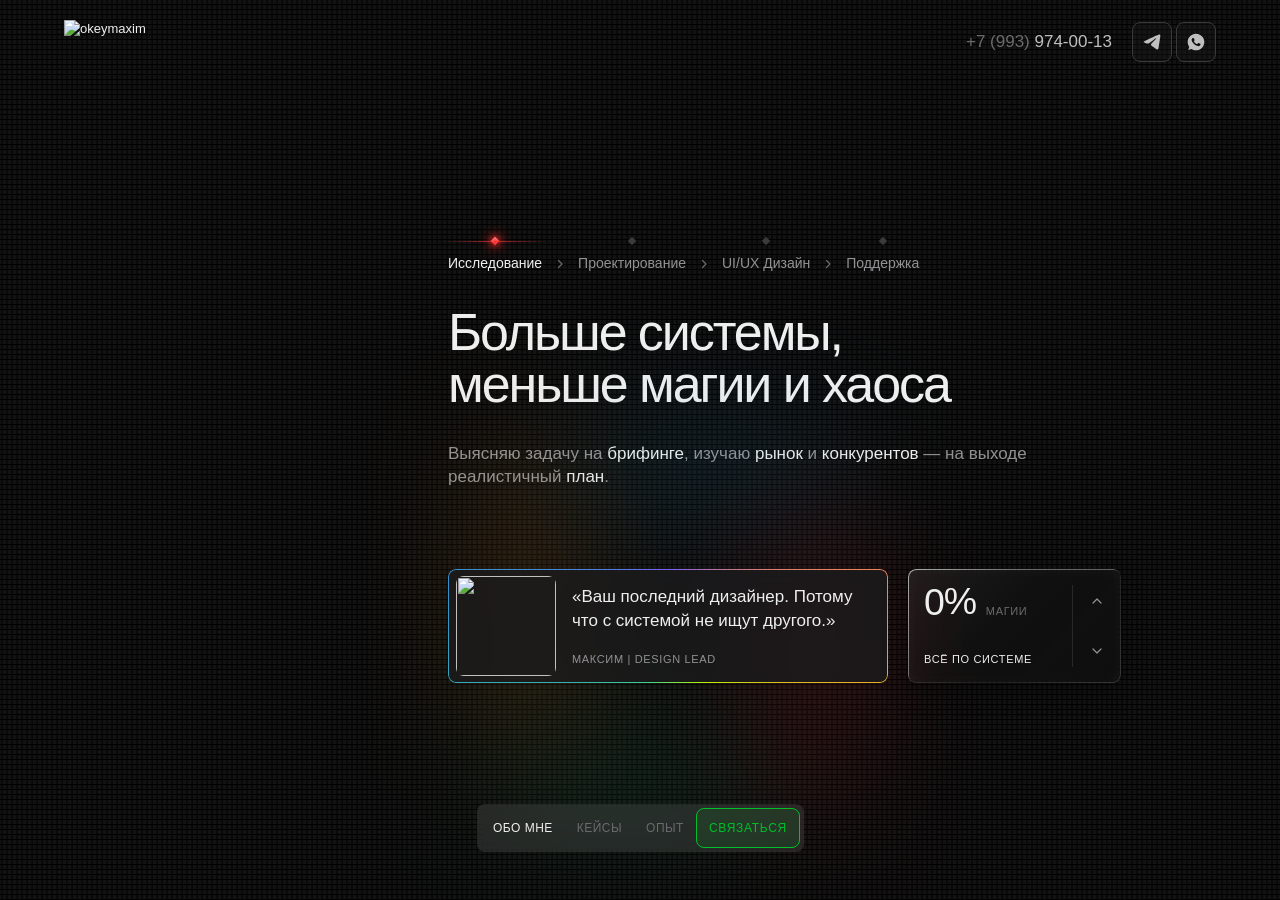
==== architecture/index.html @ 0e63d678 "1" ====
<!doctype html>
<html lang="ru">
<head>
  <meta charset="utf-8">
  <meta name="viewport" content="width=device-width, initial-scale=1">
  <meta http-equiv="Content-Security-Policy" content="default-src 'none'; script-src 'self' file:; style-src 'self' file: 'unsafe-inline'; img-src 'self' file: data:; media-src 'self' file:; base-uri 'none'; form-action 'none'">
  <title>Проектирование — Максим Березин, продуктовый дизайнер</title>
  <meta name="description" content="Структура по JTBD и поисковому спросу, порядок секций по AIDA, устройство блоков по Priority Guides и OOUX и рабочий прототип — готовое ТЗ на дизайн и разработку.">
  <link rel="icon" href="../media/media_fd54ce44decc4ceb9a39a4bb1dd9657f_okeymaxim_favicon_u5ic7iupod.png">
  <link rel="stylesheet" href="../site.css">
</head>
<body data-site-page="architecture" data-site-base="../">
  <main id="lpw"></main>
  <noscript>Для интерактивных разделов сайта нужен JavaScript.</noscript>
  <script src="../site-data.js" defer></script>
  <script src="../site.js" defer></script>
</body>
</html>
---- site.css ----
.okc-btn,.okc-tab{all:unset;box-sizing:border-box;white-space:nowrap;cursor:pointer;-webkit-tap-highlight-color:transparent;flex-shrink:0;justify-content:center;align-items:center;transition:background-color .2s,border-color .2s,box-shadow .2s,color .2s;display:inline-flex;position:relative}.okc-btn:focus-visible,.okc-tab:focus-visible{outline:1px solid var(--colors-text-neutral-secondary);outline-offset:2px}.okc-i{width:var(--controls-icon-size);height:var(--controls-icon-size);flex-shrink:0;place-items:center;display:inline-grid}.okc-i svg{width:100%;height:100%;display:block}.okc-l{line-height:1}.okc-btn{height:var(--controls-height);padding:0 var(--controls-padding);gap:var(--controls-space);border-radius:var(--controls-corner-radius);color:var(--colors-text-neutral-primary);border:1px solid #0000;overflow:hidden}.okc-b-contur{background:var(--colors-brand-light);border-color:var(--colors-brand-neutral);color:var(--colors-brand-neutral)}.okc-b-contur:hover,.okc-b-contur.is-hover{box-shadow:inset 0 0 0 1px var(--colors-brand-neutral),0 4px 16px color-mix(in srgb,var(--colors-brand-neutral) 50%,transparent)}.okc-b-secondary{background:var(--colors-opacity-dark-medium);border-color:var(--colors-bg-neutral-quaternary)}.okc-b-secondary:hover,.okc-b-secondary.is-hover{background:var(--colors-opacity-dark-hight);border-color:var(--colors-bg-inverse-quaternary)}.okc-b-link{padding:0 var(--size-universal-0);color:var(--colors-text-neutral-secondary);border:0}.okc-b-link:hover,.okc-b-link.is-hover{color:var(--colors-text-neutral-primary)}.okc-b-telegram{background:var(--colors-other-telegram);border-color:var(--colors-other-telegram)}.okc-b-telegram:hover,.okc-b-telegram.is-hover{border-color:var(--colors-opacity-light-hight);box-shadow:0 4px 16px color-mix(in srgb,var(--colors-other-telegram) 50%,transparent)}.okc-b-link2{height:auto;padding:0 var(--size-universal-0);color:var(--colors-text-other-link);border:0;overflow:visible}.okc-b-link2 .okc-l{text-underline-offset:2px;text-decoration:underline;text-decoration-thickness:1px}.okc-b-white{background:var(--colors-opacity-light-low);-webkit-backdrop-filter:blur(4px);backdrop-filter:blur(4px);border:0}.okc-b-white:hover,.okc-b-white.is-hover{background:var(--colors-opacity-light-ultra);color:var(--colors-text-inverse-primary)}.okc-split{gap:var(--size-universal-8);padding:0 var(--size-universal-8) 0 var(--size-universal-16)}.okc-sep{background:var(--colors-opacity-light-low);flex-shrink:0;align-self:stretch;width:1px}.okc-s-contur{background:var(--colors-brand-light);border-color:var(--colors-brand-neutral);color:var(--colors-brand-neutral);-webkit-backdrop-filter:blur(4px);backdrop-filter:blur(4px)}.okc-s-contur .okc-sep{background:var(--colors-brand-light)}.okc-s-contur:hover,.okc-s-contur.is-hover{box-shadow:inset 0 0 0 1px var(--colors-brand-neutral),0 4px 16px color-mix(in srgb,var(--colors-brand-neutral) 50%,transparent)}.okc-s-secondary{background:var(--colors-bg-neutral-secondary);border-color:var(--colors-bg-neutral-quaternary);-webkit-backdrop-filter:blur(4px);backdrop-filter:blur(4px)}.okc-s-secondary:hover,.okc-s-secondary.is-hover{border-color:var(--colors-bg-inverse-quaternary);box-shadow:inset 0 0 0 1px var(--colors-bg-inverse-quaternary)}.okc-s-figma{gap:var(--controls-space);padding:0 var(--size-universal-16);background:var(--colors-opacity-light-low);border-color:var(--colors-opacity-light-low);-webkit-backdrop-filter:blur(4px);backdrop-filter:blur(4px)}.okc-s-figma:hover,.okc-s-figma.is-hover{box-shadow:inset 0 0 0 1px var(--colors-opacity-light-low)}.okc-s-figma .okc-i-logo svg{width:auto;height:70%;margin:auto}.okc-tab{height:var(--controls-height);padding:0 var(--controls-padding);border-radius:var(--size-radius-sm);color:var(--colors-text-neutral-quaternary)}.okc-tab:hover,.okc-tab.is-hover,.okc-tab.on{color:var(--colors-text-neutral-primary)}.okc-nav{align-items:center;gap:var(--size-universal-0);padding:var(--size-universal-4);border-radius:var(--size-radius-md);background:var(--colors-opacity-light-low);-webkit-backdrop-filter:blur(5px);backdrop-filter:blur(5px);display:inline-flex}@supports (corner-shape:squircle){.lp,.dsc{--cs-k:2}.lp *,.lp :before,.lp :after,.dsc *,.dsc :before,.dsc :after{corner-shape:squircle}.lp :is(.lp-case-tab,.lp-case-tabs,.lp-chip,.okc-chip,.lp-mbar-btn,.lp-mbar-gl,.lp-case-ava,.lp-crad-ico,.lp-case-bars i,.lp-badge,.lp-asp-glow,.lp-case-glow,.lp-case-light,.lp-radar-glow,.lp-glow),.lp :is(.lp-case-tab,.lp-case-tabs,.lp-chip):before{corner-shape:round}}.okc-field{border-bottom:1px solid var(--colors-opacity-light-low);cursor:text;flex-direction:column;width:100%;transition:border-color .2s;display:flex}.okc-field-l{color:var(--colors-text-neutral-secondary);transition:color .2s}.okc-field-i{all:unset;box-sizing:border-box;width:100%;min-height:var(--controls-height);padding:var(--size-universal-12) 0;color:var(--colors-text-neutral-primary);text-transform:uppercase;caret-color:var(--colors-text-neutral-primary)}.okc-field-i::placeholder{color:var(--colors-text-neutral-quaternary);opacity:1}.okc-field:hover,.okc-field.is-hover,.okc-field:focus-within,.okc-field.is-active{border-color:var(--colors-opacity-light-medium)}.okc-field:focus-within .okc-field-l,.okc-field.is-active .okc-field-l,.okc-field.is-filled .okc-field-l{color:var(--colors-text-neutral-quaternary)}.okc-field:has(.okc-field-i:not(:placeholder-shown)) .okc-field-l{color:var(--colors-text-neutral-quaternary)}.okc-field.is-filled{border-color:var(--colors-opacity-light-low)}.okc-field.is-err{border-color:var(--colors-semantic-red-primary)}.okc-chip{all:unset;box-sizing:border-box;justify-content:center;align-items:center;gap:var(--controls-space);height:var(--controls-height);padding:var(--size-universal-8) var(--size-universal-12);border-radius:var(--size-radius-circle);background:var(--colors-opacity-light-medium);-webkit-backdrop-filter:blur(4px);backdrop-filter:blur(4px);color:var(--colors-text-neutral-primary);white-space:nowrap;cursor:pointer;transition:background-color .2s,color .2s,box-shadow .2s;display:inline-flex}.okc-chip:hover,.okc-chip.is-hover{background:var(--colors-opacity-light-low);box-shadow:inset 1px 1px #ffffff57,inset -1px -1px #ffffff0f}.okc-chip.on{background:var(--colors-bg-inverse-primary);color:var(--colors-text-inverse-primary);box-shadow:none}.okc-chip:focus-visible{outline:1px solid var(--colors-text-neutral-secondary);outline-offset:2px}.okc-chip.okc-chip-text,.okc-chip.okc-chip-text:hover,.okc-chip.okc-chip-text.is-hover,.okc-chip.okc-chip-text.on{box-shadow:none;padding:var(--size-universal-8) 0;background:0 0}.okc-chip.okc-chip-text{color:var(--colors-text-neutral-tetiary);transition:color .25s}.okc-chip.okc-chip-text:hover,.okc-chip.okc-chip-text.is-hover{color:var(--colors-text-neutral-secondary)}.okc-chip.okc-chip-text.on{color:var(--colors-text-neutral-primary)}.okc-chip.okc-chip-lime{position:relative}.okc-chip.okc-chip-lime:after{content:"";background:var(--colors-semantic-lime-primary);height:2px;box-shadow:0 0 8px color-mix(in srgb,var(--colors-semantic-lime-primary) 70%,transparent);border-radius:1px;transition:transform .35s cubic-bezier(.16,1,.3,1);position:absolute;bottom:0;left:0;right:0;transform:scaleX(0)}.okc-chip.okc-chip-lime.on{color:var(--colors-semantic-lime-primary)}.okc-chip.okc-chip-lime.on:after{transform:scaleX(1)}.okc-check{align-items:center;gap:var(--size-universal-8);color:var(--colors-text-neutral-secondary);cursor:pointer;transition:color .2s;display:inline-flex}.okc-check-i{opacity:0;pointer-events:none;width:1px;height:1px;position:absolute}.okc-check-b{border:1px solid var(--colors-opacity-light-medium);border-radius:var(--size-radius-sm);flex:none;width:20px;height:20px;transition:background .2s,border-color .2s;position:relative}.okc-check-b:after{content:"";border:solid var(--colors-text-inverse-primary);border-width:0 2px 2px 0;width:5px;height:10px;transition:transform .25s cubic-bezier(.34,1.56,.64,1);position:absolute;top:2px;left:6px;transform:rotate(45deg)scale(0)}.okc-check:hover,.okc-check.is-hover{color:var(--colors-text-neutral-primary)}.okc-check:hover .okc-check-b,.okc-check.is-hover .okc-check-b{border-color:var(--colors-opacity-light-hight)}.okc-check.on{color:var(--colors-text-neutral-primary)}.okc-check:has(.okc-check-i:checked){color:var(--colors-text-neutral-primary)}.okc-check.on .okc-check-b,.okc-check-i:checked+.okc-check-b{background:var(--colors-bg-inverse-primary);border-color:var(--colors-bg-inverse-primary)}.okc-check.on .okc-check-b:after,.okc-check-i:checked+.okc-check-b:after{transform:rotate(45deg)scale(1)}.okc-check.is-err .okc-check-b{border-color:var(--colors-semantic-red-primary)}.okc-check-i:focus-visible+.okc-check-b{outline:1px solid var(--colors-text-neutral-secondary);outline-offset:2px}.okc-pill{all:unset;box-sizing:border-box;height:var(--controls-height);padding:0 var(--controls-padding);border:1px solid var(--colors-opacity-light-low);border-radius:var(--size-radius-circle);color:var(--colors-text-neutral-secondary);white-space:nowrap;cursor:pointer;justify-content:center;align-items:center;gap:0;transition:background .2s,border-color .2s,color .2s,gap .2s;display:inline-flex}.okc-pill-c{width:0;height:12px;transition:width .2s;position:relative;overflow:hidden}.okc-pill-c:after{content:"";border:1.5px solid;border-width:0 1.5px 1.5px 0;width:4px;height:8px;position:absolute;top:0;left:4px;transform:rotate(45deg)}.okc-pill:hover,.okc-pill.is-hover{background:var(--colors-opacity-light-low);color:var(--colors-text-neutral-primary)}.okc-pill.on{border-color:var(--colors-opacity-light-hight);color:var(--colors-text-neutral-primary);gap:var(--size-universal-4)}.okc-pill.on .okc-pill-c{width:12px}.okc-pill:focus-visible{outline:1px solid var(--colors-text-neutral-secondary);outline-offset:2px}body:has(#markup.active) main{max-width:none;padding:0}#lpw{background:#e9eaee;grid-template-rows:48px minmax(0,1fr);height:100vh;font:13px/1.4 -apple-system,SF Pro Text,Helvetica Neue,sans-serif;display:grid}#lpw *{box-sizing:border-box}#lpw .lpv-top{align-items:center;gap:var(--size-universal-12);color:#1d1f24;background:#fff;border-bottom:1px solid #e2e4e9;padding:0 14px;display:flex}#lpw .lpv-top b{font-size:14px;font-weight:600}#lpw .lpv-crumb{color:#7b818c}#lpw .sp{flex:1}#lpw .lpv-seg{border:1px solid #e2e4e9;border-radius:6px;display:inline-flex;overflow:hidden}#lpw .lpv-seg button{color:#4a4f59;cursor:pointer;background:#fff;border:0;border-right:1px solid #eceef2;height:28px;padding:0 10px;font:500 12px inherit}#lpw .lpv-seg button:last-child{border-right:0}#lpw .lpv-seg button.on{color:#fff;background:#121214}#lpw .lpv-w{font:500 11.5px var(--mono);color:#7b818c;width:56px}#lpw .lpv-btn{color:#1d1f24;cursor:pointer;background:#fff;border:1px solid #e2e4e9;border-radius:6px;align-items:center;height:28px;padding:0 10px;font:500 12px inherit;display:inline-flex}#lpw .lpv-ovc{color:#7b818c;align-items:center;gap:6px;font-size:12px;display:flex}#lpw .lpv-ovc input{accent-color:#121214;width:80px}#lpw .lpv-stage{scrollbar-gutter:stable;padding:24px;overflow:auto}#lpw .lpv-frame{margin:0 auto;transition:width .25s;position:relative;box-shadow:0 0 0 1px #00000014,0 10px 30px #0000001f;container:lp/inline-size}#lpw .lpv-ov{pointer-events:none;mix-blend-mode:normal;z-index:20;background-position:top;background-repeat:no-repeat;background-size:100%;height:100%;position:absolute;inset:0 0 auto}.lp{background:var(--colors-bg-neutral-primary) url([data-uri]) repeat top center;color:var(--colors-text-neutral-primary);-webkit-font-smoothing:antialiased;min-height:900px;overflow:clip}.lp *{box-sizing:border-box;margin:0}:where(.lp) button{font:inherit;color:inherit;cursor:pointer;background:0 0;border:0;padding:0}:where(.lp) a{color:inherit;text-decoration:none}.lp .lp-in{width:100%;max-width:1280px;margin:0 auto}.lp .lp-hl{color:var(--colors-text-neutral-primary)}.lp .lp-empty{background:var(--colors-bg-neutral-tetiary);place-items:center;display:grid}.lp .lp-ph{font:500 10px var(--mono);letter-spacing:.06em;text-transform:uppercase;color:var(--colors-text-neutral-quaternary)}.lp img,.lp video{object-fit:cover;width:100%;height:100%;display:block}.lp :is(.lp-case-ava,.lp-cta-ava) .lp-ph{display:none}.lp .lp-ctl{justify-content:center;align-items:center;gap:var(--controls-space);height:var(--controls-height);width:var(--controls-height);border-radius:var(--controls-corner-radius);transition:background .2s,border-color .2s;display:inline-flex}.lp .lp-ctl svg{width:var(--controls-icon-size);height:var(--controls-icon-size)}.lp .lp-header{padding:0 var(--size-block-width-padding-md)}.lp .lp-header-in{padding:var(--size-universal-20) 0;justify-content:space-between;align-items:center;display:flex}.lp .lp-logo{width:133px;height:44px;display:block;position:relative}.lp .lp-logo img{object-fit:contain;object-position:left center}.lp .lp-logo-txt{font:400 var(--typographics-size-label)/1.2 "Jersey 25","Arial Black",sans-serif;color:var(--colors-text-neutral-primary);-webkit-text-stroke:.5px #0009;letter-spacing:.01em;position:absolute;top:15px;left:0}.lp .lp-badge{align-items:flex-end;gap:var(--size-universal-2);font:400 var(--typographics-size-body-sm)/1.2 "Jersey 25","Arial Black",sans-serif;color:var(--colors-text-neutral-primary);white-space:nowrap;display:inline-flex}.lp .lp-badge svg{width:16px;height:16px}.lp .lp-badge b{color:var(--colors-semantic-lime-primary);font-weight:400}.lp .lp-logo .lp-badge{transform-origin:0 100%;position:absolute;top:-12px;right:-31px;transform:rotate(-15deg)}.lp .lp-badge-m{display:none}.lp .lp-actions{align-items:center;gap:var(--size-universal-20);display:flex}.lp .lp-phone{color:var(--colors-text-neutral-secondary);white-space:nowrap}.lp .lp-phone .q{color:var(--colors-text-neutral-quaternary)}.lp .lp-msgs{gap:var(--size-universal-4);display:flex}.lp .lp-msg{background:var(--colors-opacity-dark-medium);border:1px solid var(--colors-bg-neutral-quaternary);color:var(--colors-text-neutral-secondary);padding:0}.lp .lp-msg svg{flex-shrink:0;width:20px;height:20px}.lp .lp-msg:hover{border-color:var(--colors-text-neutral-quaternary);background:var(--colors-bg-neutral-secondary);color:var(--colors-text-neutral-primary)}.lp .lp-hero{min-height:max(640px,calc(var(--lp-vh,100svh) - var(--lp-hdr,84px)));padding:0 var(--size-block-width-general-margin) var(--size-block-width-padding-md);flex-direction:column;display:flex}.lp .lp-hero-in{align-items:center;gap:var(--size-block-width-spacing-md);flex:1;min-height:0;display:flex}.lp .lp-hero-box{flex:none;align-self:stretch;width:320px}.lp .lp-hero-content{gap:var(--size-block-width-spacing-lg);flex-direction:column;flex:1;min-width:0;max-width:680px;display:flex}.lp .lp-hero-top{gap:var(--size-block-width-spacing-sm);flex-direction:column;display:flex}.lp .lp-stages{align-items:flex-end;gap:var(--size-universal-12);flex-wrap:wrap;display:flex}.lp .lp-arrow{width:12px;height:12px;margin-bottom:calc((var(--typographics-size-body-sm) * 1.4 - var(--size-universal-12)) / 2);color:var(--colors-text-neutral-quaternary);display:inline-flex}.lp .lp-arrow svg{width:12px;height:12px}.lp .lp-stage{align-items:center;gap:var(--size-universal-8);color:var(--colors-text-neutral-tetiary);flex-direction:column;transition:color .3s;display:inline-flex}.lp .lp-stage:hover{color:var(--colors-text-neutral-secondary)}.lp .lp-stage.on{color:var(--colors-text-neutral-primary)}.lp .lp-stage-t{white-space:nowrap}.lp .lp-mark{background:0 0;border:0;justify-content:center;align-items:center;width:100%;height:9px;padding:0;display:flex;position:relative}.lp .lp-mark i{border:0;border-radius:0;margin:0;padding:0;font-style:normal;display:block}.lp .lp-mark .lp-ml,.lp .lp-mark .lp-mr{opacity:0;width:calc(50% + 6px);height:1px;transition:opacity .35s;position:absolute;top:50%}.lp .lp-mark .lp-ml{background:linear-gradient(270deg,#ff2d2db3,#ff2d2d00);right:50%}.lp .lp-mark .lp-mr{background:linear-gradient(90deg,#ff2d2db3,#ff2d2d00);left:50%}.lp .lp-mark .lp-md{background:var(--colors-bg-neutral-quaternary);flex:none;width:6px;height:6px;transition:background .35s,box-shadow .35s;position:relative;transform:rotate(45deg)}.lp .lp-stage.on .lp-mark .lp-ml,.lp .lp-stage.on .lp-mark .lp-mr{opacity:1}.lp .lp-stage.on .lp-mark .lp-md{background:linear-gradient(135deg,var(--colors-opacity-light-medium),transparent 70%),var(--colors-brand-contrast-neutral);box-shadow:inset 0 0 0 1px var(--colors-opacity-light-low),0 0 6px 1px #ff2d2dcc,0 0 14px 4px #ff2d2d59}.lp .lp-h1{color:var(--colors-text-neutral-primary);overflow-wrap:break-word;text-wrap:balance;max-width:100%}.lp .lp-sub{color:var(--colors-text-neutral-tetiary);max-width:100%;min-height:2.8em}.lp .lp-h1.in,.lp .lp-sub.in{animation:.5s both lpIn}.lp .lp-sub.in{animation-delay:60ms}@keyframes lpIn{0%{opacity:0;filter:blur(4px);transform:translateY(8px)}to{opacity:1;filter:none;transform:none}}.lp .lp-hero-row{align-items:flex-start;gap:var(--size-universal-20);height:114px;min-height:98.25px;display:flex}.lp .lp-qwrap{isolation:isolate;flex:1;max-width:440px;height:100%;position:relative}.lp .lp-glow{z-index:-1;aspect-ratio:1;object-fit:contain;pointer-events:none;opacity:.55;filter:blur(8px);width:150%;max-width:none;height:auto;position:absolute;top:50%;left:50%;transform:translate(-50%,-50%)}.lp .lp-quote{align-items:center;gap:var(--size-universal-16);height:100%;padding:var(--size-universal-8) var(--size-universal-16) var(--size-universal-8) var(--size-universal-8);border-radius:var(--size-radius-md);background:var(--colors-opacity-dark-hight);-webkit-backdrop-filter:blur(4px);backdrop-filter:blur(4px);display:flex;position:relative}.lp .lp-quote:before{content:"";border-radius:inherit;pointer-events:none;background:conic-gradient(from calc(200deg + var(--lp-spin-a)) at 50% 50%,#3fd28a,#3392ce 22%,#7a5cff 45%,#ff8a3d 68%,#b7f200 85%,#3fd28a);animation:lp-spin var(--spin,10s) linear infinite;-webkit-mask-composite:xor;padding:1px;position:absolute;inset:0;-webkit-mask:linear-gradient(#000 0 0) content-box,linear-gradient(#000 0 0);-webkit-mask-composite:xor,source-over;mask:linear-gradient(#000 0 0) content-box exclude,linear-gradient(#000 0 0)}.lp .lp-photo{border-radius:var(--size-radius-md);flex:none;width:100px;height:100px;position:relative;overflow:hidden}.lp .lp-quote figcaption{min-width:0;height:100%;padding:var(--size-universal-8) 0;flex-direction:column;flex:1;justify-content:space-between;display:flex}.lp .lp-auth{color:var(--colors-text-neutral-tetiary)}.lp .lp-auth br.m{display:none}.lp .lp-zero{gap:var(--size-universal-8);height:100%;padding:var(--size-universal-16) var(--size-universal-8) var(--size-universal-16) var(--size-universal-16);border-radius:var(--size-radius-md);flex:none;display:flex;overflow:hidden}.lp .lp-glass{isolation:isolate;-webkit-backdrop-filter:blur(4px)saturate(154%)brightness(1.06);backdrop-filter:blur(4px)saturate(154%)brightness(1.06);background:linear-gradient(135deg,#ffffff17 0%,#ffffff08 45%,#ffffff03 100%),#19191966;position:relative;box-shadow:inset 1px 1px #ffffff57,inset -1px -1px #ffffff0f,inset 0 0 18px #ffffff0a,0 8px 24px #00000040}.lp .lp-glass:before{content:"";z-index:-1;border-radius:inherit;pointer-events:none;-webkit-mask-composite:xor;opacity:.55;background:linear-gradient(135deg,#fffc,#ffffff1a 35%,#fff0 60%,#fff3);padding:1px;position:absolute;inset:0;-webkit-mask:linear-gradient(#000 0 0) content-box,linear-gradient(#000 0 0);-webkit-mask-composite:xor,source-over;mask:linear-gradient(#000 0 0) content-box exclude,linear-gradient(#000 0 0)}.lp .lp-zero-t{flex-direction:column;justify-content:space-between;width:140px;display:flex}.lp .lp-zero-top{white-space:nowrap;align-items:flex-end;gap:10px;display:flex}.lp .lp-zero-n{font:300 37.5px/33.75px var(--typographics-family),-apple-system,sans-serif;letter-spacing:-1.2px;color:var(--colors-text-neutral-primary)}.lp .lp-zero .q{color:var(--colors-text-neutral-quaternary)}.lp .lp-div{background:var(--colors-opacity-light-low);align-self:stretch;width:1px}.lp .lp-zero-btns{flex-direction:column;justify-content:space-between;display:flex}.lp .lp-ib{width:32px;height:32px;color:var(--colors-text-neutral-tetiary);padding:0}.lp .lp-ib svg{width:16px;height:16px}.lp .lp-ib:hover{background:var(--colors-opacity-light-low);color:var(--colors-text-neutral-primary)}.lp .lp-logo .lp-logo-m{display:none}.lp .lp-logo.has-img .lp-logo-d{position:static}.lp .lp-navdock{z-index:40;pointer-events:none;justify-content:center;align-items:flex-end;height:0;display:flex;position:sticky;bottom:48px}.lp .lp-navdock .okc-nav{pointer-events:auto;will-change:transform;transition:opacity .3s,transform .4s cubic-bezier(.16,1,.3,1);transform:translateZ(0)}.lp.is-foot .lp-navdock .okc-nav{opacity:0;pointer-events:none;transform:translateY(24px)}@container lp (width<=1279px){.lp .lp-hero-box{display:none}}@container lp (width<=767px){.lp .lp-header{z-index:10;height:100px;padding:0 var(--size-block-width-general-margin);background:linear-gradient(to bottom,var(--colors-bg-neutral-primary),#12121400);position:sticky;top:0}.lp .lp-header-in{padding:var(--size-universal-24) 0 var(--size-universal-32)}.lp .lp-actions{display:none}.lp .lp-logo{width:auto;height:auto;padding:var(--size-universal-4) var(--size-universal-20);border-radius:var(--size-radius-circle);background:var(--colors-opacity-light-low);-webkit-backdrop-filter:blur(4px);backdrop-filter:blur(4px)}.lp .lp-logo img{width:auto;height:29px}.lp .lp-logo-txt{font-size:24px;position:static}.lp .lp-logo .lp-badge{display:none}.lp .lp-badge-m{display:inline-flex}.lp .lp-hero{min-height:0;padding:var(--size-block-width-padding-md) var(--size-block-width-general-margin)}.lp .lp-hero-in{gap:var(--size-block-width-spacing-md)}.lp .lp-hero-content{gap:var(--size-block-width-spacing-lg)}.lp .lp-hero-top{display:none}.lp .lp-hero-row{gap:var(--size-universal-20);height:auto}.lp .lp-quote{padding:var(--size-universal-16);align-items:flex-start;max-width:none;height:auto}.lp .lp-qwrap{max-width:none;height:auto}.lp .lp-photo{width:112px;height:112px}.lp .lp-quote figcaption{justify-content:flex-start;gap:var(--size-universal-8);height:auto;padding:0}.lp .lp-auth br.m{display:inline}.lp .lp-zero{display:none}.lp .lp-logo.has-m{-webkit-backdrop-filter:none;backdrop-filter:none;background:0 0;border-radius:0;padding:0}.lp .lp-logo.has-m .lp-logo-d{display:none}.lp .lp-logo.has-m .lp-logo-m{width:auto;height:37px;display:block}.lp .lp-navdock{display:none}}.lp .lp-career{padding:var(--size-block-width-padding-md) var(--size-block-width-general-margin)}.lp .lp-career-in{gap:var(--size-block-width-spacing-sm);grid-template-columns:minmax(0,2fr) minmax(0,5fr);display:grid}.lp .lp-cmap-in{top:var(--size-universal-24);align-items:center;gap:var(--size-universal-16);flex-direction:column;display:flex;position:sticky}.lp .lp-map{width:100%;height:auto;display:block;overflow:visible}.lp .lp-map-dots{fill:none;stroke:var(--colors-bg-neutral-quaternary);stroke-width:1.87px;stroke-linecap:round}.lp .lp-ring{fill:none;stroke:var(--colors-brand-neutral);stroke-width:.8px}.lp .lp-ring-g{fill:var(--colors-brand-neutral);opacity:.45}.lp .lp-cmap p{text-align:center;max-width:240px;color:var(--colors-bg-neutral-quaternary)}.lp .lp-cbody{gap:var(--size-block-width-spacing-md);flex-direction:column;min-width:0;display:flex}.lp .lp-ch{color:var(--colors-text-neutral-primary)}.lp .lp-ch-q{color:var(--colors-text-neutral-quaternary)}.lp .lp-aspects{gap:var(--size-block-width-spacing-sm);grid-template-columns:repeat(4,minmax(0,1fr));display:grid}.lp .lp-asp{border-radius:var(--size-radius-md);flex-direction:column;display:flex;position:relative}.lp .lp-asp-glow{background:var(--glow);filter:blur(60px);opacity:.35;pointer-events:none;border-radius:50%;width:160px;height:160px;position:absolute;top:0;left:50%;transform:translate(-50%)}.lp .lp-asp-img{aspect-ratio:285.33/159;padding:var(--size-universal-4);border-radius:var(--size-radius-lg);display:flex;overflow:hidden}.lp .lp-asp-media{border-radius:var(--size-radius-lg);flex:1;place-items:center;display:grid;overflow:hidden}.lp .lp-asp-n{top:var(--size-universal-4);background:var(--colors-opacity-light-low);border-radius:0 0 var(--size-radius-md) var(--size-radius-md);width:24px;height:24px;color:var(--colors-text-neutral-primary);place-items:center;display:grid;position:absolute;left:50%;transform:translate(-50%)}.lp .lp-chip{height:24px;padding:0 var(--size-universal-12);background:var(--colors-brand-contrast-neutral);color:var(--colors-text-neutral-primary);white-space:nowrap;border-radius:32px;align-items:center;display:inline-flex;position:absolute;top:50%;left:50%;transform:translate(-50%,-50%)}.lp .lp-asp-t{gap:var(--size-universal-8);padding:var(--size-universal-16) 0;flex-direction:column;display:flex;position:relative}.lp .lp-asp-t h3{color:var(--colors-text-neutral-primary)}.lp .lp-asp-t p{color:var(--colors-text-neutral-tetiary)}.lp .lp-skills{align-items:center;gap:var(--size-block-width-spacing-md);padding:var(--size-block-width-spacing-sm) 0;display:flex;position:relative}.lp .lp-skills:before,.lp .lp-skills:after{content:"";background:linear-gradient(to left,var(--colors-bg-neutral-tetiary),transparent);pointer-events:none;height:1px;position:absolute;left:0;right:0}.lp .lp-skills:before{top:0}.lp .lp-skills:after{bottom:0}.lp .lp-radar{aspect-ratio:328/222;--sel-a:0deg;flex-shrink:0;width:328px;transition:--sel-a .6s cubic-bezier(.3,.7,.2,1);position:relative}.lp .lp-radar>*{width:100%;height:100%;position:absolute;inset:0}.lp .lp-radar-glow{inset:auto;left:var(--cx);top:var(--cy);opacity:.2;filter:blur(40px);background:conic-gradient(#8b5cf6,#ff4d3d,#ff9f1c,#22e39a,#22c55e,#22d3ee,#3b82f6,#8b5cf6);border-radius:50%;width:200px;height:200px;transform:translate(-50%,-50%)}.lp .lp-radar-grid polygon,.lp .lp-radar-grid line{fill:none;stroke:var(--colors-opacity-light-low);stroke-width:1px}.lp .lp-radar-fill{background:conic-gradient(from 0deg at var(--cx) var(--cy),#9b5cff,#ff4d3d 22%,#ff9f1c 34%,#2ee6a6 50%,#22c55e 58%,#22d3ee 70%,#3b82f6 82%,#9b5cff);pointer-events:none}.lp .lp-radar-area{opacity:.24;transition:opacity .45s}.lp .lp-radar-line{transition:opacity .45s}@property --sel-a{syntax:"<angle>";inherits:true;initial-value:0deg}.lp .lp-radar-sel{pointer-events:none;opacity:0;background:conic-gradient(from calc(var(--sel-a) - 180deg) at var(--cx) var(--cy),var(--colors-text-neutral-quaternary) 0deg,var(--colors-text-neutral-quaternary) 105deg,var(--colors-semantic-lime-primary) 165deg,var(--colors-semantic-lime-primary) 195deg,var(--colors-text-neutral-quaternary) 255deg,var(--colors-text-neutral-quaternary) 360deg);transition:opacity .45s}.lp .lp-radar.has-on .lp-radar-area,.lp .lp-radar.has-on .lp-radar-line{opacity:0}.lp .lp-radar.has-on .lp-radar-sarea{opacity:.3}.lp .lp-radar.has-on .lp-radar-sline{opacity:1}.lp .lp-radar-lbl{overflow:visible}.lp .lp-radar-lbl text{fill:var(--colors-text-neutral-primary);cursor:pointer;transition:fill .3s}.lp .lp-radar.has-on .lp-radar-lbl text{fill:var(--colors-text-neutral-quaternary)}.lp .lp-radar.has-on .lp-radar-lbl text.on{fill:var(--colors-semantic-lime-primary);filter:url(#lp-lbl-glow)}.lp .lp-skills-t.lp-swap{animation:.35s lp-swap}@keyframes lp-swap{0%{opacity:0;transform:translateY(6px)}to{opacity:1;transform:none}}.lp .lp-skills-t{gap:var(--size-universal-16);flex-direction:column;flex:1;min-width:0;display:flex}.lp .lp-skills-t h3{color:var(--colors-text-neutral-primary)}.lp .lp-skills-t p{color:var(--colors-text-neutral-tetiary)}.lp .lp-skills-b{gap:var(--size-universal-16);flex-direction:column;display:flex}.lp .lp-skills-b .lp-ib{background:var(--colors-opacity-dark-medium);border:1px solid var(--colors-bg-neutral-quaternary);color:var(--colors-text-neutral-primary)}.lp .lp-skills-b .lp-ib:hover{background:var(--colors-opacity-dark-hight);border-color:var(--colors-bg-inverse-quaternary)}.lp .lp-inds{gap:var(--size-block-width-spacing-sm);flex-direction:column;display:flex}.lp .lp-inds h3{color:var(--colors-text-neutral-primary)}.lp .lp-bento{gap:var(--size-universal-8);height:520px;padding:var(--size-universal-8);border-radius:var(--size-radius-lg);grid-template-rows:repeat(9,minmax(0,1fr));grid-template-columns:repeat(9,minmax(0,1fr));display:grid}.lp .lp-bento.lp-glass{-webkit-backdrop-filter:blur(8px);backdrop-filter:blur(8px);background:0 0;box-shadow:inset 1px 1px #ffffff57,inset -1px -1px #ffffff0f}.lp .lp-tile{justify-content:center;align-items:center;gap:var(--size-universal-4);border:1px solid var(--colors-bg-neutral-tetiary);border-radius:var(--size-radius-lg);color:var(--c);white-space:nowrap;flex-direction:column;transition:border-color .25s;display:flex;position:relative;overflow:hidden;container-type:size}.lp .lp-tile:before{content:"";opacity:.5;background:radial-gradient(circle,var(--c) .9px,transparent 1.4px) 0 0/6px 6px;width:min(204px,90cqmin);height:min(204px,90cqmin);transition:opacity .25s,transform .4s;position:absolute;top:50%;left:50%;transform:translate(-50%,-50%);-webkit-mask:radial-gradient(closest-side,#000 0%,#0006 45%,#0000 100%);mask:radial-gradient(closest-side,#000 0%,#0006 45%,#0000 100%)}.lp .lp-tile:hover{border-color:var(--colors-bg-neutral-quaternary)}.lp .lp-tile:hover:before{opacity:.8;transform:translate(-50%,-50%)scale(1.08)}.lp .lp-tile>span{position:relative}.lp .lp-tile-y{color:var(--colors-text-neutral-tetiary)}.lp .lp-stmt{color:var(--colors-text-neutral-secondary);position:relative}.lp .lp-stmt-a{color:var(--colors-brand-contrast-neutral)}.lp .lp-stmt-q{width:48px;height:48px;color:var(--colors-bg-neutral-quaternary);position:absolute;top:-11px;right:calc(100% + 37px)}.lp .lp-stmt-q svg{fill:currentColor;width:100%;height:100%}@container lp (width<=1279px){.lp .lp-career-in{grid-template-columns:minmax(0,1fr)}.lp .lp-cmap{display:none}.lp .lp-aspects{grid-template-columns:repeat(2,minmax(0,1fr))}.lp .lp-stmt{padding-left:64px}.lp .lp-stmt-q{left:0;right:auto}}@container lp (width<=767px){.lp .lp-career{padding:var(--size-universal-20) var(--size-block-width-general-margin)}.lp .lp-cbody{gap:var(--size-block-width-spacing-sm)}.lp .lp-aspects{gap:var(--size-universal-24);grid-template-columns:minmax(0,1fr)}.lp .lp-asp{gap:var(--size-universal-20);flex-direction:row;align-items:flex-start}.lp .lp-asp-glow{filter:blur(45px);width:120px;height:120px;top:-26px;left:0;transform:none}.lp .lp-asp-img{aspect-ratio:auto;flex-shrink:0;width:100px;height:56px}.lp .lp-asp-t{gap:var(--size-universal-4);padding:var(--size-universal-4) 0;flex:1}.lp .lp-skills{align-items:stretch;gap:var(--size-block-width-spacing-lg);padding:var(--size-block-width-spacing-lg) 0;flex-direction:column-reverse}.lp .lp-radar{width:100%}.lp .lp-skills-b,.lp .lp-inds,.lp .lp-stmt{display:none}}.lp .lp-cases{padding:var(--size-block-width-padding-md) var(--size-block-width-general-margin)}.lp .lp-cases>.lp-in{gap:var(--size-block-width-spacing-md);flex-direction:column;display:flex}.lp .lp-cases-h{gap:var(--size-block-width-spacing-md);display:grid}.lp .lp-cases-h h2{color:var(--colors-text-neutral-primary)}.lp .lp-cases-list{gap:var(--size-block-width-spacing-sm);flex-direction:column;display:flex}.lp .lp-cases-list+.lp-cases-more{margin-top:calc(var(--size-block-width-spacing-sm) - var(--size-block-width-spacing-md))}.lp .lp-cases-more{width:100%;height:52px;padding:0 var(--size-universal-24);background:var(--colors-opacity-dark-medium);border-color:var(--colors-bg-neutral-quaternary)}.lp .lp-cases-more:hover{background:var(--colors-opacity-dark-hight);border-color:var(--colors-bg-inverse-quaternary)}.lp .lp-in-anim{animation:.5s both lp-case-in}@keyframes lp-case-in{0%{opacity:0;transform:translateY(16px)}to{opacity:1;transform:none}}.lp .lp-case{gap:var(--size-block-width-spacing-sm);grid-template-columns:minmax(0,.4fr) minmax(0,1fr);grid-template-areas:"card media";display:grid}.lp .lp-case[hidden]{display:none}.lp .lp-case-card{justify-content:space-between;gap:var(--size-universal-24);padding:var(--size-universal-24);border-radius:var(--size-radius-lg);background:linear-gradient(to bottom,var(--colors-bg-neutral-secondary),var(--colors-bg-neutral-primary));flex-direction:column;grid-area:card;display:flex;position:relative;overflow:hidden}.lp .lp-case-glow{background:var(--glow);filter:blur(80px);opacity:.4;pointer-events:none;border-radius:50%;width:240px;height:240px;position:absolute;bottom:-120px;left:50%;transform:translate(-50%)}.lp .lp-case-body{gap:var(--size-universal-20);flex-direction:column;min-height:0;display:flex;position:relative}.lp .lp-case-h{justify-content:space-between;align-items:center;gap:var(--size-universal-12);display:flex}.lp .lp-case-h h3{color:var(--colors-text-neutral-primary)}.lp .lp-case-link .okc-l{font-size:12px}.lp .lp-case-sep{background:var(--colors-opacity-light-low);height:1px;display:block}.lp .lp-case-txt{gap:var(--size-universal-12);flex-direction:column;display:flex}.lp .lp-case-txt>p{color:var(--colors-text-neutral-primary)}.lp .lp-case-works{gap:var(--size-universal-4);flex-direction:column;padding:0;list-style:none;display:flex}.lp .lp-case-works li{padding-left:var(--size-universal-16);color:var(--colors-text-neutral-primary);position:relative}.lp .lp-case-works li:before{content:"";background:var(--colors-bg-neutral-quaternary);width:5px;height:5px;transition:background .3s,box-shadow .3s;position:absolute;top:.62em;left:2px;transform:rotate(45deg)}.lp .lp-case:hover .lp-case-works li:before{background:var(--colors-semantic-lime-primary);box-shadow:0 0 6px color-mix(in srgb,var(--colors-semantic-lime-primary) 60%,transparent)}.lp .lp-case-foot{gap:var(--size-block-width-spacing-sm);padding-top:var(--size-universal-12);flex-direction:column;display:flex;position:relative}.lp .lp-case-act{gap:var(--size-universal-12);display:flex}.lp .lp-case-act:not(:has(.lp-case-fig)){display:none}.lp .lp-case-fig{flex:1;justify-content:center;height:40px}.lp .lp-case-fig .okc-l{text-align:left;flex:1}.lp .lp-case-fig .lp-ext{width:20px;height:20px}.lp .lp-case-more{gap:var(--controls-space);background:var(--colors-opacity-light-low);-webkit-backdrop-filter:blur(4px);backdrop-filter:blur(4px);flex:1;height:40px;display:none}.lp .lp-case-more .okc-i svg{width:16px;height:16px}.lp .lp-crad{aspect-ratio:308/170;width:100%;position:relative}.lp .lp-crad svg{width:100%;height:100%;display:block;overflow:visible}.lp .lp-crad-grid polygon,.lp .lp-crad-grid line{fill:none;stroke:var(--colors-opacity-light-low)}.lp .lp-crad-me{stroke:var(--glow);stroke-width:1.5px;stroke-linejoin:round}.lp .lp-crad-fc{stop-color:var(--glow)}.lp .lp-crad-tc{stop-color:var(--colors-text-neutral-tetiary)}.lp .lp-crad-sc{stop-color:var(--colors-bg-neutral-quaternary)}.lp .lp-crad-me-blur{fill:color-mix(in srgb,var(--glow) 55%,transparent);stroke:var(--glow);stroke-width:3px}.lp .lp-crad-dot{fill:var(--colors-text-neutral-primary)}.lp .lp-crad-proj{fill:none;stroke:var(--colors-text-neutral-tetiary);stroke-width:1px;stroke-dasharray:3 3}.lp .lp-crad-ico{left:50%;top:var(--cy,54.1%);border-radius:50%;place-items:center;width:28px;height:28px;display:grid;position:absolute;overflow:hidden;transform:translate(-50%,-50%)}.lp .lp-crad-ico:empty{background:var(--colors-text-neutral-primary);width:4px;height:4px;box-shadow:0 0 6px var(--colors-text-neutral-primary)}.lp .lp-crad-ico img{object-fit:contain}.lp .lp-case-media{aspect-ratio:896/672;border-radius:var(--size-radius-lg);grid-area:media;display:flex;position:relative;overflow:hidden}.lp .lp-case-img{border-radius:var(--size-radius-md);cursor:pointer;flex:1;display:flex;overflow:hidden}.lp .lp-case-shot{flex:1;place-items:center;display:grid}.lp .lp-case-shot.in-r{animation:.5s cubic-bezier(.2,.8,.2,1) lp-shot-r}.lp .lp-case-shot.in-l{animation:.5s cubic-bezier(.2,.8,.2,1) lp-shot-l}@keyframes lp-shot-r{0%{opacity:0;transform:translate(18%)}to{opacity:1;transform:none}}@keyframes lp-shot-l{0%{opacity:0;transform:translate(-18%)}to{opacity:1;transform:none}}.lp .lp-case-tabs{top:var(--size-universal-20);left:var(--size-universal-20);gap:var(--size-universal-4);padding:var(--size-universal-4);background:var(--colors-opacity-dark-hight);scrollbar-width:none;opacity:0;z-index:2;border-radius:24px;max-width:calc(100% - 40px);transition:opacity .25s,transform .25s;display:flex;position:absolute;overflow-x:auto;transform:translateY(-8px)}.lp .lp-case-tabs::-webkit-scrollbar{display:none}.lp .lp-case-tab{height:32px;padding:0 var(--size-universal-12);white-space:nowrap;cursor:pointer;background:var(--colors-opacity-light-medium);-webkit-backdrop-filter:blur(4px);backdrop-filter:blur(4px);color:var(--colors-text-neutral-primary);border-radius:999px;flex-shrink:0;transition:background .2s,color .2s}.lp .lp-case-tab:hover{background:color-mix(in srgb,var(--colors-text-neutral-primary) 22%,transparent)}.lp .lp-case-tab.on{background:var(--colors-bg-inverse-primary);color:var(--colors-text-inverse-primary)}.lp .lp-case-light{background:var(--glow);filter:blur(80px);opacity:0;pointer-events:none;border-radius:50%;width:440px;height:400px;transition:opacity .5s,transform .6s cubic-bezier(.2,.8,.2,1);position:absolute;bottom:-200px;right:-180px;transform:translateY(60px)}.lp .lp-case-msg{right:var(--size-universal-20);bottom:var(--size-universal-20);opacity:0;z-index:2;align-items:flex-end;gap:10px;max-width:min(270px,45%);transition:opacity .4s,transform .6s cubic-bezier(.2,.8,.2,1);display:flex;position:absolute;transform:translateY(calc(100% + 40px))}.lp .lp-case-msg.is-empty{display:none}.lp .lp-case-note{padding:var(--size-universal-8) var(--size-universal-12);border:1px solid var(--colors-opacity-light-low);border-radius:var(--size-radius-md) var(--size-radius-md) 0 var(--size-radius-md);background:var(--colors-opacity-dark-ultra);-webkit-backdrop-filter:blur(8px);backdrop-filter:blur(8px);color:var(--colors-text-neutral-primary);box-shadow:0 8px 24px #00000059}.lp .lp-case-ava{border-radius:999px;flex-shrink:0;width:20px;height:20px;display:grid;overflow:hidden}.lp .lp-case-media:hover .lp-case-tabs,.lp .lp-case-media:focus-within .lp-case-tabs{opacity:1;transform:none}.lp .lp-case-media:hover .lp-case-light{opacity:.4;transform:none}.lp .lp-case-media.is-sent .lp-case-msg{opacity:1;transition:opacity .3s,transform .45s cubic-bezier(.2,1.3,.4,1);transform:none}.lp .lp-case-bars{display:none}@container lp (width<=1279px){.lp .lp-case{gap:var(--size-universal-2);padding:var(--size-universal-4);border:1px solid var(--colors-opacity-light-low);border-radius:var(--size-radius-lg);background:var(--colors-bg-neutral-primary);grid-template-columns:minmax(0,1fr);grid-template-areas:"media""bars""card"}.lp .lp-case-media{border-radius:var(--size-radius-md)}.lp .lp-case-tabs,.lp .lp-case-light,.lp .lp-case-msg,.lp .lp-case-dots{display:none}.lp .lp-case-bars{gap:var(--size-universal-4);padding:var(--size-universal-4);grid-area:bars;display:flex}.lp .lp-case-bars i{border-radius:var(--size-radius-lg);background:var(--colors-opacity-light-low);cursor:pointer;flex:1;height:6px;transition:background .2s}.lp .lp-case-bars i.on{background:var(--colors-opacity-light-ultra)}.lp .lp-case-card{border-radius:var(--size-radius-md);padding:var(--size-universal-12);gap:var(--size-universal-12)}.lp .lp-case-body{gap:var(--size-universal-8)}.lp .lp-case-sep,.lp .lp-case-works{display:none}.lp .lp-case-foot{gap:var(--size-block-width-spacing-sm)}.lp .lp-crad{display:none}.lp .lp-case.is-open .lp-crad{display:block}.lp .lp-case.is-open .lp-case-works{display:flex}.lp .lp-case-more{display:inline-flex}.lp .lp-case-act:not(:has(.lp-case-fig)){display:flex}.lp .lp-case-fig .okc-sep,.lp .lp-case-fig .lp-ext{display:none}.lp .lp-case-fig .okc-l{flex:none}}@container lp (width<=767px){.lp .lp-cases{padding:var(--size-universal-20) var(--size-block-width-general-margin)}.lp .lp-cases>.lp-in{gap:var(--size-block-width-spacing-sm)}.lp .lp-crad{max-width:328px;margin:0 auto}}@property --lp-spin-a{syntax:"<angle>";inherits:false;initial-value:0deg}@keyframes lp-spin{to{--lp-spin-a:360deg}}@media (prefers-reduced-motion:reduce){.lp .lp-quote:before{animation:none}}.lp .lp-case-dots{right:var(--size-universal-20);bottom:var(--size-universal-20);opacity:0;transform-origin:100% 100%;z-index:3;pointer-events:none;align-items:flex-end;gap:10px;transition:opacity .25s,transform .3s cubic-bezier(.2,1.3,.4,1);display:flex;position:absolute;transform:translateY(12px)scale(.92)}.lp .lp-case-bub{gap:var(--size-universal-4);height:36px;padding:0 var(--size-universal-12);border:1px solid var(--colors-opacity-light-low);border-radius:var(--size-radius-md) var(--size-radius-md) 0 var(--size-radius-md);background:var(--colors-opacity-dark-ultra);-webkit-backdrop-filter:blur(8px);backdrop-filter:blur(8px);align-items:center;display:inline-flex;box-shadow:0 8px 24px #00000059}.lp .lp-case-bub i{background:var(--colors-text-neutral-secondary);border-radius:50%;width:5px;height:5px;animation:1s ease-in-out infinite lp-dot}.lp .lp-case-bub i:nth-child(2){animation-delay:.15s}.lp .lp-case-bub i:nth-child(3){animation-delay:.3s}@keyframes lp-dot{0%,60%,to{opacity:.35;transform:none}30%{opacity:1;transform:translateY(-3px)}}.lp .lp-case-media.is-typing .lp-case-dots{opacity:1;transform:none}.lp .lp-exp{padding:var(--size-block-width-padding-md) var(--size-universal-16);border-bottom:1px solid var(--colors-bg-neutral-tetiary)}.lp .lp-exp-in{gap:var(--size-block-width-spacing-md);padding:var(--size-block-width-padding-md) var(--size-block-width-general-margin);border-radius:var(--size-radius-md);background:var(--colors-bg-neutral-primary);flex-direction:column;display:flex;overflow:hidden}.lp .lp-exp-h{gap:var(--size-block-width-spacing-sm);flex-direction:column;display:flex}.lp .lp-exp-h h2{color:var(--colors-text-neutral-primary)}.lp .lp-exp-pr{gap:var(--size-universal-16);grid-template-columns:repeat(6,minmax(0,1fr));display:grid}.lp .lp-exp-p{gap:var(--size-universal-16);height:140px;padding:var(--size-universal-20);border:1px solid var(--colors-bg-neutral-tetiary);border-radius:var(--size-radius-md);flex-direction:column;transition:border-color .25s;display:flex;position:relative;overflow:hidden}.lp .lp-exp-p:hover{border-color:var(--colors-bg-neutral-quaternary)}.lp .lp-exp-light{background:radial-gradient(circle,var(--colors-brand-contrast-neutral) 0%,transparent 70%);opacity:.18;pointer-events:none;border-radius:50%;width:120px;height:120px;transition:opacity .3s;position:absolute;top:-28px;left:-28px}.lp .lp-exp-p:hover .lp-exp-light{opacity:.3}.lp .lp-exp-ico{width:24px;height:24px;color:var(--colors-brand-contrast-neutral);flex-shrink:0;position:relative}.lp .lp-exp-ico svg,.lp .lp-exp-ico img{object-fit:contain;width:100%;height:100%;display:block}.lp .lp-exp-p p{color:var(--colors-text-neutral-secondary);position:relative}.lp .lp-exp-list{gap:var(--size-universal-16);flex-direction:column;display:flex}.lp .lp-job{gap:var(--size-block-width-spacing-sm);border-radius:var(--size-radius-md);cursor:pointer;contain:layout paint;isolation:isolate;align-items:stretch;display:flex}.lp .lp-job.no-det{cursor:default}.lp .lp-job-cover{border:1px solid var(--colors-bg-neutral-secondary);border-radius:var(--size-radius-md);flex-shrink:0;align-self:flex-start;width:280px;height:160px;display:flex;position:relative;overflow:hidden}.lp .lp-job-logo-h{opacity:0;transition:opacity .3s;position:absolute;inset:0}.lp .lp-job-logo-h.lp-empty{display:none}.lp .lp-job:hover .lp-job-logo-h,.lp .lp-job.is-open .lp-job-logo-h{opacity:1}.lp .lp-job-logo{flex:1;place-items:center;display:grid}.lp .lp-job-card{min-width:0;padding:var(--size-universal-16) var(--size-universal-20) var(--size-universal-8);border:1px solid var(--colors-bg-neutral-tetiary);border-radius:var(--size-radius-md);flex-direction:column;flex:1;gap:0;transition:border-color .25s,padding-bottom .35s;display:flex}.lp .lp-job-top{justify-content:space-between;gap:var(--size-universal-16);padding-bottom:var(--size-universal-12);margin-bottom:auto;display:flex}.lp .lp-job-meta{gap:var(--size-universal-4);flex-direction:column;flex:1;min-width:0;max-width:600px;display:flex}.lp .lp-job-name{align-items:center;gap:var(--size-universal-12);display:flex}.lp .lp-job-name h3{color:var(--colors-text-neutral-primary);transition:color .25s}.lp .lp-job-flag{border:1px solid var(--colors-bg-neutral-tetiary);border-radius:var(--size-radius-sm);place-items:center;width:24px;height:24px;line-height:1;display:grid}.lp .lp-job-desc{color:var(--colors-text-neutral-secondary);transition:color .25s}.lp .lp-job-per{color:var(--colors-text-neutral-primary);white-space:nowrap}.lp .lp-job-role{align-items:center;gap:var(--size-universal-20);display:flex}.lp .lp-job-role>.ts-button{color:var(--colors-text-neutral-secondary);white-space:nowrap;transition:color .25s}.lp .lp-job:hover :is(.lp-job-desc,.lp-job-role>.ts-button),.lp .lp-job.is-open :is(.lp-job-desc,.lp-job-role>.ts-button){color:var(--colors-text-neutral-primary)}.lp .lp-job-line{background:var(--colors-bg-neutral-secondary);flex:1;height:1px}.lp .lp-job-btn,.lp .lp-job-case{align-items:center;gap:var(--controls-space);height:40px;color:var(--colors-text-neutral-secondary);white-space:nowrap;transition:color .25s;display:inline-flex}.lp .lp-job-case:hover{color:var(--colors-text-neutral-primary)}.lp .lp-job-arr{width:20px;height:20px;transition:transform .35s cubic-bezier(.2,.8,.2,1);display:grid}.lp .lp-job-arr svg{width:100%;height:100%}.lp .lp-job-det{grid-template-rows:0fr;transition:grid-template-rows .4s cubic-bezier(.2,.8,.2,1),margin-top .4s cubic-bezier(.2,.8,.2,1);display:grid}.lp .lp-job-det-in{gap:var(--size-universal-4);flex-direction:column;min-height:0;display:flex;overflow:hidden}.lp .lp-job-item{gap:var(--size-universal-4);padding:var(--size-universal-8) 0 var(--size-universal-8) var(--size-universal-12);border-radius:var(--size-radius-sm);background:linear-gradient(to right,var(--colors-bg-neutral-secondary),transparent);opacity:0;flex-direction:column;transition:opacity .3s,transform .35s;display:flex;transform:translateY(-6px)}.lp .lp-job-it{color:var(--colors-semantic-lime-primary)}.lp .lp-job-ix{color:var(--colors-text-neutral-secondary)}.lp .lp-job:not(.no-det):hover .lp-job-card{border-color:var(--colors-bg-neutral-quaternary)}.lp .lp-job:not(.no-det):hover .lp-job-btn{color:var(--colors-text-other-link)}.lp .lp-job.is-open .lp-job-card{border-color:var(--colors-bg-neutral-quaternary);padding-bottom:var(--size-universal-20)}.lp .lp-job.is-open .lp-job-name h3,.lp .lp-job.is-open .lp-job-btn{color:var(--colors-semantic-lime-primary)}.lp .lp-job.is-open .lp-job-arr{transform:rotate(180deg)}.lp .lp-job.is-open .lp-job-det{margin-top:var(--size-universal-12);grid-template-rows:1fr}.lp .lp-job.is-open .lp-job-item{opacity:1;transform:none}.lp .lp-job.is-open .lp-job-item:nth-child(2){transition-delay:50ms}.lp .lp-job.is-open .lp-job-item:nth-child(3){transition-delay:.1s}.lp .lp-job.is-open .lp-job-item:nth-child(n+4){transition-delay:.15s}@container lp (width<=1279px){.lp .lp-exp-pr{grid-template-columns:repeat(3,minmax(0,1fr))}.lp .lp-job-cover{aspect-ratio:280/160;width:200px;height:auto}}@container lp (width<=767px){.lp .lp-exp{padding:var(--size-universal-20) 0;border-bottom:0}.lp .lp-exp-in{padding:var(--size-universal-20) var(--size-block-width-general-margin);gap:var(--size-block-width-spacing-sm);border-radius:0}.lp .lp-exp-pr{display:none}.lp .lp-job{flex-direction:column;gap:0}.lp .lp-job-cover{display:none}.lp .lp-job-card{width:100%;padding:var(--size-universal-20) var(--size-universal-20) var(--size-universal-8)}.lp .lp-job-top{margin-bottom:0}}.lp .lp-cta{padding:var(--size-block-width-padding-md) var(--size-block-width-general-margin);border-bottom:1px solid var(--colors-bg-neutral-tetiary)}.lp .lp-cta-in{gap:var(--size-block-width-spacing-md);align-items:flex-start;display:flex}.lp .lp-cta-chat{gap:var(--size-universal-20);flex-shrink:0;align-items:flex-start;width:352px;display:flex}.lp .lp-cta-ava{border-radius:var(--size-radius-circle);flex-shrink:0;width:40px;height:40px;display:grid;overflow:hidden}.lp .lp-cta-msgs{gap:var(--size-universal-20);flex-direction:column;align-items:flex-start;width:260px;display:flex}.lp .lp-cta-bubbles{gap:var(--size-universal-8);flex-direction:column;align-items:flex-start;display:flex}.lp .lp-cta-msg{padding:var(--size-universal-8) var(--size-universal-16);border-radius:0 var(--size-radius-md) var(--size-radius-md) var(--size-radius-md);background:var(--colors-bg-neutral-tetiary);color:var(--colors-text-neutral-primary);display:none}@keyframes lp-msg-in{0%{opacity:0;transform-origin:0 0;transform:translateY(10px)scale(.96)}to{opacity:1;transform:none}}.lp .lp-cta-tg{height:40px}.lp .lp-cta-form{gap:var(--size-universal-32);min-width:0;padding:var(--size-universal-32);border-radius:var(--size-radius-md);background:var(--colors-bg-neutral-secondary);flex:1;display:flex}.lp .lp-cta-c1{justify-content:space-between;gap:var(--size-universal-24);flex-direction:column;flex:1;min-width:0;display:flex}.lp .lp-cta-h{color:var(--colors-text-neutral-primary)}.lp .lp-cta-q{color:var(--colors-text-neutral-quaternary)}.lp .lp-cta-legal{color:var(--colors-text-neutral-quaternary);font-size:calc(var(--typographics-size-meta) - 1px);letter-spacing:.03em}.lp .lp-cta-legal a{color:inherit;text-underline-offset:2px;text-decoration:underline}.lp .lp-cta-legal a:hover{color:var(--colors-text-neutral-secondary)}.lp .lp-cta-c2{gap:var(--size-universal-32);flex-direction:column;flex:1;min-width:0;display:flex}.lp .lp-cta-tabs{flex-wrap:wrap;gap:10px;display:flex}.lp .lp-cta-field{position:relative}.lp .lp-cta-err{color:var(--colors-semantic-red-primary);position:absolute;top:calc(100% + 6px);left:0}.lp .lp-cta-sub{width:100%;min-width:240px;height:40px}.lp .lp-cta-ok{color:var(--colors-semantic-lime-primary)}.lp .lp-cta-form.is-sent .lp-cta-sub,.lp .lp-cta-form.is-sent .lp-cta-field,.lp .lp-cta-form.is-sent .lp-cta-tabs{opacity:.4;pointer-events:none}.lp .lp-footer{padding:var(--size-block-width-padding-md) var(--size-block-width-general-margin);border-bottom:1px solid var(--colors-bg-neutral-tetiary)}.lp .lp-footer-in{justify-content:space-between;align-items:center;gap:var(--size-universal-20);white-space:nowrap;display:flex}.lp .lp-footer-l,.lp .lp-footer-r{align-items:center;gap:var(--size-universal-20);display:flex}.lp .lp-footer-logo{font:400 var(--typographics-size-label)/1.2 "Jersey 25","Arial Black",sans-serif;color:#0000;-webkit-text-stroke:1px var(--colors-text-neutral-primary)}.lp .lp-footer-c{color:var(--colors-text-neutral-quaternary)}.lp .lp-footer-r a{color:var(--colors-text-neutral-quaternary);text-underline-offset:2px;text-decoration:underline;transition:color .2s}.lp .lp-footer-r a:hover{color:var(--colors-text-neutral-secondary)}.lp .lp-mbar{display:none}@container lp (width<=767px){.lp .lp-cta{padding:var(--size-universal-20) var(--size-block-width-general-margin) var(--size-block-width-spacing-md)}.lp .lp-cta-in{gap:var(--size-block-width-spacing-sm);flex-direction:column}.lp .lp-cta-chat{width:100%}.lp .lp-cta-msgs{flex:1;width:auto}.lp .lp-cta-form{padding:var(--size-universal-20);gap:var(--size-universal-24);flex-direction:column;width:100%}.lp .lp-cta-c1{display:contents}.lp .lp-cta-h{order:1}.lp .lp-cta-c2{order:2}.lp .lp-cta-legal{order:3}.lp .lp-cta-sub{min-width:0}.lp .lp-footer{padding:var(--size-block-width-spacing-sm) var(--size-block-width-general-margin) 120px}.lp .lp-footer-in{white-space:normal;flex-direction:column;align-items:flex-start}.lp .lp-footer-r{gap:var(--size-universal-8) var(--size-universal-20);flex-wrap:wrap}.lp .lp-mbar{z-index:40;pointer-events:none;height:0;display:block;position:sticky;bottom:0}.lp .lp-mbar-btn{bottom:var(--size-universal-24);corner-shape:round;width:64px;height:64px;color:var(--colors-text-neutral-primary);pointer-events:auto;border-radius:50%;place-items:center;transition:transform .2s,box-shadow .2s;display:grid;position:absolute}.lp .lp-mbar-btn svg{width:32px;height:32px}.lp .lp-mbar-btn:active{transform:scale(.94)}.lp .lp-mbar-call{left:var(--size-universal-24);background:var(--colors-opacity-light-low);-webkit-backdrop-filter:blur(8px);backdrop-filter:blur(8px)}.lp .lp-mbar-tg{right:var(--size-universal-24);background:var(--colors-other-telegram);box-shadow:0 6px 20px color-mix(in srgb,var(--colors-other-telegram) 45%,transparent)}.lp .lp-mbar-gl{filter:blur(60px);opacity:.55;pointer-events:none;border-radius:50%;width:200px;height:200px;position:absolute;bottom:-100px}.lp .lp-mbar-gl-l{background:var(--colors-brand-neutral);left:-100px}.lp .lp-mbar-gl-r{background:var(--colors-other-telegram);right:-100px}}.lp .lp-zero-t.in-up{animation:.4s cubic-bezier(.2,.8,.2,1) lp-met-up}.lp .lp-zero-t.in-down{animation:.4s cubic-bezier(.2,.8,.2,1) lp-met-down}@keyframes lp-met-up{0%{opacity:0;transform:translateY(10px)}to{opacity:1;transform:none}}@keyframes lp-met-down{0%{opacity:0;transform:translateY(-10px)}to{opacity:1;transform:none}}.lp .lp-zero-btns .lp-ib:disabled{opacity:.35;cursor:default}.lp .lp-cta-msg.on{animation:.45s cubic-bezier(.2,1.2,.4,1) both lp-msg-in;display:block}.lp .lp-cta-typing{gap:var(--size-universal-4);height:36px;padding:0 var(--size-universal-16);border-radius:0 var(--size-radius-md) var(--size-radius-md) var(--size-radius-md);background:var(--colors-bg-neutral-tetiary);align-items:center;display:none}.lp .lp-cta-typing.on{animation:.3s both lp-msg-in;display:inline-flex}.lp .lp-cta-typing i{background:var(--colors-text-neutral-secondary);border-radius:50%;width:5px;height:5px;animation:1s ease-in-out infinite lp-dot}.lp .lp-cta-typing i:nth-child(2){animation-delay:.15s}.lp .lp-cta-typing i:nth-child(3){animation-delay:.3s}.lp .lp-doc{padding:var(--size-block-width-padding-md) var(--size-block-width-general-margin);border-bottom:1px solid var(--colors-bg-neutral-tetiary);min-height:calc(var(--lp-vh,100svh) - var(--lp-hdr,84px))}.lp .lp-doc-in{gap:var(--size-block-width-spacing-sm);flex-direction:column;max-width:760px;display:flex}.lp .lp-doc-back,.lp .lp-doc-pdf{color:var(--colors-text-neutral-secondary);align-self:flex-start;transition:color .2s}.lp .lp-doc-back:hover,.lp .lp-doc-pdf:hover{color:var(--colors-text-neutral-primary)}.lp .lp-doc-pdf{text-underline-offset:3px;text-decoration:underline}.lp .lp-doc-in h1{color:var(--colors-text-neutral-primary)}.lp .lp-doc-body{gap:var(--size-universal-12);flex-direction:column;display:flex}.lp .lp-doc-body h2{margin-top:var(--size-universal-24);color:var(--colors-text-neutral-primary)}.lp .lp-doc-body p,.lp .lp-doc-body li{color:var(--colors-text-neutral-secondary)}.lp .lp-doc-body ul{gap:var(--size-universal-8);flex-direction:column;padding:0;list-style:none;display:flex}.lp .lp-doc-body li{padding-left:var(--size-universal-20);position:relative}.lp .lp-doc-body li:before{content:"";background:var(--colors-bg-neutral-quaternary);width:5px;height:5px;position:absolute;top:.6em;left:4px;transform:rotate(45deg)}@container lp (width<=767px){.lp .lp-doc{padding:var(--size-universal-20) var(--size-block-width-general-margin)}}.lp .lp-zero.lp-glass{background:linear-gradient(135deg,#ffffff0f 0%,#ffffff03 45%,#fff0 100%),#19191929}.lp .lp-viewer{z-index:60;-webkit-backdrop-filter:blur(8px);backdrop-filter:blur(8px);opacity:0;background:#000000eb;transition:opacity .25s;position:fixed;inset:0}.lp .lp-viewer.on{opacity:1}.lp .lp-viewer-sc{scrollbar-width:none;overscroll-behavior:contain;touch-action:pan-x pan-y;display:flex;position:absolute;inset:0;overflow:auto}.lp .lp-viewer-sc::-webkit-scrollbar{display:none}.lp .lp-viewer-img{flex:none;margin:auto;display:flex}.lp .lp-viewer-img img,.lp .lp-viewer-img video{width:auto;max-width:none;height:100%;display:block}.lp .lp-viewer-img.lp-empty{aspect-ratio:896/672;background:var(--colors-opacity-light-low);place-items:center;display:grid}.lp .lp-viewer-x{left:50%;bottom:var(--size-universal-24);width:48px;height:48px;color:var(--colors-text-neutral-primary);cursor:pointer;border:0;border-radius:999px;place-items:center;padding:0;display:grid;position:absolute;transform:translate(-50%)}.lp .lp-viewer-x svg{width:20px;height:20px}@media (prefers-reduced-motion:reduce){.lp .lp-viewer{transition:none}}@supports (corner-shape:squircle){.lp .lp-job-det,.lp .lp-job-det-in,.lp .lp-job-item{corner-shape:round}}.lp .lp-cases-ht{justify-content:space-between;align-items:center;gap:var(--size-universal-16);min-width:0;display:flex}.lp .lp-cases-ht h2{flex:auto;min-width:0}.lp .lp-cases-view{gap:var(--size-universal-4);flex-shrink:0;display:flex}.lp .lp-vbtn{width:var(--controls-height);padding:0}.lp .lp-vbtn svg{width:20px;height:20px;display:block}.lp .lp-cases.is-bento :is(.lp-cases-list,.lp-cases-more){display:none}.lp .lp-cbento{gap:var(--size-universal-16);grid-template-columns:repeat(4,minmax(0,1fr));grid-auto-rows:220px;display:grid}.lp .lp-cbento[hidden]{display:none}.lp .lp-cb-tile{all:unset;box-sizing:border-box;border-radius:var(--size-radius-md);border:1px solid var(--colors-bg-neutral-tetiary);background:var(--colors-bg-neutral-secondary);cursor:pointer;transition:border-color .3s;animation:.5s both lp-case-in;position:relative;overflow:hidden}.lp .lp-cb-tile:hover{border-color:var(--colors-bg-neutral-quaternary)}.lp .lp-cb-tile:focus-visible{outline:1px solid var(--colors-text-neutral-secondary);outline-offset:2px}.lp .lp-cb-img{transition:transform .6s cubic-bezier(.2,.8,.2,1);display:flex;position:absolute;inset:0}.lp .lp-cb-img img,.lp .lp-cb-img video{object-fit:cover;object-position:top center;width:100%;height:100%;display:block}.lp .lp-cb-tile:hover .lp-cb-img{transform:scale(1.03)}.lp .lp-cb-cap{left:var(--size-universal-12);top:var(--size-universal-12);z-index:2;padding:var(--size-universal-4) var(--size-universal-8);border-radius:var(--size-radius-sm);background:var(--colors-opacity-dark-ultra);-webkit-backdrop-filter:blur(8px);backdrop-filter:blur(8px);color:var(--colors-text-neutral-secondary);opacity:0;white-space:nowrap;text-overflow:ellipsis;max-width:calc(100% - 24px);transition:opacity .3s,transform .35s;position:absolute;overflow:hidden;transform:translateY(-6px)}.lp .lp-cb-tile .lp-case-light{width:70%;height:70%;bottom:-25%;right:-20%}.lp .lp-cb-tile .lp-case-msg{max-width:min(270px,80%)}.lp .lp-cb-tile:hover :is(.lp-cb-cap,.lp-case-msg){opacity:1;transform:none}.lp .lp-cb-tile:hover .lp-case-light{opacity:.4;transform:none}.lp .lp-cb-empty{color:var(--colors-text-neutral-tetiary);grid-column:1/-1}@container lp (width<=1279px){.lp .lp-cbento{grid-template-columns:repeat(3,minmax(0,1fr));grid-auto-rows:180px}}@container lp (width<=767px){.lp .lp-cases-view,.lp .lp-cbento{display:none}.lp .lp-cases.is-bento .lp-cases-list{display:flex}.lp .lp-cases.is-bento .lp-cases-more{display:inline-flex}}body.lp-full .rail{display:none}body.lp-full main{margin-left:0}body.lp-full #lpw{grid-template-rows:minmax(0,1fr)}body.lp-full #lpw .lpv-top,body.lp-full #lpw .cm-bar,body.lp-full #lpw .cm-side,body.lp-full #lpw .cm-tgl{display:none}body.lp-full #lpw .lpv-stage{margin-right:0;padding:0}body.lp-full #lpw .lpv-frame{box-shadow:none}#lpw .lpv-hint{z-index:2147483002;padding:var(--size-universal-8) 14px;color:#fff;pointer-events:none;background:#121214e0;border-radius:8px;font:500 12px/1.2 -apple-system,SF Pro Text,sans-serif;animation:2.6s both lpv-hint;position:fixed;top:16px;left:50%;transform:translate(-50%)}#lpw .lpv-hint kbd{font:600 11px var(--mono,monospace);padding:var(--size-universal-2) 6px;margin-right:var(--size-universal-4);background:#ffffff29;border-radius:4px}@keyframes lpv-hint{0%{opacity:0;transform:translate(-50%,-6px)}10%,80%{opacity:1;transform:translate(-50%)}to{opacity:0}}.lp-lb{pointer-events:auto;font-family:var(--typographics-family),-apple-system,sans-serif;-webkit-font-smoothing:antialiased}.lp-lb *{box-sizing:border-box}.lp-lb .lp-lb-arr{border:1px solid var(--colors-opacity-light-low);cursor:pointer;background:var(--colors-opacity-dark-hight);-webkit-backdrop-filter:blur(8px);backdrop-filter:blur(8px);width:48px;height:48px;color:var(--colors-text-neutral-primary);border-radius:999px;place-items:center;margin-top:-24px;padding:0;transition:background .2s,border-color .2s;display:grid;position:absolute;top:calc(50% - 40px)}.lp-lb .lp-lb-arr:hover{background:var(--colors-opacity-light-low);border-color:var(--colors-opacity-light-medium)}.lp-lb .lp-lb-arr svg{width:20px;height:20px}.lp-lb .is-prev{left:12px}.lp-lb .is-prev svg{transform:rotate(90deg)}.lp-lb .is-next{right:12px}.lp-lb .is-next svg{transform:rotate(-90deg)}.lp-lb .lp-lb-foot{align-items:center;gap:var(--size-universal-8);flex-direction:column;display:flex;position:absolute;bottom:16px;left:40px;right:40px}.lp-lb .lp-lb-cap{color:var(--colors-text-neutral-secondary);white-space:nowrap;text-overflow:ellipsis;max-width:100%;overflow:hidden}.lp-lb .lp-lb-thumbs{max-width:100%;padding:var(--size-universal-2);scrollbar-width:none;gap:6px;display:flex;overflow-x:auto}.lp-lb .lp-lb-thumbs::-webkit-scrollbar{display:none}.lp-lb .lp-lb-th{border:1px solid var(--colors-opacity-light-low);cursor:pointer;background:var(--colors-bg-neutral-tetiary);opacity:.5;border-radius:6px;flex:none;width:56px;height:40px;padding:0;transition:opacity .2s,border-color .2s,box-shadow .2s;display:flex;overflow:hidden}.lp-lb .lp-lb-th img,.lp-lb .lp-lb-th video{object-fit:cover;object-position:top center;pointer-events:none;width:100%;height:100%;display:block}.lp-lb .lp-lb-th .lp-ph{display:none}.lp-lb .lp-lb-th:hover{opacity:.85}.lp-lb .lp-lb-th.on{opacity:1;border-color:var(--glow);box-shadow:0 0 0 1px var(--glow),0 0 12px color-mix(in srgb,var(--glow) 50%,transparent)}.lp-lb-ph{letter-spacing:.06em;text-transform:uppercase;color:#8a8a8a;place-items:center;width:100%;height:100%;font:500 10px monospace;display:grid}.lp-lb .lp-lb-x{border:1px solid var(--colors-opacity-light-low);cursor:pointer;background:var(--colors-opacity-dark-hight);width:40px;height:40px;color:var(--colors-text-neutral-primary);border-radius:999px;place-items:center;padding:0;transition:background .2s,border-color .2s,transform .2s;display:grid;position:absolute;top:16px;right:16px}.lp-lb .lp-lb-x:hover{background:var(--colors-opacity-light-low);border-color:var(--colors-opacity-light-medium);transform:rotate(90deg)}.lp-lb .lp-lb-x svg{width:18px;height:18px}.lp-lb .lp-lb-foot,.lp-lb .lp-lb-arr,.lp-lb .lp-lb-x{animation:.45s cubic-bezier(.2,.8,.2,1) .2s backwards lp-lb-in}.lp-lb .lp-lb-foot{animation-name:lp-lb-up}@keyframes lp-lb-in{0%{opacity:0;transform:scale(.85)}to{opacity:1;transform:none}}@keyframes lp-lb-up{0%{opacity:0;transform:translateY(16px)}to{opacity:1;transform:none}}.lp-lb .lp-lb-arr,.lp-lb .lp-lb-x,.lp-lb .lp-lb-th{will-change:auto}.lp.is-lb *,.lp.is-lb :before,.lp.is-lb :after{animation-play-state:paused!important}.lp.is-lb video{visibility:hidden}@media (prefers-reduced-motion:reduce){.lp-lb .lp-lb-foot,.lp-lb .lp-lb-arr,.lp-lb .lp-lb-x{animation:none}}@supports (corner-shape:squircle){.lp-lb .lp-lb-th{corner-shape:squircle;border-radius:12px}}.lp .lp-cases-h{grid-template-columns:minmax(0,1fr)}.lp .lp-cases-h>span{display:none}.lp .lp-cases-ht{grid-column:1}.lp .lp-exp-p{justify-content:space-between}.lp .lp-exp-p p{margin-top:auto}.lp .lp-asp.is-link{cursor:pointer;outline:none}.lp .lp-asp-go{top:var(--size-universal-8);right:var(--size-universal-8);z-index:2;corner-shape:round;background:var(--colors-opacity-light-low);-webkit-backdrop-filter:blur(4px);backdrop-filter:blur(4px);width:28px;height:28px;color:var(--colors-text-neutral-primary);opacity:0;border-radius:50%;place-items:center;transition:opacity .25s,transform .25s;display:grid;position:absolute;transform:translate(-4px,4px)}.lp .lp-asp-go svg{width:12px;height:12px}.lp .lp-asp.is-link:is(:hover,:focus-visible) .lp-asp-go{opacity:1;transform:none}.lp .lp-asp.is-link h3{transition:color .2s}.lp .lp-asp.is-link:is(:hover,:focus-visible) h3{color:var(--asp-acc,var(--colors-text-neutral-primary))}.lp .lp-asp.is-link .lp-asp-glow{transition:opacity .4s,filter .4s}.lp .lp-asp.is-link:is(:hover,:focus-visible) .lp-asp-glow{opacity:.7;filter:blur(48px);animation:1.8s ease-in-out .4s infinite lp-asp-pulse}@keyframes lp-asp-pulse{0%,to{opacity:.7;scale:1}50%{opacity:.95;scale:1.18}}@media (prefers-reduced-motion:reduce){.lp .lp-asp.is-link:is(:hover,:focus-visible) .lp-asp-glow{animation:none}}.lp .lp-dr-sec{padding:var(--size-block-width-padding-md) var(--size-block-width-general-margin)}.lp .lp-dr-sec>.lp-in{gap:var(--size-block-width-spacing-md);flex-direction:column;display:flex}.lp .lp-dr-h2{color:var(--colors-text-neutral-primary)}.lp .lp-dr-h2 .lp-hl{color:var(--colors-text-neutral-quaternary)}.lp .lp-dr-sec h3{color:var(--colors-text-neutral-primary)}.lp .lp-dr-sec p{color:var(--colors-text-neutral-secondary)}.lp :is(.lp-dr-card,.lp-dr-cmp-in,.lp-dr-panel,.lp-dr-tile,.lp-dr-next){border:1px solid var(--colors-bg-neutral-tetiary);border-radius:var(--size-radius-lg);background:linear-gradient(to bottom,var(--colors-bg-neutral-secondary),var(--colors-bg-neutral-primary));transition:border-color .25s}.lp :is(.lp-dr-card,.lp-dr-tile,.lp-dr-next):hover{border-color:var(--colors-bg-neutral-quaternary)}.lp :is(.lp-dr-cmedia,.lp-dr-pmedia){border-radius:var(--size-radius-md);display:flex;overflow:hidden}.lp .lp-dr-idx,.lp .lp-dr-sn,.lp .lp-dr-ti{color:var(--colors-text-neutral-tetiary);font-family:var(--mono)}.lp.is-dir .lp-header{z-index:5;position:relative}.lp .lp-dr-hero{isolation:isolate;min-height:max(680px,var(--lp-vh,100svh));margin-top:calc(-1 * var(--lp-hdr,84px));padding:calc(var(--lp-hdr,84px) + var(--size-universal-32)) var(--size-block-width-general-margin) var(--size-universal-32);flex-direction:column;display:flex;position:relative;overflow:hidden}.lp .lp-dr-cover{z-index:-2;background:var(--colors-bg-neutral-primary);will-change:transform;position:absolute;inset:-4% 0 -12%}.lp .lp-dr-video{opacity:0;transition:opacity 1.2s,transform 6s cubic-bezier(.16,1,.3,1);position:absolute;inset:0;transform:scale(1.08)}.lp .lp-dr-hero.has-media .lp-dr-video{opacity:1;transform:none}.lp .lp-dr-video :is(video,img){object-fit:cover;width:100%;height:100%}.lp .lp-dr-orb{corner-shape:round;filter:blur(90px);opacity:.5;border-radius:50%;transition:opacity 1.2s;position:absolute}.lp .lp-dr-orb.o1{aspect-ratio:1;background:var(--glow);width:46%;animation:18s ease-in-out infinite alternate lp-dr-orb;top:6%;right:4%}.lp .lp-dr-orb.o2{aspect-ratio:1;background:var(--colors-semantic-lime-primary);opacity:.18;width:30%;animation:22s ease-in-out infinite alternate-reverse lp-dr-orb;top:38%;right:30%}.lp .lp-dr-orb.o3{aspect-ratio:1;background:var(--glow);opacity:.22;width:36%;animation:26s ease-in-out infinite alternate lp-dr-orb;bottom:-6%;left:-8%}.lp .lp-dr-hero.has-media .lp-dr-orb{opacity:0}@keyframes lp-dr-orb{0%{transform:translate(0)scale(1)}to{transform:translate(-8%,6%)scale(1.15)}}.lp .lp-dr-shade{z-index:-1;pointer-events:none;background:linear-gradient(to bottom,var(--colors-bg-neutral-primary) 0%,transparent 22%,transparent 50%,var(--colors-bg-neutral-primary) 100%), linear-gradient(to right,#121214d9 0%,#12121459 55%,transparent 100%);box-shadow:inset 0 0 0 100vmax rgb(18 18 20/calc(var(--dim,0) * 70%));position:absolute;inset:0}.lp .lp-dr-hero-in{gap:var(--size-block-width-spacing-lg);flex-direction:column;flex:1;display:flex;position:relative}.lp .lp-dr-hc{gap:var(--size-block-width-spacing-sm);flex-direction:column;max-width:760px;display:flex}.lp .lp-dr-crumb{align-items:center;gap:var(--size-universal-8);color:var(--colors-text-neutral-tetiary);flex-wrap:wrap;display:flex}.lp .lp-dr-crumb a{transition:color .2s}.lp .lp-dr-crumb a:hover{color:var(--colors-text-neutral-primary)}.lp .lp-dr-crumb .on{color:var(--colors-text-neutral-secondary)}.lp .lp-dr-crumb .lp-arrow{margin:0}.lp .lp-dr-top{align-items:flex-start;gap:var(--size-universal-20);flex-direction:column;display:flex}.lp .lp-dr-num{min-width:32px;height:24px;padding:0 var(--size-universal-8);border-radius:var(--size-radius-sm);background:var(--colors-opacity-light-low);-webkit-backdrop-filter:blur(4px);backdrop-filter:blur(4px);color:var(--colors-semantic-lime-primary);place-items:center;display:grid}.lp .lp-dr-h1{font-size:clamp(var(--typographics-size-display),5.6cqi,80px);color:var(--colors-text-neutral-primary);text-wrap:balance}.lp .lp-dr-h1 .lp-hl{color:var(--colors-text-neutral-quaternary)}.lp .lp-dr-sub{max-width:560px;color:var(--colors-text-neutral-secondary)}.lp .lp-dr-btns{gap:var(--size-universal-12);margin-top:var(--size-universal-12);flex-wrap:wrap;display:flex}.lp .lp-dr-hb{justify-content:space-between;align-items:stretch;gap:var(--size-universal-16);display:flex}.lp .lp-dr-quote,.lp .lp-dr-metric{border-radius:var(--size-radius-md);background:var(--colors-opacity-dark-medium);-webkit-backdrop-filter:blur(16px);backdrop-filter:blur(16px)}.lp .lp-dr-quote{align-items:center;gap:var(--size-universal-16);padding:var(--size-universal-12) var(--size-universal-20) var(--size-universal-12) var(--size-universal-12);display:flex}.lp .lp-dr-qava{corner-shape:round;flex:none;display:grid;overflow:hidden}.lp .lp-dr-qava .lp-ph{display:none}.lp .lp-dr-quote p{color:var(--colors-text-neutral-primary)}.lp .lp-dr-metric{display:flex}.lp .lp-dr-metric .ts-meta{color:var(--colors-text-neutral-secondary)}.lp .lp-dr-n,.lp .lp-dr-mv{color:var(--colors-text-neutral-primary)}.lp .lp-dr-metric .lp-dr-n{color:var(--colors-semantic-lime-primary);flex:none}.lp .lp-dr-down{align-items:center;gap:var(--size-universal-8);color:var(--colors-text-neutral-tetiary);flex-direction:column;transition:color .2s;display:flex;position:absolute;left:50%;transform:translate(-50%)}.lp .lp-dr-down:hover{color:var(--colors-text-neutral-primary)}.lp .lp-dr-down i{background:var(--colors-opacity-light-low);width:1px;height:40px;position:relative;overflow:hidden}.lp .lp-dr-down i:after{content:"";background:var(--colors-semantic-lime-primary);width:1px;height:40%;animation:1.8s cubic-bezier(.65,0,.35,1) infinite lp-dr-down;position:absolute;top:-40%;left:0}@keyframes lp-dr-down{to{top:100%}}@media (prefers-reduced-motion:reduce){.lp .lp-dr-orb,.lp .lp-dr-down i:after{animation:none}}.lp .lp-dr-cards{gap:var(--size-universal-16);grid-template-columns:repeat(3,minmax(0,1fr));display:grid}.lp .lp-dr-card{padding:var(--size-universal-4);flex-direction:column;display:flex}.lp .lp-dr-ct{gap:var(--size-universal-8);padding:var(--size-universal-20);flex-direction:column;display:flex}.lp .lp-dr-cmp-in{gap:var(--size-block-width-spacing-sm);padding:var(--size-universal-32);flex-direction:column;display:flex}.lp .lp-dr-cmp-h{justify-content:space-between;align-items:flex-end;gap:var(--size-universal-24);flex-wrap:wrap;display:flex}.lp .lp-dr-sw{gap:var(--size-universal-24);display:flex}.lp .lp-dr-cmp-b{gap:var(--size-block-width-spacing-sm);grid-template-columns:minmax(0,2fr) minmax(0,1fr);display:grid}.lp .lp-dr-rows{flex-direction:column;display:flex}.lp .lp-dr-row{align-items:center;gap:var(--size-universal-12);padding:var(--size-universal-16) 0;border-bottom:1px solid var(--colors-opacity-light-low);grid-template-columns:160px 12px minmax(0,1fr);display:grid}.lp .lp-dr-row:first-child{border-top:1px solid var(--colors-opacity-light-low)}.lp .lp-dr-rl{color:var(--colors-text-neutral-tetiary)}.lp .lp-dr-rm{background:var(--colors-bg-neutral-quaternary);width:6px;height:6px;transition:background .4s,box-shadow .4s;transform:rotate(45deg)}.lp :is(.lp-dr-rv,.lp-dr-g){display:grid}.lp :is(.lp-dr-rv,.lp-dr-g)>span{grid-area:1/1;transition:opacity .45s,transform .45s,filter .45s}.lp .lp-dr-rv .v0{color:var(--colors-text-neutral-tetiary)}.lp .lp-dr-rv .v1{color:var(--colors-text-neutral-primary)}.lp :is(.lp-dr-rv,.lp-dr-g) .v1,.lp .is-on :is(.lp-dr-rv,.lp-dr-g) .v0{opacity:0;filter:blur(4px);transform:translateY(8px)}.lp .is-on :is(.lp-dr-rv,.lp-dr-g) .v1{opacity:1;filter:none;transform:none}.lp .is-on .lp-dr-row:nth-child(2) span{transition-delay:60ms}.lp .is-on .lp-dr-row:nth-child(3) span{transition-delay:.12s}.lp .is-on .lp-dr-row:nth-child(4) span{transition-delay:.18s}.lp .is-on .lp-dr-row:nth-child(5) span{transition-delay:.24s}.lp .is-on .lp-dr-rm{background:var(--colors-semantic-lime-primary);box-shadow:0 0 6px color-mix(in srgb,var(--colors-semantic-lime-primary) 60%,transparent)}.lp .lp-dr-grade{justify-content:center;align-items:center;gap:var(--size-universal-12);padding:var(--size-universal-32);border:1px solid var(--colors-bg-neutral-tetiary);border-radius:var(--size-radius-md);text-align:center;flex-direction:column;display:flex;position:relative;overflow:hidden}.lp .lp-dr-grade .ts-meta{color:var(--colors-text-neutral-secondary);position:relative}.lp .lp-dr-gglow{corner-shape:round;background:var(--colors-semantic-lime-primary);filter:blur(70px);opacity:0;border-radius:50%;width:200px;height:200px;transition:opacity .6s;position:absolute;top:40%;left:50%;transform:translate(-50%,-50%)}.lp .is-on .lp-dr-gglow{opacity:.25}.lp .lp-dr-g{font:300 112px/1 var(--typographics-family),-apple-system,sans-serif;letter-spacing:-4px;position:relative}.lp .lp-dr-g .v0{color:var(--colors-text-neutral-tetiary)}.lp .lp-dr-g .v1{color:var(--colors-semantic-lime-primary)}.lp .lp-dr-meter{border-radius:var(--size-radius-lg);background:var(--colors-opacity-light-low);width:100%;max-width:200px;height:6px;position:relative;overflow:hidden}.lp .lp-dr-meter i{border-radius:inherit;background:var(--colors-bg-neutral-quaternary);width:22%;transition:width 1s cubic-bezier(.16,1,.3,1),background .6s;position:absolute;inset:0 auto 0 0}.lp .is-on .lp-dr-meter i{background:var(--colors-semantic-lime-primary);width:92%}.lp .lp-dr-st{gap:var(--size-block-width-spacing-sm);grid-template-columns:minmax(0,1fr) minmax(0,1.3fr);align-items:start;display:grid}.lp .lp-dr-sl{gap:var(--size-universal-4);flex-direction:column;padding:0;list-style:none;display:flex}.lp .lp-dr-si{border-radius:var(--size-radius-md);border:1px solid #0000;transition:background .35s,border-color .35s;position:relative;overflow:hidden}.lp .lp-dr-si.on{background:var(--colors-bg-neutral-secondary);border-color:var(--colors-bg-neutral-tetiary)}.lp .lp-dr-step{width:100%;padding:var(--size-universal-16) var(--size-universal-20);text-align:left;color:var(--colors-text-neutral-tetiary);grid-template-columns:32px minmax(0,1fr);align-items:center;transition:color .25s;display:grid}.lp .lp-dr-step:hover{color:var(--colors-text-neutral-secondary)}.lp .lp-dr-si.on .lp-dr-step{color:var(--colors-text-neutral-primary);cursor:default}.lp .lp-dr-si:is(.on,.done) .lp-dr-sn{color:var(--dr-acc)}.lp .lp-dr-sd{grid-template-rows:0fr;transition:grid-template-rows .5s cubic-bezier(.16,1,.3,1);display:grid}.lp .lp-dr-sd>div{gap:var(--size-universal-16);min-height:0;padding:0 var(--size-universal-20) 0 calc(var(--size-universal-20) + 32px);opacity:0;flex-direction:column;transition:opacity .25s,transform .25s,padding .5s cubic-bezier(.16,1,.3,1);display:flex;overflow:hidden;transform:translateY(-4px)}.lp .lp-dr-si.on .lp-dr-sd{grid-template-rows:1fr}.lp .lp-dr-si.on .lp-dr-sd>div{padding-bottom:var(--size-universal-20);opacity:1;transition:opacity .35s .15s,transform .35s .15s,padding .5s cubic-bezier(.16,1,.3,1);transform:none}.lp .lp-dr-sp{opacity:0;background:0 0;height:2px;transition:opacity .25s;position:absolute;bottom:0;left:0;right:0}.lp .lp-dr-si.on .lp-dr-sp{opacity:1;background:var(--colors-opacity-light-low)}.lp .lp-dr-sp i{background:var(--dr-acc);width:0;height:100%;display:block}.lp .is-run .lp-dr-si.on .lp-dr-sp i{animation:lp-dr-prog var(--t,6s) linear forwards}@keyframes lp-dr-prog{to{width:100%}}.lp .lp-dr-steps .lp-dr-panel{top:var(--size-universal-24);padding:var(--size-universal-4);position:sticky}.lp .lp-dr-pl{z-index:2;top:var(--size-universal-20);left:var(--size-universal-24);color:var(--dr-acc);position:absolute}.lp .lp-dr-pl span{color:var(--colors-text-neutral-tetiary)}.lp .lp-dr-pmedia{aspect-ratio:4/3}.lp .lp-dr-pmedia.lp-swap{animation:.5s cubic-bezier(.16,1,.3,1) lp-dr-in}@keyframes lp-dr-in{0%{opacity:0;filter:blur(6px)}to{opacity:1;filter:none}}.lp .lp-dr-cmedia{aspect-ratio:4/3}.lp .lp-dr-tags{gap:var(--size-universal-8);flex-wrap:wrap;display:flex}.lp .lp-dr-tag{height:32px;padding:0 var(--size-universal-12);border:1px solid var(--colors-opacity-light-low);border-radius:var(--size-radius-circle);corner-shape:round;color:var(--colors-text-neutral-secondary);align-items:center;display:inline-flex}.lp .lp-dr-tiles{gap:var(--size-universal-16);grid-template-columns:repeat(4,minmax(0,1fr));display:grid}.lp .lp-dr-tile{justify-content:flex-end;gap:var(--size-universal-8);padding:var(--size-universal-24);flex-direction:column;display:flex;position:relative}.lp .lp-dr-tile:first-child,.lp .lp-dr-tile:nth-child(6){grid-column:span 2}.lp .lp-dr-ti{top:var(--size-universal-24);left:var(--size-universal-24);position:absolute}.lp .lp-dr-tm{top:calc(var(--size-universal-24) + 4px);right:var(--size-universal-24);background:var(--colors-bg-neutral-quaternary);width:8px;height:8px;transition:background .3s,box-shadow .3s;position:absolute;transform:rotate(45deg)}.lp .lp-dr-tile:hover .lp-dr-tm{box-shadow:0 0 8px color-mix(in srgb,var(--colors-semantic-lime-primary) 60%,transparent)}.lp .lp-dr-mv{font-size:32px}.lp .lp-dr-na{corner-shape:round;background:var(--colors-opacity-light-low);color:var(--colors-text-neutral-secondary);border-radius:50%;flex:none;place-items:center;transition:transform .25s,background .25s,color .25s;display:grid}.lp .lp-dr-next:hover .lp-dr-na{background:var(--colors-semantic-lime-primary);color:var(--colors-text-inverse-primary);transform:translate(4px)}.lp .lp-dr-faq-in{gap:var(--size-block-width-spacing-sm);grid-template-columns:minmax(0,1fr) minmax(0,1.6fr);align-items:start;display:grid}.lp .lp-dr-faq-h{top:var(--size-universal-24);gap:var(--size-universal-12);flex-direction:column;display:flex;position:sticky}.lp .lp-dr-q{border-bottom:1px solid var(--colors-bg-neutral-tetiary)}.lp .lp-dr-q:first-child{border-top:1px solid var(--colors-bg-neutral-tetiary)}.lp .lp-dr-qb{justify-content:space-between;align-items:center;gap:var(--size-universal-16);width:100%;padding:var(--size-universal-20) 0;text-align:left;color:var(--colors-text-neutral-primary);display:flex}.lp .lp-dr-qi{flex:none;width:24px;height:24px;position:relative}.lp .lp-dr-qi:before,.lp .lp-dr-qi:after{content:"";background:var(--colors-text-neutral-secondary);border-radius:1px;width:12px;height:1.5px;transition:transform .3s,background .3s;position:absolute;top:11px;left:6px}.lp .lp-dr-qi:after{transform:rotate(90deg)}.lp .lp-dr-q.is-open .lp-dr-qi:after{transform:rotate(0)}.lp .lp-dr-q.is-open .lp-dr-qi:before,.lp .lp-dr-q.is-open .lp-dr-qi:after{background:var(--colors-semantic-lime-primary)}.lp .lp-dr-a{grid-template-rows:0fr;transition:grid-template-rows .35s cubic-bezier(.16,1,.3,1);display:grid}.lp .lp-dr-a>div{overflow:hidden}.lp .lp-dr-a p{max-width:640px;padding-bottom:var(--size-universal-20)}.lp .lp-dr-q.is-open .lp-dr-a{grid-template-rows:1fr}.lp .lp-dr-next{align-items:center;column-gap:var(--size-universal-24);row-gap:var(--size-universal-8);padding:var(--size-universal-32);grid-template-columns:minmax(0,1fr) auto;display:grid}.lp .lp-dr-nl{color:var(--colors-text-neutral-tetiary);grid-column:1}.lp .lp-dr-nt{color:var(--colors-text-neutral-primary);grid-column:1}.lp .lp-dr-nt span{color:var(--colors-semantic-lime-primary)}.lp .lp-dr-ns{color:var(--colors-text-neutral-secondary);grid-column:1}.lp .lp-dr-na{grid-area:1/2/span 3;width:48px;height:48px}.lp .lp-dr-na svg{width:16px;height:16px}@container lp (width<=1279px){.lp .lp-dr-tiles{grid-template-columns:repeat(3,minmax(0,1fr))}.lp .lp-dr-tile:first-child,.lp .lp-dr-tile:nth-child(6){grid-column:auto}.lp .lp-dr-faq-in,.lp .lp-dr-st{grid-template-columns:minmax(0,1fr)}.lp .lp-dr-faq-h{position:static}.lp .lp-dr-steps .lp-dr-panel{order:-1;position:relative;top:0}}@container lp (width<=767px){.lp .lp-dr-sec{padding:var(--size-universal-32) var(--size-block-width-general-margin)}.lp .lp-dr-sec>.lp-in{gap:var(--size-universal-24)}.lp .lp-dr-hero{min-height:max(600px,var(--lp-vh,100svh));padding:calc(var(--lp-hdr,100px) + var(--size-universal-16)) var(--size-block-width-general-margin) var(--size-universal-24)}.lp .lp-dr-shade{background:linear-gradient(to bottom,var(--colors-bg-neutral-primary) 0%,transparent 25%,#1212148c 55%,var(--colors-bg-neutral-primary) 100%)}.lp .lp-dr-h1{font-size:var(--typographics-size-display)}.lp .lp-dr-hb{flex-direction:column}.lp .lp-dr-quote,.lp .lp-dr-metric{padding:var(--size-universal-12)}.lp .lp-dr-down{display:none}.lp .lp-dr-hc{gap:var(--size-universal-24)}.lp .lp-dr-btns{flex-direction:column}.lp .lp-dr-btns .okc-btn{width:100%}.lp .lp-dr-hero-in{gap:var(--size-universal-24)}.lp .lp-dr-cards{grid-template-columns:minmax(0,1fr)}.lp .lp-dr-cmp-in{padding:var(--size-universal-20)}.lp .lp-dr-cmp-b{grid-template-columns:minmax(0,1fr)}.lp .lp-dr-grade{padding:var(--size-universal-16) var(--size-universal-20);text-align:left;flex-direction:row;order:-1;justify-content:flex-start}.lp .lp-dr-g{letter-spacing:-2px;font-size:56px}.lp .lp-dr-meter{display:none}.lp .lp-dr-row{row-gap:var(--size-universal-4);grid-template-columns:12px minmax(0,1fr)}.lp .lp-dr-rl{grid-column:1/-1}.lp .lp-dr-step{padding:var(--size-universal-12) var(--size-universal-16)}.lp .lp-dr-sd>div{padding-left:var(--size-universal-16);padding-right:var(--size-universal-16)}.lp .lp-dr-si.on .lp-dr-sd>div{padding-bottom:var(--size-universal-16)}.lp .lp-dr-pl{top:var(--size-universal-12);left:var(--size-universal-16)}.lp .lp-dr-tiles{gap:var(--size-universal-8);grid-template-columns:repeat(2,minmax(0,1fr))}.lp .lp-dr-tile{padding:var(--size-universal-16)}.lp .lp-dr-ti{top:var(--size-universal-16);left:var(--size-universal-16)}.lp .lp-dr-tm{top:calc(var(--size-universal-16) + 4px);right:var(--size-universal-16)}.lp .lp-dr-next{padding:var(--size-universal-20)}.lp .lp-dr-na{width:40px;height:40px}}.lp .lp-dr-sec,.lp .lp-dr-hero{--dr-acc:var(--colors-semantic-lime-primary)}.lp.is-dir[data-acc=red]{--dr-acc-src:var(--colors-semantic-red-primary)}.lp.is-dir[data-acc=yellow]{--dr-acc-src:var(--colors-semantic-yellow-primary)}.lp.is-dir[data-acc=lime]{--dr-acc-src:var(--colors-semantic-lime-primary)}.lp.is-dir[data-acc=blue]{--dr-acc-src:var(--colors-semantic-blue-primary)}.lp.is-dir[data-acc=white]{--dr-acc-src:var(--colors-text-neutral-primary)}.lp.is-dir:is([data-acc=red],[data-acc=yellow],[data-acc=lime],[data-acc=blue],[data-acc=white]) :is(.lp-dr-sec,.lp-dr-hero){--dr-acc:var(--dr-acc-src)}.lp .lp-dra{background:var(--az-bg);background-image:linear-gradient(var(--az-1) 1px,transparent 1px),linear-gradient(90deg,var(--az-1) 1px,transparent 1px);background-position:50%;background-size:32px 32px;place-items:center;width:100%;height:100%;min-height:0;display:grid;position:relative;overflow:hidden}.lp .lp-dra svg{z-index:1;width:100%;height:100%;position:relative;overflow:visible}.lp .lp-dra *{--T:8s;--E:cubic-bezier(.65,0,.35,1);transform-box:fill-box;animation-play-state:paused!important}.lp :is(.lp-dra.is-play,.is-play .lp-dra) *{animation-play-state:running!important}.lp .dz-t{font:500 10px/1 var(--az-f);fill:var(--az-mut)}.lp .dz-tw{fill:var(--az-tx)}.lp .dz-ta{fill:var(--dr-acc)}.lp .dz-tk{fill:var(--colors-text-inverse-primary);font-weight:700}.lp .dz-th{letter-spacing:-.01em;font-size:13px;font-weight:700}.lp .dz-big{font:800 30px/1 var(--az-f);fill:var(--az-tx);letter-spacing:-.03em}.lp .dz-c{fill:var(--az-1);stroke:var(--az-ln);stroke-width:2px}.lp .dz-f{fill:var(--az-bg);stroke:var(--az-ln);stroke-width:2px}.lp .dz-s{fill:var(--az-ln)}.lp .dz-im{fill:var(--az-ln);opacity:.6}.lp .dz-tr{fill:var(--az-1)}.lp .dz-fw{fill:var(--az-mut)}.lp .dz-cut{stroke:var(--az-1);stroke-width:3px}.lp .dz-ln{stroke:var(--az-ln);stroke-width:2px}.lp .dz-dl{fill:none;stroke:var(--az-ln);stroke-width:1.5px;stroke-dasharray:3 5}.lp .dz-chip{fill:var(--az-bg);stroke:var(--az-tx);stroke-width:1.5px}.lp .dz-a{fill:var(--dr-acc)}.lp .dz-ac{fill:var(--az-1);stroke:var(--dr-acc);stroke-width:2px}.lp .dz-al{fill:none;stroke:var(--dr-acc);stroke-width:2px;stroke-linecap:round;stroke-linejoin:round}.lp .dz-ck{fill:none;stroke:var(--az-tx);stroke-width:2px;stroke-linecap:round;stroke-linejoin:round}.lp .dz-ck.is-k{stroke:var(--colors-text-inverse-primary)}.lp .dz-av{fill:var(--az-ln)}.lp .dz-dt{fill:var(--az-tx)}.lp .dz-rg{fill:none;stroke:var(--az-ln);stroke-width:1.5px;stroke-dasharray:3 5}.lp .dz-sf{fill:var(--az-tx)}.lp .dz-se{fill:var(--az-ln)}.lp .dz-pk{fill:var(--az-tx);opacity:0;animation:dz-pk 2.6s var(--E) infinite;animation-delay:var(--d,0s)}@keyframes dz-pk{0%{opacity:0;transform:translate(0)}15%,75%{opacity:1}to{opacity:0;transform:translate(var(--tx,40px),var(--ty,0px))}}.lp .dz-bl{fill:var(--az-ln);animation:1.6s ease-in-out infinite dz-bl;animation-delay:calc(var(--i) * .13s)}@keyframes dz-bl{0%,to{fill:var(--az-ln)}40%,55%{fill:var(--az-tx)}}.lp .dz-scan{opacity:0;animation:dz-scan var(--T) var(--E) infinite}@keyframes dz-scan{0%,6%{opacity:0;transform:translateY(0)}10%{opacity:1}50%{opacity:1;transform:translateY(150px)}56%,to{opacity:0;transform:translateY(150px)}}.lp .dz-sort{animation:dz-sort var(--T) var(--E) infinite}@keyframes dz-sort{0%,14%{transform:translateY(var(--dy))}34%,86%{transform:none}98%,to{transform:translateY(var(--dy))}}@keyframes dz-i1{0%,8%{opacity:0;transform:translateY(8px)}15%,86%{opacity:1;transform:none}94%,to{opacity:0;transform:none}}@keyframes dz-x1{0%,8%{opacity:1;transform:scaleX(0)}18%,86%{opacity:1;transform:scaleX(1)}94%,to{opacity:0;transform:scaleX(1)}}@keyframes dz-l1{0%,8%{stroke:var(--az-ln)}15%,86%{stroke:var(--dr-acc)}96%,to{stroke:var(--az-ln)}}@keyframes dz-w1{0%,8%{stroke:var(--az-ln)}15%,86%{stroke:var(--az-tx)}96%,to{stroke:var(--az-ln)}}@keyframes dz-m1{0%,8%{transform:translate(var(--dx),var(--dy));opacity:.5}23%,86%{opacity:1;transform:none}98%,to{transform:translate(var(--dx),var(--dy));opacity:.5}}@keyframes dz-d1{0%,8%{stroke-dashoffset:1px;opacity:1}20%,86%{stroke-dashoffset:0;opacity:1}94%,to{stroke-dashoffset:0;opacity:0}}.lp :is(.dz-i1,.dz-x1,.dz-l1,.dz-w1,.dz-m1,.dz-d1){animation-duration:var(--T);animation-timing-function:var(--E);animation-iteration-count:infinite;animation-fill-mode:both}.lp .dz-i1{animation-name:dz-i1}.lp .dz-x1{transform-origin:0;animation-name:dz-x1}.lp .dz-l1{animation-name:dz-l1}.lp .dz-w1{animation-name:dz-w1}.lp .dz-m1{animation-name:dz-m1}.lp .dz-d1{stroke-dasharray:1;stroke-dashoffset:1px;animation-name:dz-d1}@keyframes dz-i2{0%,20%{opacity:0;transform:translateY(8px)}27%,86%{opacity:1;transform:none}94%,to{opacity:0;transform:none}}@keyframes dz-x2{0%,20%{opacity:1;transform:scaleX(0)}30%,86%{opacity:1;transform:scaleX(1)}94%,to{opacity:0;transform:scaleX(1)}}@keyframes dz-l2{0%,20%{stroke:var(--az-ln)}27%,86%{stroke:var(--dr-acc)}96%,to{stroke:var(--az-ln)}}@keyframes dz-w2{0%,20%{stroke:var(--az-ln)}27%,86%{stroke:var(--az-tx)}96%,to{stroke:var(--az-ln)}}@keyframes dz-m2{0%,20%{transform:translate(var(--dx),var(--dy));opacity:.5}35%,86%{opacity:1;transform:none}98%,to{transform:translate(var(--dx),var(--dy));opacity:.5}}@keyframes dz-d2{0%,20%{stroke-dashoffset:1px;opacity:1}32%,86%{stroke-dashoffset:0;opacity:1}94%,to{stroke-dashoffset:0;opacity:0}}.lp :is(.dz-i2,.dz-x2,.dz-l2,.dz-w2,.dz-m2,.dz-d2){animation-duration:var(--T);animation-timing-function:var(--E);animation-iteration-count:infinite;animation-fill-mode:both}.lp .dz-i2{animation-name:dz-i2}.lp .dz-x2{transform-origin:0;animation-name:dz-x2}.lp .dz-l2{animation-name:dz-l2}.lp .dz-w2{animation-name:dz-w2}.lp .dz-m2{animation-name:dz-m2}.lp .dz-d2{stroke-dasharray:1;stroke-dashoffset:1px;animation-name:dz-d2}@keyframes dz-i3{0%,32%{opacity:0;transform:translateY(8px)}39%,86%{opacity:1;transform:none}94%,to{opacity:0;transform:none}}@keyframes dz-x3{0%,32%{opacity:1;transform:scaleX(0)}42%,86%{opacity:1;transform:scaleX(1)}94%,to{opacity:0;transform:scaleX(1)}}@keyframes dz-l3{0%,32%{stroke:var(--az-ln)}39%,86%{stroke:var(--dr-acc)}96%,to{stroke:var(--az-ln)}}@keyframes dz-w3{0%,32%{stroke:var(--az-ln)}39%,86%{stroke:var(--az-tx)}96%,to{stroke:var(--az-ln)}}@keyframes dz-m3{0%,32%{transform:translate(var(--dx),var(--dy));opacity:.5}47%,86%{opacity:1;transform:none}98%,to{transform:translate(var(--dx),var(--dy));opacity:.5}}@keyframes dz-d3{0%,32%{stroke-dashoffset:1px;opacity:1}44%,86%{stroke-dashoffset:0;opacity:1}94%,to{stroke-dashoffset:0;opacity:0}}.lp :is(.dz-i3,.dz-x3,.dz-l3,.dz-w3,.dz-m3,.dz-d3){animation-duration:var(--T);animation-timing-function:var(--E);animation-iteration-count:infinite;animation-fill-mode:both}.lp .dz-i3{animation-name:dz-i3}.lp .dz-x3{transform-origin:0;animation-name:dz-x3}.lp .dz-l3{animation-name:dz-l3}.lp .dz-w3{animation-name:dz-w3}.lp .dz-m3{animation-name:dz-m3}.lp .dz-d3{stroke-dasharray:1;stroke-dashoffset:1px;animation-name:dz-d3}@keyframes dz-i4{0%,44%{opacity:0;transform:translateY(8px)}51%,86%{opacity:1;transform:none}94%,to{opacity:0;transform:none}}@keyframes dz-x4{0%,44%{opacity:1;transform:scaleX(0)}54%,86%{opacity:1;transform:scaleX(1)}94%,to{opacity:0;transform:scaleX(1)}}@keyframes dz-l4{0%,44%{stroke:var(--az-ln)}51%,86%{stroke:var(--dr-acc)}96%,to{stroke:var(--az-ln)}}@keyframes dz-w4{0%,44%{stroke:var(--az-ln)}51%,86%{stroke:var(--az-tx)}96%,to{stroke:var(--az-ln)}}@keyframes dz-m4{0%,44%{transform:translate(var(--dx),var(--dy));opacity:.5}59%,86%{opacity:1;transform:none}98%,to{transform:translate(var(--dx),var(--dy));opacity:.5}}@keyframes dz-d4{0%,44%{stroke-dashoffset:1px;opacity:1}56%,86%{stroke-dashoffset:0;opacity:1}94%,to{stroke-dashoffset:0;opacity:0}}.lp :is(.dz-i4,.dz-x4,.dz-l4,.dz-w4,.dz-m4,.dz-d4){animation-duration:var(--T);animation-timing-function:var(--E);animation-iteration-count:infinite;animation-fill-mode:both}.lp .dz-i4{animation-name:dz-i4}.lp .dz-x4{transform-origin:0;animation-name:dz-x4}.lp .dz-l4{animation-name:dz-l4}.lp .dz-w4{animation-name:dz-w4}.lp .dz-m4{animation-name:dz-m4}.lp .dz-d4{stroke-dasharray:1;stroke-dashoffset:1px;animation-name:dz-d4}@keyframes dz-i5{0%,56%{opacity:0;transform:translateY(8px)}63%,86%{opacity:1;transform:none}94%,to{opacity:0;transform:none}}@keyframes dz-x5{0%,56%{opacity:1;transform:scaleX(0)}66%,86%{opacity:1;transform:scaleX(1)}94%,to{opacity:0;transform:scaleX(1)}}@keyframes dz-l5{0%,56%{stroke:var(--az-ln)}63%,86%{stroke:var(--dr-acc)}96%,to{stroke:var(--az-ln)}}@keyframes dz-w5{0%,56%{stroke:var(--az-ln)}63%,86%{stroke:var(--az-tx)}96%,to{stroke:var(--az-ln)}}@keyframes dz-m5{0%,56%{transform:translate(var(--dx),var(--dy));opacity:.5}71%,86%{opacity:1;transform:none}98%,to{transform:translate(var(--dx),var(--dy));opacity:.5}}@keyframes dz-d5{0%,56%{stroke-dashoffset:1px;opacity:1}68%,86%{stroke-dashoffset:0;opacity:1}94%,to{stroke-dashoffset:0;opacity:0}}.lp :is(.dz-i5,.dz-x5,.dz-l5,.dz-w5,.dz-m5,.dz-d5){animation-duration:var(--T);animation-timing-function:var(--E);animation-iteration-count:infinite;animation-fill-mode:both}.lp .dz-i5{animation-name:dz-i5}.lp .dz-x5{transform-origin:0;animation-name:dz-x5}.lp .dz-l5{animation-name:dz-l5}.lp .dz-w5{animation-name:dz-w5}.lp .dz-m5{animation-name:dz-m5}.lp .dz-d5{stroke-dasharray:1;stroke-dashoffset:1px;animation-name:dz-d5}@keyframes dz-i6{0%,68%{opacity:0;transform:translateY(8px)}75%,86%{opacity:1;transform:none}94%,to{opacity:0;transform:none}}@keyframes dz-x6{0%,68%{opacity:1;transform:scaleX(0)}78%,86%{opacity:1;transform:scaleX(1)}94%,to{opacity:0;transform:scaleX(1)}}@keyframes dz-l6{0%,68%{stroke:var(--az-ln)}75%,86%{stroke:var(--dr-acc)}96%,to{stroke:var(--az-ln)}}@keyframes dz-w6{0%,68%{stroke:var(--az-ln)}75%,86%{stroke:var(--az-tx)}96%,to{stroke:var(--az-ln)}}@keyframes dz-m6{0%,68%{transform:translate(var(--dx),var(--dy));opacity:.5}83%,86%{opacity:1;transform:none}98%,to{transform:translate(var(--dx),var(--dy));opacity:.5}}@keyframes dz-d6{0%,68%{stroke-dashoffset:1px;opacity:1}80%,86%{stroke-dashoffset:0;opacity:1}94%,to{stroke-dashoffset:0;opacity:0}}.lp :is(.dz-i6,.dz-x6,.dz-l6,.dz-w6,.dz-m6,.dz-d6){animation-duration:var(--T);animation-timing-function:var(--E);animation-iteration-count:infinite;animation-fill-mode:both}.lp .dz-i6{animation-name:dz-i6}.lp .dz-x6{transform-origin:0;animation-name:dz-x6}.lp .dz-l6{animation-name:dz-l6}.lp .dz-w6{animation-name:dz-w6}.lp .dz-m6{animation-name:dz-m6}.lp .dz-d6{stroke-dasharray:1;stroke-dashoffset:1px;animation-name:dz-d6}@media (prefers-reduced-motion:reduce){.lp .lp-dra *{animation:none!important}.lp .dz-pk,.lp .dz-scan{display:none}.lp [class*=dz-d]{stroke-dashoffset:0}}.lp .lp-dr-st.is-hold .lp-dr-sp i{animation-play-state:paused}.lp .lp-dr-st.is-hold .lp-dr-si.on .lp-dr-sp{background:color-mix(in srgb,var(--dr-acc) 20%,transparent)}.lp .lp-dr-tile{min-height:220px;padding-top:calc(var(--size-universal-24) + 52px)}.lp .lp-dr-tic{top:var(--size-universal-24);right:var(--size-universal-24);transform-origin:100% 0;place-items:center;width:32px;height:32px;transition:transform .4s cubic-bezier(.16,1,.3,1);display:grid;position:absolute}.lp .lp-dr-tile:hover .lp-dr-tic{transform:scale(1.2)}.lp .lp-dr-ico{fill:none;width:32px;height:32px;stroke:var(--colors-text-neutral-quaternary);stroke-width:1.5px;stroke-linecap:round;stroke-linejoin:round;overflow:visible}.lp .lp-dr-ico .a{stroke-dasharray:40;stroke-dashoffset:0;animation:4s cubic-bezier(.65,0,.35,1) infinite lp-dr-ico}.lp .lp-dr-tile:nth-child(2) .lp-dr-ico .a{animation-delay:.5s}.lp .lp-dr-tile:nth-child(3) .lp-dr-ico .a{animation-delay:1s}.lp .lp-dr-tile:nth-child(4) .lp-dr-ico .a{animation-delay:1.5s}.lp .lp-dr-tile:nth-child(5) .lp-dr-ico .a{animation-delay:2s}.lp .lp-dr-tile:nth-child(6) .lp-dr-ico .a{animation-delay:2.5s}@keyframes lp-dr-ico{0%,55%{stroke-dashoffset:0;opacity:1}68%{stroke-dashoffset:-40px;opacity:0}69%{stroke-dashoffset:40px;opacity:0}72%{opacity:1}92%,to{stroke-dashoffset:0;opacity:1}}.lp .lp-dr-tile:hover .lp-dr-tm{background:var(--dr-acc);box-shadow:0 0 8px color-mix(in srgb,var(--dr-acc) 60%,transparent)}@media (prefers-reduced-motion:reduce){.lp .lp-dr-ico .a{animation:none}}@container lp (width<=767px){.lp .lp-dr-tile{min-height:0;padding-top:calc(var(--size-universal-16) + 40px)}.lp .lp-dr-tic{top:var(--size-universal-16);right:var(--size-universal-16);width:24px;height:24px}.lp .lp-dr-ico{width:24px;height:24px}}.lp .lp-dr-ico{transition:stroke .3s}.lp .lp-dr-tile:hover .lp-dr-ico{stroke:var(--colors-text-neutral-secondary)}.lp .lp-dr-hero-in{justify-content:space-between;padding-bottom:100px}.lp .lp-dr-hero-in>.lp-dr-crumb{align-self:flex-start}.lp .lp-dr-hero-in>.lp-dr-hc{margin-top:auto}.lp .lp-dr-quote{flex:0 400px}.lp .lp-dr-metric{gap:var(--size-universal-8);padding:var(--size-universal-16) var(--size-universal-8) var(--size-universal-16) var(--size-universal-20);flex:0 340px}.lp .lp-dr-mt{flex:1;min-width:0}.lp .lp-dr-mt .lp-dr-n{color:var(--colors-semantic-lime-primary);flex:none}.lp .lp-dr-mt .ts-meta{color:var(--colors-text-neutral-secondary)}.lp .lp-dr-mt.in-up{animation:.4s cubic-bezier(.2,.8,.2,1) lp-met-up}.lp .lp-dr-mt.in-down{animation:.4s cubic-bezier(.2,.8,.2,1) lp-met-down}.lp .lp-dr-metric .lp-zero-btns{gap:var(--size-universal-4);flex:none}@container lp (width<=1279px){.lp .lp-dr-hero-in{padding-bottom:var(--size-universal-32)}.lp .lp-dr-quote,.lp .lp-dr-metric{flex:none}}.lp .lp-dr-why{position:relative}.lp .lp-dr-why:before{content:"";background:linear-gradient(to bottom,var(--colors-bg-neutral-primary),transparent);pointer-events:none;z-index:0;height:100px;position:absolute;top:0;left:0;right:0}.lp .lp-dr-why>.lp-in{z-index:1;position:relative}.lp .lp-dr-qava{border-radius:var(--size-radius-md);corner-shape:squircle;width:64px;height:64px}.lp .lp-dr-hero :is(.lp-dr-h1,.lp-dr-h1 .lp-hl,.lp-dr-sub,.lp-dr-crumb,.lp-dr-crumb a,.lp-dr-crumb .on,.lp-dr-quote p,.lp-dr-mt .ts-meta,.lp-dr-down){color:var(--colors-text-neutral-primary)}.lp .lp-dr-metric,.lp .lp-dr-mt{align-items:center}.lp .lp-dr-mt .lp-dr-n{padding-top:0;line-height:1}.lp .lp-dr-metric .lp-zero-btns{align-self:center}.lp .lp-dr-down{bottom:100px}@container lp (width<=1279px){.lp .lp-dr-down{bottom:0}}@container lp (width<=767px){.lp .lp-dr-qava{width:48px;height:48px}}.lp .lp-dr-aida-h{gap:var(--size-universal-12);flex-direction:column;max-width:860px;display:flex}.lp .lp-dr-af{grid-template-columns:repeat(var(--n,4),minmax(0,1fr));gap:var(--size-universal-16);padding:0;list-style:none;display:grid}.lp .lp-dr-ai{gap:var(--size-universal-8);padding:var(--size-universal-24);padding-top:calc(var(--size-universal-24) + var(--size-universal-4));border:1px solid var(--colors-bg-neutral-tetiary);border-radius:var(--size-radius-lg);background:linear-gradient(to bottom,var(--colors-bg-neutral-secondary),var(--colors-bg-neutral-primary));flex-direction:column;display:flex;position:relative;overflow:hidden}.lp .lp-dr-ai h3{color:var(--colors-text-neutral-primary)}.lp .lp-dr-ax{padding-top:var(--size-universal-16);border-top:1px solid var(--colors-opacity-light-low);color:var(--colors-text-neutral-secondary);margin-top:auto}.lp .lp-dr-ai:not(:last-child):after{content:"";right:var(--size-universal-24);top:calc(var(--size-universal-24) + 40px);border-top:1.5px solid var(--colors-bg-neutral-quaternary);border-right:1.5px solid var(--colors-bg-neutral-quaternary);width:10px;height:10px;position:absolute;transform:rotate(45deg)}@keyframes lp-dr-abar{0%{transform:scaleX(0)}10%,80%{transform:scaleX(1)}92%,to{transform:scaleX(0)}}@keyframes lp-dr-al{0%,6%{color:var(--colors-text-neutral-tetiary)}12%,80%{color:var(--dr-acc)}92%,to{color:var(--colors-text-neutral-tetiary)}}@container lp (width<=1279px){.lp .lp-dr-af{grid-template-columns:repeat(2,minmax(0,1fr))}.lp .lp-dr-ai:nth-child(2):after{display:none}}@container lp (width<=767px){.lp .lp-dr-af{gap:var(--size-universal-8);grid-template-columns:minmax(0,1fr)}.lp .lp-dr-ai{padding:var(--size-universal-16)}.lp .lp-dr-ai:after{display:none}}@media (prefers-reduced-motion:reduce){.lp .lp-dr-af *{animation:none!important}}.lp .is-on .lp-dr-row:nth-child(6) span{transition-delay:.3s}.lp .lp-dr-tkl,.lp .lp-dr-tkv{border:1px solid var(--colors-bg-neutral-tetiary);border-radius:var(--size-radius-lg);background:linear-gradient(to bottom,var(--colors-bg-neutral-secondary),var(--colors-bg-neutral-primary))}.lp .lp-dr-tkl{gap:var(--size-universal-16);padding:var(--size-universal-24);flex-direction:column;display:flex}.lp .lp-dr-tkv{padding:var(--size-universal-8) var(--size-universal-24);flex-direction:column;display:flex}@container lp (width<=767px){.lp .lp-dr-tkl{padding:var(--size-universal-16)}.lp .lp-dr-tkv{padding:var(--size-universal-4) var(--size-universal-16)}}.lp :is(.lp-dr-at,.lp-dr-mxw,.lp-dr-au,.lp-dr-vibe){border:1px solid var(--colors-bg-neutral-tetiary);border-radius:var(--size-radius-lg);background:linear-gradient(to bottom,var(--colors-bg-neutral-secondary),var(--colors-bg-neutral-primary))}.lp .lp-dr-at{flex-direction:column;display:flex;overflow:hidden}.lp .lp-dr-at:hover .lp-dr-sp i{animation-play-state:paused}.lp .lp-dr-sk{border-radius:var(--size-radius-circle);background:var(--colors-opacity-light-low);height:10px;display:block}.lp .lp-dr-mxw{scrollbar-width:thin;overflow-x:auto}@keyframes lp-dr-spin{to{transform:rotate(360deg)}}@keyframes lp-dr-shim{0%{transform:translate(-100%)}to{transform:translate(100%)}}.lp .lp-dr-scr{align-items:center;gap:var(--size-universal-16);flex-flow:wrap;margin:0}.lp .lp-dr-scr>.ts-meta{color:var(--colors-text-neutral-tetiary)}.lp .lp-dr-au{gap:var(--size-universal-24);padding:var(--size-universal-24);flex-direction:column;display:flex}.lp .lp-dr-ck{gap:0 var(--size-universal-24);grid-template-columns:minmax(0,1fr);align-content:start;margin:0;padding:0;list-style:none;display:grid}.lp .lp-dr-ck.is-2{grid-template-columns:repeat(2,minmax(0,1fr))}.lp .lp-dr-ck li{align-items:center;gap:var(--size-universal-12);padding:var(--size-universal-12) 0;border-bottom:1px solid var(--colors-opacity-light-low);display:flex}.lp .lp-dr-ck li .ts-body-sm{color:var(--colors-text-neutral-secondary);transition:color .3s calc(var(--k) * .12s)}.lp .lp-dr-ckm{border:1px solid var(--colors-opacity-light-medium);border-radius:var(--size-radius-sm);flex:none;width:20px;height:20px;transition:background .3s,border-color .3s;position:relative}.lp .lp-dr-ckm:after{content:"";border:solid var(--colors-bg-neutral-primary);border-width:0 2px 2px 0;width:5px;height:10px;transition:transform .3s cubic-bezier(.34,1.56,.64,1);position:absolute;top:2px;left:6px;transform:rotate(45deg)scale(0)}.lp .lp-dr-ck .lp-dr-ckm{transition-delay:calc(var(--k) * .12s)}.lp .lp-dr-ck .lp-dr-ckm:after{transition-delay:calc(var(--k) * .12s + .1s)}.lp .lp-dr-scl .lp-dr-ckm:after{transform:rotate(45deg)scale(1)}@container lp (width<=767px){.lp .lp-dr-au{padding:var(--size-universal-16)}.lp .lp-dr-ck.is-2{grid-template-columns:minmax(0,1fr)}.lp .lp-dr-au .lp-dr-sw{scrollbar-width:none;gap:var(--size-universal-16);overflow-x:auto}.lp .lp-dr-au .okc-chip{flex:none}}.lp .lp-dr-sc{grid-template-columns:repeat(2,minmax(0,1fr));display:grid}.lp .lp-dr-scc .lp-dr-cmedia{aspect-ratio:16/9}.lp .lp-dr-scc .ts-title{color:var(--colors-text-neutral-primary)}.lp .lp-dr-scl{margin:var(--size-universal-8) 0 0;flex-direction:column;padding:0;list-style:none;display:flex}.lp .lp-dr-scl li{align-items:center;gap:var(--size-universal-12);padding:var(--size-universal-12) 0;border-top:1px solid var(--colors-opacity-light-low);color:var(--colors-text-neutral-secondary);display:flex}@container lp (width<=767px){.lp .lp-dr-sc{grid-template-columns:minmax(0,1fr)}}.lp .lp-dr-vb{padding-top:0}.lp .lp-dr-vibe{gap:var(--size-universal-24);padding:var(--size-universal-24);border-color:color-mix(in srgb,var(--dr-acc) 30%,var(--colors-bg-neutral-tetiary));display:flex;position:relative;overflow:hidden}.lp .lp-dr-vibe:before{content:"";background:radial-gradient(50% 120% at 0% 50%,color-mix(in srgb,var(--dr-acc) 10%,transparent),transparent);pointer-events:none;position:absolute;inset:0}.lp .lp-dr-vbi{border:1px solid color-mix(in srgb,var(--dr-acc) 40%,transparent);border-radius:var(--size-radius-md);width:64px;height:64px;font:500 18px/1 var(--mono),ui-monospace,monospace;color:var(--dr-acc);flex:none;justify-content:center;align-items:center;display:flex;position:relative}.lp .lp-dr-vbt{gap:var(--size-universal-8);flex-direction:column;flex:1;max-width:720px;display:flex;position:relative}.lp .lp-dr-vbt .ts-title{color:var(--colors-text-neutral-primary)}.lp .lp-dr-vibe .okc-btn{flex:none;margin-left:auto;position:relative}@container lp (width<=767px){.lp .lp-dr-vibe{padding:var(--size-universal-16);flex-direction:column}.lp .lp-dr-vibe .okc-btn{margin-left:0}}.lp :is(.lp-dr-mm,.lp-dr-pt,.lp-dr-lp,.lp-dr-ho-doc){border:1px solid var(--colors-bg-neutral-tetiary);border-radius:var(--size-radius-lg);background:linear-gradient(to bottom,var(--colors-bg-neutral-secondary),var(--colors-bg-neutral-primary))}.lp :is(.lp-dr-lp-ck.is-run,.lp-dr-ho.is-run) .lp-dr-ckm{background:var(--dr-acc);border-color:var(--dr-acc)}.lp :is(.lp-dr-lp-ck.is-run,.lp-dr-ho.is-run) .lp-dr-ckm:after{transform:rotate(45deg)scale(1)}.lp .lp-dr-ho-r .lp-dr-ckm{transition-delay:calc(var(--k) * .15s)}.lp .lp-dr-ho-r .lp-dr-ckm:after{transition-delay:calc(var(--k) * .15s + .1s)}.lp .lp-dr-lp-ck.is-run li .ts-body-sm{color:var(--colors-text-neutral-primary)}.lp .lp-dr-mm{grid-template-columns:minmax(0,1.6fr) minmax(0,1fr);display:grid;overflow:hidden}.lp .lp-dr-mm-tree{background:radial-gradient(circle at 1px 1px,var(--colors-opacity-light-low) 1px,transparent 1.5px) 0 0/16px 16px,var(--colors-bg-neutral-primary);align-items:center;display:grid}.lp .lp-dr-mm-root{gap:var(--size-universal-4);flex-direction:column;display:flex}.lp .lp-dr-mm-root .ts-title{color:var(--colors-text-neutral-primary)}.lp .lp-dr-mm-root:after{content:"";width:var(--size-universal-24);border-top:1px solid var(--colors-opacity-light-medium);position:absolute;top:50%;left:100%}.lp .lp-dr-mm-br{flex-direction:column;display:flex;position:relative}.lp .lp-dr-mm-row{align-items:center;gap:var(--size-universal-16);opacity:0;transition:opacity .4s calc(var(--k) * .1s),transform .5s cubic-bezier(.16,1,.3,1) calc(var(--k) * .1s);display:flex;transform:translate(-8px)}.lp .lp-dr-mm.is-run .lp-dr-mm-row{opacity:1;transform:none}.lp .lp-dr-mm-row:before{content:"";border-top:1px solid var(--colors-opacity-light-medium);position:absolute;top:50%;right:100%}.lp .lp-dr-mm-n{align-items:center;gap:var(--size-universal-8);color:var(--colors-text-neutral-secondary);cursor:pointer;flex:none;transition:border-color .25s,color .25s,background .25s;display:flex}.lp .lp-dr-mm-n:hover{color:var(--colors-text-neutral-primary)}.lp .lp-dr-mm-n:focus-visible{outline:2px solid var(--dr-acc);outline-offset:2px}.lp .lp-dr-mm-row.on .lp-dr-mm-n{color:var(--colors-text-neutral-primary)}.lp .lp-dr-mm-src.is-seo{color:var(--colors-text-neutral-secondary)}.lp .lp-dr-mm-ch{transition:opacity .3s}.lp .lp-dr-mm-row.on .lp-dr-mm-ch{opacity:1}.lp .lp-dr-mm-side{border-left:1px solid var(--colors-opacity-light-low);flex-direction:column;display:flex}.lp .lp-dr-mm-why{display:grid}.lp .lp-dr-mm-w{gap:var(--size-universal-12);padding:var(--size-universal-32);opacity:0;pointer-events:none;flex-direction:column;grid-area:1/1;transition:opacity .35s,transform .45s cubic-bezier(.16,1,.3,1);display:flex;transform:translateY(8px)}.lp .lp-dr-mm-w.on{opacity:1;pointer-events:auto;transform:none}.lp .lp-dr-mm-w .lp-dr-ax{color:var(--dr-acc)}.lp .lp-dr-mm-w .ts-title,.lp .lp-dr-mm-w p{color:var(--colors-text-neutral-primary)}.lp .lp-dr-mm-sh{gap:var(--size-universal-12);padding:var(--size-universal-24) var(--size-universal-32);flex-direction:column;display:flex}.lp .lp-dr-mm-sh>.ts-meta{color:var(--colors-text-neutral-tetiary)}@container lp (width<=1279px){.lp .lp-dr-mm{grid-template-columns:minmax(0,1fr)}.lp .lp-dr-mm-side{border-left:0;border-top:1px solid var(--colors-opacity-light-low)}}@container lp (width<=767px){.lp .lp-dr-mm-tree{gap:var(--size-universal-24)}.lp .lp-dr-mm-root:after{left:var(--size-universal-24);width:0;height:var(--size-universal-24);border-top:0;border-left:1px solid var(--colors-opacity-light-medium);top:100%}.lp .lp-dr-mm-row{align-items:flex-start;gap:var(--size-universal-8);flex-direction:column}.lp .lp-dr-mm-w,.lp .lp-dr-mm-sh{padding:var(--size-universal-16)}}.lp .lp-dr-pt{display:grid;overflow:hidden}.lp .lp-dr-pt-l{gap:var(--size-universal-24);padding:var(--size-universal-32);flex-direction:column;display:flex}.lp .lp-dr-pt-stage{background:radial-gradient(circle at 1px 1px,var(--colors-opacity-light-low) 1px,transparent 1.5px) 0 0/16px 16px,var(--colors-bg-neutral-primary);justify-content:center;display:flex}.lp .lp-dr-pt-dev{aspect-ratio:16/10;border:1px solid var(--colors-bg-neutral-tetiary);border-radius:var(--size-radius-lg);background:var(--colors-bg-neutral-primary);width:100%;transition:max-width .6s cubic-bezier(.16,1,.3,1),aspect-ratio .6s cubic-bezier(.16,1,.3,1);display:grid;position:relative;overflow:hidden}.lp .lp-dr-pt.is-mob .lp-dr-pt-dev{aspect-ratio:9/17;border-radius:calc(var(--size-radius-lg) * 1.5);max-width:260px}@keyframes lp-dr-hot{0%{opacity:.9;transform:scale(1)}to{opacity:0;transform:scale(1.15)}}@container lp (width<=767px){.lp .lp-dr-pt-l,.lp .lp-dr-pt-stage{padding:var(--size-universal-16)}}.lp .lp-dr-lp{flex-direction:column;display:flex}.lp .lp-dr-lp-ring{align-items:stretch;display:flex;position:relative}.lp .lp-dr-lp-ring:after{content:"";border:1px dashed var(--colors-opacity-light-medium);border-radius:0 0 var(--size-radius-md) var(--size-radius-md);border-top:0;position:absolute;left:16%;right:16%}.lp .lp-dr-lp-n{gap:var(--size-universal-8);color:var(--colors-text-neutral-secondary);flex-direction:column;flex:1;transition:border-color .35s,background .35s,box-shadow .35s,transform .35s;display:flex}.lp .lp-dr-lp-n .ts-label{color:var(--colors-text-neutral-primary)}.lp .lp-dr-lp-who{padding:var(--size-universal-2) var(--size-universal-8);align-self:flex-start}.lp .lp-dr-lp-n.on{transform:translateY(-4px)}.lp .lp-dr-lp-n.on .lp-dr-lp-who{background:var(--dr-acc);color:var(--colors-bg-neutral-primary)}.lp .lp-dr-lp-ar{align-self:center;height:1px;position:relative}.lp .lp-dr-lp-ar:after{content:"";border:solid var(--colors-opacity-light-medium);border-width:1px 1px 0 0;width:6px;height:6px;position:absolute;top:-3px;right:0;transform:rotate(45deg)}.lp .lp-dr-lp-f{gap:var(--size-universal-32)}.lp .lp-dr-lp-cnt{gap:var(--size-universal-8);flex-direction:column;display:flex}.lp .lp-dr-lp-v{font:500 64px/1 var(--mono),ui-monospace,monospace;color:var(--dr-acc);font-variant-numeric:tabular-nums}.lp .lp-dr-lp-bar{background:var(--colors-opacity-light-low);border-radius:2px;width:100%;max-width:240px;height:2px;display:block;overflow:hidden}.lp .lp-dr-lp-bar i{background:var(--dr-acc);width:0;height:100%;transition:width .5s;display:block}.lp .lp-dr-lp-cnt [data-replay]{opacity:0;pointer-events:none;transition:opacity .3s}.lp .lp-dr-lp.is-done .lp-dr-lp-cnt [data-replay]{opacity:1;pointer-events:auto}.lp .lp-dr-lp-ck{gap:var(--size-universal-8);flex-direction:column;display:flex}.lp .lp-dr-lp-ck>.ts-meta{color:var(--colors-text-neutral-tetiary)}@container lp (width<=767px){.lp .lp-dr-lp-ring{flex-direction:column}.lp .lp-dr-lp-ring:after{display:none}.lp .lp-dr-lp-ar{width:1px;height:16px}.lp .lp-dr-lp-ar:after{top:auto;bottom:0;right:-3px;transform:rotate(135deg)}.lp .lp-dr-lp-v{font-size:48px}}.lp .lp-dr-ho{gap:var(--size-universal-16);grid-template-columns:minmax(0,1.3fr) minmax(0,1fr);display:grid}.lp .lp-dr-ho-doc{padding:var(--size-universal-8) var(--size-universal-24) var(--size-universal-16);flex-direction:column;display:flex}.lp .lp-dr-ho-dh{align-items:center;gap:var(--size-universal-12);padding:var(--size-universal-16) 0;color:var(--colors-text-neutral-primary);display:flex}.lp .lp-dr-ho-dh .lp-dr-tic{width:32px;height:32px}.lp .lp-dr-ho-ok{padding:var(--size-universal-2) var(--size-universal-8);border-radius:var(--size-radius-sm);background:var(--colors-opacity-light-low);color:var(--colors-text-neutral-tetiary);margin-left:auto;transition:background .4s .9s,color .4s .9s}.lp .lp-dr-ho-r{align-items:center;gap:var(--size-universal-12);padding:var(--size-universal-12) 0;border-top:1px solid var(--colors-opacity-light-low);grid-template-columns:20px 120px minmax(0,1fr);display:grid}.lp .lp-dr-ho-r .ts-meta{color:var(--colors-text-neutral-tetiary)}.lp .lp-dr-ho-r .ts-body-sm{color:var(--colors-text-neutral-primary)}.lp .lp-dr-ho-to{flex-direction:column;display:flex}.lp .lp-dr-ho-go{gap:var(--size-universal-8);padding:var(--size-universal-24);border:1px solid var(--colors-bg-neutral-tetiary);color:var(--colors-text-neutral-secondary);cursor:pointer;text-align:left;flex-direction:column;flex:1;padding-right:64px;transition:border-color .3s,background .3s;display:flex;position:relative}.lp .lp-dr-ho-go .ts-title{color:var(--colors-text-neutral-primary)}.lp .lp-dr-ho-go:focus-visible{outline:2px solid var(--dr-acc);outline-offset:2px}.lp .lp-dr-ho-arr{right:var(--size-universal-24);font-size:20px;transition:transform .3s;position:absolute;top:50%;transform:translateY(-50%)}.lp .lp-dr-ho-go:hover .lp-dr-ho-arr{transform:translate(4px,-50%)}@container lp (width<=1023px){.lp .lp-dr-ho{grid-template-columns:minmax(0,1fr)}}@container lp (width<=767px){.lp .lp-dr-ho-doc{padding:var(--size-universal-8) var(--size-universal-16) var(--size-universal-16)}.lp .lp-dr-ho-r{grid-template-columns:20px minmax(0,1fr)}.lp .lp-dr-ho-r .ts-body-sm{grid-column:2}}.lp .lp-dr-lp-f{grid-template-columns:minmax(0,1.4fr) minmax(0,1fr)}.lp .lp-dr-lp-ck .lp-dr-ck li{padding:var(--size-universal-4) 0;border-bottom:0}.lp .lp-dr-lp-ck .lp-dr-ck{gap:var(--size-universal-4)}.lp .lp-dr-lp-ck li.on .lp-dr-ckm:after{transform:rotate(45deg)scale(1)}.lp .lp-dr-lp-ck li.on .ts-body-sm{color:var(--colors-text-neutral-primary)}.lp .lp-dr-lp-ck li .lp-dr-ckm,.lp .lp-dr-lp-ck li .lp-dr-ckm:after,.lp .lp-dr-lp-ck li .ts-body-sm{transition-delay:0s}.lp .lp-dr-lp-back{border:1px solid var(--dr-acc);border-radius:0 0 var(--size-radius-md) var(--size-radius-md);opacity:0;pointer-events:none;clip-path:inset(0 0 0 100%);border-top:0;position:absolute;left:16%;right:16%}.lp .lp-dr-lp-ring.is-back .lp-dr-lp-back{animation:1.2s cubic-bezier(.4,0,.2,1) lp-dr-back}@keyframes lp-dr-back{0%{opacity:1;clip-path:inset(0 0 0 100%)}55%{opacity:1;clip-path:inset(0)}to{opacity:0;clip-path:inset(0)}}.lp .lp-dr-lp-ring.is-back .lp-dr-lp-n:first-child{animation:.9s .5s lp-dr-ping}@keyframes lp-dr-ping{50%{box-shadow:0 0 0 4px color-mix(in srgb,var(--dr-acc) 35%,transparent)}}@container lp (width<=767px){.lp .lp-dr-lp-back{display:none}.lp .lp-dr-lp-f{grid-template-columns:minmax(0,1fr)}}.lp .lp-dr-ho-go:focus-visible{outline-color:var(--go,var(--dr-acc))}.lp .lp-dr-ho-arr{color:var(--go,var(--dr-acc))}.lp .lp-dr-vibe{align-items:flex-start}.lp .lp-dr-vbi svg{width:28px;height:28px}.lp .lp-dr-vibe .okc-btn{align-self:flex-start}.lp .lp-dr-mm-side{justify-content:flex-start}.lp .lp-dr-mm-why{flex:none;align-content:start}.lp .lp-dr-mm-sh{border-top:0}.lp .lp-dr-mm-br{border-left:0}.lp .lp-dr-mm-row:after{content:"";right:calc(100% + var(--size-universal-24) - 1px);top:calc(var(--size-universal-12) / -2);bottom:calc(var(--size-universal-12) / -2);border-left:1px solid var(--colors-opacity-light-medium);position:absolute}.lp .lp-dr-mm-row:first-child:after{top:50%}.lp .lp-dr-mm-row:last-child:after{bottom:50%}.lp .lp-dr-mm-row:only-child:after{display:none}.lp .lp-dr-mm-row:before{width:calc(var(--size-universal-24) + 1px)}.lp .lp-dr-mm-src{order:2}.lp .lp-dr-mm .lp-dr-tag{background:var(--colors-opacity-light-low);-webkit-backdrop-filter:blur(8px);backdrop-filter:blur(8px);border-color:#0000}.lp .lp-dr-ho-go:hover{box-shadow:0 0 32px color-mix(in srgb,var(--go,var(--dr-acc)) 35%,transparent),inset 0 0 24px color-mix(in srgb,var(--go,var(--dr-acc)) 10%,transparent)}.lp .lp-dr-lp-sym{z-index:1;align-items:center;gap:var(--size-universal-8);padding:var(--size-universal-4) var(--size-universal-12);border-radius:var(--size-radius-circle);display:flex;position:absolute;left:50%;transform:translate(-50%,50%)}.lp .lp-dr-lp-sy{align-items:center;gap:var(--size-universal-4);padding:var(--size-universal-4) var(--size-universal-8);border-radius:var(--size-radius-circle);color:var(--colors-text-neutral-tetiary);transition:color .35s,background .35s,box-shadow .35s;display:flex}.lp .lp-dr-lp-sy svg{width:16px;height:16px}.lp .lp-dr-lp-sy.on{background:var(--dr-acc);color:var(--colors-bg-neutral-primary)}.lp .lp-dr-lp-pl{color:var(--colors-text-neutral-tetiary);font-style:normal}.lp .lp-dr-lp-ck .lp-dr-ck{column-gap:var(--size-universal-24);grid-template-columns:repeat(2,minmax(0,1fr))}.lp .lp-dr-lp-cnt{text-align:right;justify-content:space-between;align-items:flex-end}.lp .lp-dr-lp-bar{margin-left:auto}@container lp (width<=767px){.lp .lp-dr-lp-sym{display:none}}.lp .lp-dr-pt-stage{border-left:0;border-right:1px solid var(--colors-opacity-light-low);order:-1;min-height:420px}.lp .lp-dr-pt-dev{max-width:560px}.lp .lp-dr-pt-l{justify-content:space-between}@container lp (width<=1279px){.lp .lp-dr-pt-stage{border-right:0;border-bottom:1px solid var(--colors-opacity-light-low);border-top:0}}.lp .lp-dr-lp-ring{margin-bottom:calc(var(--size-universal-32) + var(--size-universal-24))}.lp .lp-dr-lp-ring:after,.lp .lp-dr-lp-back{height:40px;bottom:-40px}.lp .lp-dr-lp-sym{bottom:-40px}.lp .lp-dr-pt{grid-template-columns:minmax(0,1fr) 36%}@container lp (width<=1279px){.lp .lp-dr-pt{grid-template-columns:minmax(0,1fr)}}.lp .lp-dr-mm .lp-dr-mm-row:not(.on) .lp-dr-tag{color:var(--colors-text-neutral-tetiary)}.lp .lp-dr-mm-w .lp-dr-ax{border-top:0;margin-top:0;padding-top:0}.lp .lp-dr-mm-sh{padding-top:var(--size-universal-24);margin-top:auto}.lp :is(.lp-dr-sy-a,.lp-dr-sy-p,.lp-dr-cm-st,.lp-dr-sh-term){border:1px solid var(--colors-bg-neutral-tetiary);border-radius:var(--size-radius-lg);background:linear-gradient(to bottom,var(--colors-bg-neutral-secondary),var(--colors-bg-neutral-primary))}.lp .lp-dr-ev-bar{align-items:center;gap:var(--size-universal-16);padding:var(--size-universal-12) var(--size-universal-16);border-bottom:1px solid var(--colors-opacity-light-low);color:var(--colors-text-neutral-tetiary);display:flex}.lp .lp-dr-ev-dots{gap:6px;display:flex}.lp .lp-dr-ev-dots i{background:var(--colors-opacity-light-low);border-radius:50%;width:10px;height:10px}.lp .lp-dr-sy{align-items:stretch;display:grid}.lp .lp-dr-sy-a,.lp .lp-dr-sy-p{padding:var(--size-universal-24);flex-direction:column;display:flex}.lp .lp-dr-sy-flow{height:1px;margin:0 var(--size-universal-8);background:var(--colors-opacity-light-medium);align-self:center;position:relative}.lp .lp-dr-sy-flow:after{content:"";border:solid var(--colors-opacity-light-medium);border-width:1px 1px 0 0;width:6px;height:6px;position:absolute;top:-3px;right:0;transform:rotate(45deg)}.lp .lp-dr-sy-flow i{background:var(--dr-acc);opacity:0;width:5px;height:5px;box-shadow:0 0 8px var(--dr-acc);border-radius:50%;position:absolute;top:-2px;left:0}.lp .lp-dr-sy-flow.is-go i{animation:.6s ease-out lp-dr-flow}@keyframes lp-dr-flow{0%{opacity:1;left:0}to{opacity:0;left:100%}}.lp .lp-dr-sy-page{border:1px solid var(--colors-opacity-light-low);border-radius:var(--size-radius-md);background:radial-gradient(circle at 1px 1px,var(--colors-opacity-light-low) 1px,transparent 1.5px) 0 0/16px 16px,var(--colors-bg-neutral-primary);flex-direction:column;flex:1;align-items:flex-start;display:flex}.lp .lp-dr-sy-t{min-height:1em;color:var(--colors-text-neutral-primary);overflow-wrap:anywhere}.lp .lp-dr-sy-page .okc-btn{margin-top:var(--size-universal-12);pointer-events:none}.lp .lp-dr-sy-i{gap:var(--size-universal-8);padding-top:var(--size-universal-16);border-top:1px solid var(--colors-opacity-light-low);flex-direction:column;display:flex}.lp .lp-dr-sy-i .ts-label{color:var(--colors-text-neutral-primary)}.lp .lp-dr-sy-i p{color:var(--colors-text-neutral-secondary)}@container lp (width<=1023px){.lp .lp-dr-sy-flow{width:1px;height:32px;margin:var(--size-universal-8) 0;justify-self:center}.lp .lp-dr-sy-flow:after{top:auto;bottom:0;right:-3px;transform:rotate(135deg)}.lp .lp-dr-sy-flow i{display:none}}.lp .lp-dr-cm{gap:var(--size-universal-16);grid-template-columns:minmax(0,1.3fr) minmax(0,1fr);display:grid}.lp .lp-dr-cm-st{gap:var(--size-universal-24);padding:var(--size-universal-32);background:radial-gradient(circle at 1px 1px,var(--colors-opacity-light-low) 1px,transparent 1.5px) 0 0/16px 16px,var(--colors-bg-neutral-primary);flex-direction:column;display:flex}.lp .lp-dr-cm-pi{gap:var(--size-universal-8);padding-top:var(--size-universal-16);border-top:1px solid var(--colors-opacity-light-low);flex-direction:column;display:flex}.lp .lp-dr-cm-pi .ts-label{color:var(--colors-text-neutral-primary)}.lp .lp-dr-cm-pi p{color:var(--colors-text-neutral-secondary)}@container lp (width<=1023px){.lp .lp-dr-cm{grid-template-columns:minmax(0,1fr)}}@container lp (width<=767px){.lp .lp-dr-cm-st{padding:var(--size-universal-16)}}.lp .lp-dr-sh{gap:var(--size-universal-16);grid-template-columns:minmax(0,1fr) minmax(0,1.2fr);display:grid}.lp .lp-dr-sh-term{background:var(--colors-bg-neutral-primary);flex-direction:column;display:flex;overflow:hidden}.lp .lp-dr-sh-log{padding:var(--size-universal-24);font:400 14px/1.5 var(--mono),ui-monospace,monospace;color:var(--colors-text-neutral-secondary);flex-direction:column;margin:0;list-style:none;display:flex}.lp .lp-dr-sh-log li{gap:var(--size-universal-12);opacity:0;transition:opacity .3s calc(var(--k) * .35s),transform .4s calc(var(--k) * .35s);display:flex;transform:translate(-6px)}.lp .lp-dr-sh.is-run .lp-dr-sh-log li{opacity:1;transform:none}.lp .lp-dr-sh-pr{color:var(--colors-text-neutral-tetiary)}.lp .lp-dr-sh-log li.is-end{margin-top:var(--size-universal-8);color:var(--colors-text-neutral-primary)}.lp .lp-dr-sh-log li.is-end .lp-dr-sh-pr{color:var(--colors-semantic-green-primary)}.lp .lp-dr-sh-it{gap:var(--size-universal-16);grid-template-columns:repeat(2,minmax(0,1fr));display:grid}.lp .lp-dr-sh-c{padding:var(--size-universal-24);border:1px solid var(--colors-bg-neutral-tetiary);border-radius:var(--size-radius-lg);background:var(--colors-bg-neutral-secondary);opacity:0;transition:opacity .4s calc(.6s + var(--k) * .15s),transform .5s cubic-bezier(.16,1,.3,1) calc(.6s + var(--k) * .15s);flex-direction:column;display:flex;transform:translateY(8px)}.lp .lp-dr-sh.is-run .lp-dr-sh-c{opacity:1;transform:none}.lp .lp-dr-sh-c .ts-title{color:var(--colors-text-neutral-primary)}.lp .lp-dr-sh-c p{color:var(--colors-text-neutral-secondary)}@container lp (width<=1023px){.lp .lp-dr-sh{grid-template-columns:minmax(0,1fr)}}@container lp (width<=767px){.lp .lp-dr-sh-it{grid-template-columns:minmax(0,1fr)}}.lp .lp-dr-cm-st{justify-content:center}@media (prefers-reduced-motion:reduce){.lp [class*=lp-dr-],.lp [class*=lp-dr-]:before,.lp [class*=lp-dr-]:after{transition-duration:.01ms!important;transition-delay:0s!important;animation-duration:.01ms!important;animation-iteration-count:1!important}}.lp .lp-dr-eg{align-items:start;gap:calc(var(--size-universal-32) + var(--size-universal-16));grid-template-columns:minmax(0,1fr) minmax(0,1.7fr);display:grid}.lp .lp-dr-eg-l{top:var(--size-universal-32);position:sticky}.lp .lp-dr-eg-l .lp-dr-aida-h{margin:0}.lp .lp-dr-bx{padding:var(--size-universal-16);border-radius:var(--size-radius-lg);position:relative}.lp .lp-dr-bx-svg{pointer-events:none;width:100%;height:100%;position:absolute;inset:0;overflow:visible}.lp .lp-dr-bx-svg rect{fill:none;vector-effect:non-scaling-stroke}.lp .lp-dr-bx-fr{stroke:var(--colors-opacity-light-low);stroke-width:1px;stroke-dasharray:4 6}.lp .lp-dr-bx-tr{stroke:var(--dr-acc);stroke-width:2px;stroke-linecap:round;stroke-dasharray:70 930;filter:drop-shadow(0 0 6px var(--dr-acc))}.lp .lp-dr-bx-ai{z-index:2;min-width:32px;height:24px;padding:0 var(--size-universal-8);border-radius:var(--size-radius-circle);background:var(--dr-acc);color:var(--colors-text-inverse-primary);box-shadow:0 0 16px color-mix(in srgb,var(--dr-acc) 60%,transparent);pointer-events:none;will-change:transform;justify-content:center;align-items:center;display:flex;position:absolute;top:0;left:0}.lp .lp-dr-bx.is-static :is(.lp-dr-bx-tr,.lp-dr-bx-ai){display:none}.lp .lp-dr-bx-g{gap:var(--size-universal-12);grid-template-columns:repeat(4,minmax(0,1fr));grid-template-areas:"c1 c2 c3 c4""c8 c7 c6 c5";display:grid}.lp .lp-dr-bx-c:first-child{grid-area:c1}.lp .lp-dr-bx-c:nth-child(2){grid-area:c2}.lp .lp-dr-bx-c:nth-child(3){grid-area:c3}.lp .lp-dr-bx-c:nth-child(4){grid-area:c4}.lp .lp-dr-bx-c:nth-child(5){grid-area:c5}.lp .lp-dr-bx-c:nth-child(6){grid-area:c6}.lp .lp-dr-bx-c:nth-child(7){grid-area:c7}.lp .lp-dr-bx-c:nth-child(8){grid-area:c8}.lp .lp-dr-bx-c:nth-child(n+9){grid-area:auto}.lp .lp-dr-bx-c{gap:var(--size-universal-8);min-height:240px;padding:var(--size-universal-20);border:1px solid var(--colors-bg-neutral-tetiary);border-radius:var(--size-radius-md);background:var(--colors-bg-neutral-secondary);flex-direction:column;transition:border-color .5s,background .5s;display:flex;position:relative;overflow:hidden}.lp .lp-dr-bx-c .ts-label{color:var(--colors-text-neutral-secondary);transition:color .4s}.lp .lp-dr-bx-c p{color:var(--colors-text-neutral-tetiary);transition:color .4s}.lp .lp-dr-bx-sig{border-radius:inherit;background:radial-gradient(80% 80% at 50% 0%,color-mix(in srgb,var(--dr-acc) 14%,transparent),transparent 70%);opacity:0;pointer-events:none;transition:opacity .6s;position:absolute;inset:0}.lp .lp-dr-bx-c:nth-child(n+5) .lp-dr-bx-sig{background:radial-gradient(80% 80% at 50% 100%,color-mix(in srgb,var(--dr-acc) 14%,transparent),transparent 70%)}.lp .lp-dr-bx-c.is-sig{border-color:color-mix(in srgb,var(--dr-acc) 45%,var(--colors-bg-neutral-tetiary))}.lp .lp-dr-bx-c.is-sig .lp-dr-bx-sig{opacity:1}.lp .lp-dr-bx-c.is-sig .ts-label,.lp .lp-dr-bx-c.is-sig p{color:var(--colors-text-neutral-primary)}.lp .lp-dr-bx-ln{border-radius:var(--size-radius-circle);background:var(--colors-opacity-light-low);height:2px;margin-top:auto;display:block;position:relative;overflow:hidden}.lp .lp-dr-bx-ln>i{transform-origin:0;background:var(--colors-text-neutral-tetiary);transition:background .4s;position:absolute;inset:0;transform:scaleX(0)}.lp .lp-dr-bx-c.is-built .lp-dr-bx-ln>i{transform:none}.lp .lp-dr-bx-c.is-sig .lp-dr-bx-ln>i{background:var(--dr-acc)}.lp .lp-dr-bx-c.is-build .lp-dr-bx-ln>i{animation:1.2s cubic-bezier(.16,1,.3,1) both lp-dr-bxln}@keyframes lp-dr-bxln{0%{transform:scaleX(0)}to{transform:none}}@keyframes lp-dr-build{0%{opacity:0;transform:translateY(6px)scale(.96)}to{opacity:1;transform:none}}@container lp (width<=1279px){.lp .lp-dr-eg{gap:var(--size-universal-32);grid-template-columns:minmax(0,1fr)}.lp .lp-dr-eg-l{position:static}}@container lp (width<=767px){.lp .lp-dr-bx{padding:var(--size-universal-8)}.lp .lp-dr-bx-g{gap:var(--size-universal-8);grid-template-columns:repeat(2,minmax(0,1fr));grid-template-areas:"c1 c2""c8 c3""c7 c4""c6 c5"}.lp .lp-dr-bx-c .lp-dr-bx-sig{background:radial-gradient(80% 80% at 50% 50%,color-mix(in srgb,var(--dr-acc) 14%,transparent),transparent 70%)}}@container lp (width<=479px){.lp .lp-dr-bx-c:nth-child(n){grid-area:auto}}.lp .lp-dr-mm-tree{position:relative}.lp .lp-dr-mm-ln{pointer-events:none;width:100%;height:100%;position:absolute;inset:0;overflow:visible}.lp .lp-dr-mm-ln path{fill:none;transition:stroke .3s}.lp .lp-dr-mm-root:after,.lp .lp-dr-mm-row:before,.lp .lp-dr-mm-row:after{display:none}.lp .lp-dr-mm-root,.lp .lp-dr-mm-row{z-index:1;position:relative}.lp .lp-dr-mm-br{padding-left:0}.lp .lp-dr-mm-why:not(:has(.on)) .lp-dr-mm-w:first-child{opacity:1;transform:none}@container lp (width<=767px){.lp .lp-dr-mm-ln{display:none}}.lp .lp-dr-fa{gap:var(--size-universal-16);flex-direction:column;display:flex}.lp .lp-dr-fa-cols{grid-template-columns:repeat(var(--n,4),minmax(0,1fr));display:grid}.lp .lp-dr-fa-c{text-align:left;cursor:pointer;color:var(--colors-text-neutral-tetiary);flex-direction:column;display:flex;position:relative;overflow:hidden}.lp .lp-dr-fa-c:hover{border-color:var(--colors-bg-neutral-quaternary)}.lp .lp-dr-fa-c:focus-visible{outline:2px solid var(--dr-acc)}.lp .lp-dr-fa-c.on{border-color:color-mix(in srgb,var(--dr-acc) 30%,var(--colors-bg-neutral-tetiary))}.lp .lp-dr-fa-t{gap:var(--size-universal-8);flex-direction:column;display:flex}.lp .lp-dr-fa-t .ts-meta{color:var(--colors-text-neutral-tetiary)}.lp .lp-dr-fa-t .ts-label{color:var(--colors-text-neutral-secondary);transition:color .3s}.lp .lp-dr-fa-t .ts-body-sm{color:var(--colors-text-neutral-tetiary);transition:color .3s}.lp .lp-dr-fa-c.on .lp-dr-fa-t .ts-label{color:var(--colors-text-neutral-primary)}.lp .lp-dr-fa-c.on .lp-dr-fa-t .ts-body-sm{color:var(--colors-text-neutral-secondary)}.lp .lp-dr-fa-c .lp-dr-sp{opacity:0}.lp .lp-dr-fa-c.on .lp-dr-sp{opacity:1;background:var(--colors-opacity-light-low)}.lp .lp-dr-fa.is-run .lp-dr-fa-c.on .lp-dr-sp i{animation:lp-dr-prog var(--t,5s) linear forwards}.lp .lp-dr-fa:not(.is-run) .lp-dr-fa-c.on .lp-dr-sp i{width:100%}.lp .lp-dr-fa:hover .lp-dr-sp i{animation-play-state:paused}@container lp (width<=1279px){.lp .lp-dr-fa-cols{grid-template-columns:repeat(2,minmax(0,1fr))}.lp .lp-dr-fa-l{font-size:120px}}@container lp (width<=767px){.lp .lp-dr-fa-c{align-items:flex-start}}.lp .lp-dr-lp-f{padding-top:var(--size-universal-24);justify-content:center;display:flex}.lp .lp-dr-lp-ck{align-items:center;width:100%}.lp .lp-dr-lp-ck .lp-dr-ck.is-tags{justify-content:center;gap:var(--size-universal-8);flex-wrap:wrap;display:flex}.lp .lp-dr-lp-ck .lp-dr-ck.is-tags li{gap:var(--size-universal-8);padding:var(--size-universal-8) var(--size-universal-16) var(--size-universal-8) var(--size-universal-8);border:1px solid var(--colors-opacity-light-low);border-radius:var(--size-radius-circle);corner-shape:round;transition:border-color .3s,background .3s}.lp .lp-dr-lp-ck .lp-dr-ck.is-tags .lp-dr-ckm{border-radius:50%;width:18px;height:18px}.lp .lp-dr-lp-ck .lp-dr-ck.is-tags .lp-dr-ckm:after{width:4px;height:8px;top:2px;left:5px}.lp .lp-dr-fa-cols{border:1px solid var(--colors-bg-neutral-quaternary);border-radius:var(--size-radius-lg);gap:0;overflow:hidden}.lp .lp-dr-fa-c{min-height:460px;padding:var(--size-universal-24);gap:var(--size-universal-16);border:0;border-right:1px solid var(--colors-bg-neutral-quaternary);background:var(--colors-bg-neutral-primary);border-radius:0;transition:background .45s cubic-bezier(.16,1,.3,1)}.lp .lp-dr-fa-c:last-child{border-right:0}.lp .lp-dr-fa-c:hover{background:var(--colors-bg-neutral-secondary)}.lp .lp-dr-fa-c.on{background:var(--dr-acc)}.lp .lp-dr-fa-h{justify-content:space-between;align-items:baseline;gap:var(--size-universal-8);padding-bottom:var(--size-universal-12);color:var(--colors-text-neutral-tetiary);border-bottom:2px solid;transition:color .3s;display:flex}.lp .lp-dr-fa-t{margin-top:0}.lp .lp-dr-fa-l{left:var(--size-universal-16);font:900 clamp(160px,14vw,260px)/1 var(--typographics-family),sans-serif;letter-spacing:-.08em;color:#0000;-webkit-text-stroke:1.5px var(--colors-bg-neutral-quaternary);pointer-events:none;transition:color .45s,-webkit-text-stroke-color .45s,transform .6s cubic-bezier(.16,1,.3,1);position:absolute;bottom:-.16em}.lp .lp-dr-fa-c:hover .lp-dr-fa-l{-webkit-text-stroke-color:var(--colors-text-neutral-tetiary)}.lp .lp-dr-fa-c.on .lp-dr-fa-l{color:var(--colors-text-inverse-primary);-webkit-text-stroke-color:transparent;transform:translateY(-.04em)}.lp .lp-dr-fa-c.on :is(.lp-dr-fa-h,.lp-dr-fa-t .ts-label,.lp-dr-fa-t .ts-body-sm){color:var(--colors-text-inverse-primary)}.lp .lp-dr-fa-c .lp-dr-sp{height:4px;top:0;bottom:auto}.lp .lp-dr-fa-c.on .lp-dr-sp{background:color-mix(in srgb,var(--colors-text-inverse-primary) 20%,transparent)}.lp .lp-dr-fa-c.on .lp-dr-sp i{background:var(--colors-text-inverse-primary)}.lp .lp-dr-fa-c:focus-visible{outline-offset:-4px}@container lp (width<=1279px){.lp .lp-dr-fa-c{min-height:340px}.lp .lp-dr-fa-c:nth-child(2){border-right:0}.lp .lp-dr-fa-c:nth-child(-n+2){border-bottom:1px solid var(--colors-bg-neutral-quaternary)}}@container lp (width<=767px){.lp .lp-dr-fa-c{flex-direction:column}.lp .lp-dr-fa-c:last-child{border-bottom:0}}.lp .lp-dr-mi-l{gap:var(--size-universal-32);flex-direction:column;display:flex}.lp .lp-dr-mi-l .lp-dr-aida-h{margin:0}.lp .lp-dr-mi-r{padding:var(--size-universal-32);border:1px solid var(--colors-bg-neutral-tetiary);border-radius:var(--size-radius-lg);background:radial-gradient(circle at 1px 1px,var(--colors-opacity-light-low) 1px,transparent 1.5px) 0 0/16px 16px,var(--colors-bg-neutral-primary);position:relative}.lp .lp-dr-mt{gap:var(--size-universal-16);grid-template-columns:88px minmax(0,1fr);height:100%;display:grid}@container lp (width<=767px){.lp .lp-dr-mi-r{padding:var(--size-universal-16)}.lp .lp-dr-mt{grid-template-columns:minmax(0,1fr)}}.lp .lp-dr-lp{position:relative;overflow:hidden}.lp .lp-dr-lp-ov{z-index:5;padding:var(--size-universal-24);background:var(--colors-opacity-dark-medium);-webkit-backdrop-filter:blur(10px);opacity:0;visibility:hidden;justify-content:center;align-items:center;transition:opacity .5s,visibility 0s .5s;display:flex;position:absolute;inset:0}.lp .lp-dr-lp.is-done:not(.is-static) .lp-dr-lp-ov{opacity:1;visibility:visible;transition:opacity .5s .3s}.lp .lp-dr-lp-plate{align-items:center;gap:var(--size-universal-8);min-width:240px;padding:var(--size-universal-24) var(--size-universal-40,40px);text-align:center;opacity:0;flex-direction:column;transition:opacity .4s,transform .5s cubic-bezier(.16,1,.3,1);display:flex;transform:translateY(16px)scale(.96)}.lp .lp-dr-lp.is-done:not(.is-static) .lp-dr-lp-plate{opacity:1;transition-delay:.45s;transform:none}.lp .lp-dr-lp-plate .ts-body-sm{color:var(--colors-text-neutral-secondary)}.lp .lp-dr-az-steps{grid-template-columns:repeat(var(--n,5),minmax(0,1fr));gap:var(--size-universal-8);margin:0;padding:0;list-style:none;display:grid}.lp .lp-dr-az-box{border:1px solid var(--colors-bg-neutral-tetiary);border-radius:var(--size-radius-lg);grid-template-columns:minmax(0,1.7fr) minmax(0,1fr);display:grid;overflow:hidden}.lp .lp-dr-az-t{gap:var(--size-universal-12);padding:var(--size-universal-32);opacity:0;pointer-events:none;flex-direction:column;grid-area:1/1;transition:opacity .35s,transform .5s cubic-bezier(.16,1,.3,1);display:flex;transform:translateY(8px)}.lp .lp-dr-az-t.on{opacity:1;pointer-events:auto;transform:none}.lp .lp-dr-az-t .ts-title{color:var(--colors-text-neutral-primary)}.lp .lp-dr-az-t>p{color:var(--colors-text-neutral-secondary)}.lp :is(.lp-dr-az-stage,.lp-az){--az-br:var(--dr-acc,#07f);--az-err:#ff4d4f;--az-r:14px;--az-f:"Unbounded",-apple-system,system-ui,sans-serif;font-family:var(--az-f)}.lp .lp-dr-az-stage{--zg:64px;min-height:420px;padding:var(--size-universal-32);background:var(--az-bg);background-image:linear-gradient(var(--az-1) 1px,transparent 1px),linear-gradient(90deg,var(--az-1) 1px,transparent 1px);background-size:var(--zg) var(--zg);background-position:50%;transition:background-size 1.2s cubic-bezier(.16,1,.3,1);display:grid;position:relative;overflow:hidden}.lp .lp-dr-az-stage:after{content:"";background:radial-gradient(60% 90% at 50% 100%,color-mix(in srgb,var(--az-br) 22%,transparent),transparent);pointer-events:none;height:50%;position:absolute;inset:auto 0 0}.lp .lp-dr-az-v{z-index:1;opacity:0;grid-area:1/1;justify-content:center;align-items:center;transition:opacity .4s;display:flex;position:relative}.lp .lp-dr-az-v.on{opacity:1}.lp .lp-dr-az-v.on :is(.az-cell,.az-org,.az-frame,.az-sk,.az-h,.az-p,.az-t,.az-logo){animation:az-in .55s cubic-bezier(.16,1,.3,1) calc(var(--k,0) * 60ms) both}@keyframes az-in{0%{opacity:0;transform:translateY(10px)scale(.97)}to{opacity:1;transform:none}}.lp .lp-dr-az-stage *{box-sizing:border-box}.lp .az-grid{gap:var(--size-universal-12);grid-template-columns:repeat(2,minmax(0,1fr));width:min(100%,520px);display:grid}.lp .az-grid.is-1{grid-template-columns:minmax(0,1fr)}.lp .az-cell{border:2px solid var(--az-ln);border-radius:var(--az-r);background:var(--az-1);justify-content:center;align-items:center;min-height:120px;padding:24px;display:flex}.lp .az-cell.is-w{grid-column:1/-1}.lp .az-caret{background:var(--az-br);width:2px;height:18px;animation:1s step-end infinite az-blink}@keyframes az-blink{50%{opacity:0}}.lp .az-mol{align-items:center;gap:var(--size-universal-8);width:100%;display:flex}.lp .lp-az .az-mol .az-fld{flex:1;width:auto;min-width:0}.lp .az-org{gap:var(--size-universal-12);border:2px solid var(--az-ln);border-radius:calc(var(--az-r) + 6px);background:var(--az-1);flex-direction:column;width:min(100%,400px);padding:24px;display:flex}.lp .az-h{color:var(--az-tx);font:700 22px/1.1 var(--az-f);letter-spacing:-.02em}.lp .az-p{color:var(--az-mut);font:400 13px/1.5 var(--az-f);margin:0}.lp .az-mol .az-btn{box-shadow:none}.lp .az-sk{background:var(--az-ln);border-radius:999px;height:10px;display:block}.lp .az-sk.is-h{height:20px}.lp .az-sk.is-t{height:26px}.lp .az-sk.is-f{border-radius:var(--az-r);flex:1;height:44px}.lp .az-sk.is-b{background:color-mix(in srgb,var(--az-br) 35%,var(--az-ln));width:96px;height:44px}.lp .az-sk.is-logo{background:var(--az-mut);width:88px;height:14px}.lp .az-sks{gap:var(--size-universal-8);display:flex}.lp .az-org.is-sk{box-shadow:none;border-style:dashed}.lp .az-frame{border:2px solid var(--az-ln);border-radius:calc(var(--az-r) + 6px);background:var(--az-bg);flex-direction:column;width:100%;max-width:720px;display:flex;overflow:hidden}.lp .az-frame.is-sk{border-style:dashed}.lp .az-bar{justify-content:space-between;align-items:center;gap:var(--size-universal-16);padding:var(--size-universal-12) var(--size-universal-16);border-bottom:2px solid var(--az-ln);display:flex}.lp .lp-az .az-bar .az-tabs{background:0 0;border:0;padding:0}.lp .lp-az .az-bar .az-tab{height:28px;padding:0 var(--size-universal-12)}.lp .az-logo{color:var(--az-tx);font:800 13px/1 var(--az-f);letter-spacing:-.02em;text-transform:lowercase}.lp .az-body{grid-template-columns:minmax(0,1fr) minmax(0,1fr);gap:24px;padding:24px;display:grid}.lp .az-body .az-org{width:100%}.lp .az-col{gap:var(--size-universal-12);flex-direction:column;display:flex}.lp .az-t{color:var(--az-tx);font:800 28px/1.05 var(--az-f);letter-spacing:-.03em}@container lp (width<=1279px){.lp .lp-dr-az-box,.lp .az-body{grid-template-columns:minmax(0,1fr)}}@container lp (width<=767px){.lp .lp-dr-az-steps{scrollbar-width:none;display:flex;overflow-x:auto}.lp .lp-dr-az-steps li{flex:0 0 112px}.lp .lp-dr-az-stage{min-height:340px;padding:var(--size-universal-16)}.lp .lp-dr-az-t{padding:var(--size-universal-20)}.lp .az-grid{grid-template-columns:minmax(0,1fr)}.lp .lp-az .az-bar .az-tabs{display:none}}.lp .lp-dr-sx-defs{width:0;height:0;position:absolute;overflow:hidden}.lp .lp-dr-sx-w{scrollbar-width:thin;overflow-x:auto}.lp .lp-dr-sx{grid-template-columns:minmax(96px,1fr) repeat(var(--c,5),max-content);min-width:max-content;display:grid}.lp .lp-dr-sx>*{border-bottom:1px solid var(--az-1);transition:background .25s,color .25s}.lp .lp-dr-sx>:nth-last-child(-n+6){border-bottom:0}.lp .lp-dr-sx-h{padding:var(--size-universal-16) var(--size-universal-24);border-left:1px solid var(--az-1);color:var(--az-mut);align-items:center;display:flex}.lp .lp-dr-sx-h .ts-body-sm{font-family:var(--az-f);color:inherit}.lp .lp-dr-sx-h.is-c{color:var(--az-tx)}.lp .lp-dr-sx-l{z-index:1;padding:0 var(--size-universal-24);color:var(--az-mut);align-items:center;display:flex;position:sticky;left:0}.lp .lp-dr-sx-l .ts-body-sm{color:inherit}.lp .lp-dr-sx-l.is-r{color:var(--az-tx)}.lp .lp-dr-sx-c{min-height:88px;padding:var(--size-universal-16) var(--size-universal-24);border-left:1px solid var(--az-1);justify-content:center;align-items:center;display:flex}.lp .lp-dr-sx-c.is-r,.lp .lp-dr-sx-c.is-c{background:var(--az-1)}.lp .lp-dr-sx-c.is-r.is-c{background:color-mix(in srgb,var(--az-br) 12%,var(--az-bg))}.lp .lp-dr-sx-n{color:var(--az-ln);font:400 14px/1 var(--az-f)}.lp .lp-az :is(.az-btn,.az-fld,.az-tab,.az-chk,.az-chip){transition:background .2s,border-color .2s,color .2s,transform .2s}.lp .lp-az .az-btn{box-shadow:none;background:var(--az-br);color:#fff;height:44px;font:600 13px/1 var(--az-f);white-space:nowrap;border-radius:999px;justify-content:center;align-items:center;padding:0 22px;display:inline-flex;position:relative}.lp .lp-az .az-btn.is-hover{background:color-mix(in srgb,var(--az-br) 82%,#fff)}.lp .lp-az .az-btn.is-active{background:color-mix(in srgb,var(--az-br) 80%,#000);transform:scale(.96)}.lp .lp-az .az-btn.is-load>span{visibility:hidden}.lp .lp-az .az-fw{flex-direction:column;gap:6px;display:flex}.lp .lp-az .az-fld{align-items:center;gap:var(--size-universal-8);border:2px solid var(--az-ln);border-radius:var(--az-r);background:var(--az-bg);width:200px;height:44px;color:var(--az-mut);font:400 13px/1 var(--az-f);padding:0 14px;display:flex;position:relative}.lp .lp-az .az-fld.is-hover{border-color:var(--az-mut)}.lp .lp-az .az-fld.is-active{border-color:var(--az-br)}.lp .lp-az .az-fld.is-err{border-color:var(--az-err)}.lp .lp-az .az-fv{color:var(--az-tx)}.lp .lp-az .az-fld .az-caret{background:var(--az-br);order:2;width:2px;height:16px;margin-left:-6px;animation:1s step-end infinite az-blink}.lp .lp-az .az-fld .az-spn{margin:auto;position:absolute;top:0;bottom:0;right:12px}.lp .lp-az .az-fe{color:var(--az-err);font:400 11px/1.2 var(--az-f)}.lp .lp-az .az-tabs{gap:var(--size-universal-2);border:2px solid var(--az-ln);background:var(--az-bg);border-radius:999px;padding:3px;display:inline-flex}.lp .lp-az .az-tab{height:32px;padding:0 var(--size-universal-12);color:var(--az-mut);font:500 11px/1 var(--az-f);white-space:nowrap;border-radius:999px;align-items:center;display:inline-flex}.lp .lp-az .az-tab.is-hover{background:var(--az-1);color:var(--az-tx)}.lp .lp-az .az-tab.on{background:var(--az-tx);color:var(--az-bg)}.lp .lp-az .az-chk{color:var(--az-mut);font:400 13px/1 var(--az-f);white-space:nowrap;align-items:center;gap:10px;display:inline-flex}.lp .lp-az .az-chk-b{border:2px solid var(--az-ln);background:var(--az-bg);border-radius:6px;width:20px;height:20px;position:relative}.lp .lp-az .az-chk-b:after{content:"";border:2px solid #fff;border-width:0 2px 2px 0;width:5px;height:10px;transition:transform .25s;position:absolute;top:1px;left:5px;transform:rotate(45deg)scale(0)}.lp .lp-az .az-chk.is-hover{color:var(--az-tx)}.lp .lp-az .az-chk.is-hover .az-chk-b{border-color:var(--az-mut)}.lp .lp-az .az-chk.on{color:var(--az-tx)}.lp .lp-az .az-chk.on .az-chk-b{background:var(--az-br);border-color:var(--az-br)}.lp .lp-az .az-chk.on .az-chk-b:after{transform:rotate(45deg)scale(1)}.lp .lp-az .az-chk.is-err .az-chk-b{border-color:var(--az-err)}.lp .lp-az .az-chips{gap:6px;display:inline-flex}.lp .lp-az .az-chip{border:2px solid var(--az-ln);height:32px;color:var(--az-mut);font:500 11px/1 var(--az-f);white-space:nowrap;border-radius:999px;align-items:center;padding:0 14px;display:inline-flex}.lp .lp-az .az-chip.is-hover{background:var(--az-1);color:var(--az-tx)}.lp .lp-az .az-chip.on{border-color:var(--az-br);background:color-mix(in srgb,var(--az-br) 18%,transparent);color:var(--az-tx)}.lp .lp-az .is-dis{opacity:.3;filter:grayscale()}.lp .lp-az .az-spn{flex:none;width:18px;height:18px;animation:.9s linear infinite lp-dr-spin;overflow:visible}.lp .lp-az .az-btn .az-spn{margin:auto;position:absolute;inset:0}.lp .lp-az .az-spn circle{fill:none;stroke:currentColor;stroke-width:2px;stroke-linecap:round;stroke-dasharray:24 40}.lp .lp-az .az-fld .az-spn{color:var(--az-mut)}.lp .lp-az .az-fx{padding:5px;display:inline-flex;position:relative}.lp .lp-az .az-fx-r{pointer-events:none;width:100%;height:100%;position:absolute;inset:0;overflow:visible}.lp .lp-az .az-fx-r rect{x:.5px;y:.5px;rx:12px;fill:none;stroke:url(#lp-dr-rainbow);stroke-width:1px;stroke-dasharray:2 2;width:calc(100% - 1px);height:calc(100% - 1px);animation:1.2s linear infinite lp-dr-fxd}@keyframes lp-dr-fxd{to{stroke-dashoffset:-8px}}@media (prefers-reduced-motion:reduce){.lp .lp-az :is(.az-fx-r rect,.az-spn,.az-caret){animation:none}}.lp .lp-dr-tz-b :is(.az-btn,.az-fld,.az-tabs,.az-tab,.az-chip,.az-chk-b){transition:height .4s cubic-bezier(.16,1,.3,1),padding .4s cubic-bezier(.16,1,.3,1),border-radius .4s,font-size .4s,background .25s,border-color .25s,color .25s,width .4s}.lp .lp-dr-tz-b .az-btn{height:var(--tz-height);padding:0 var(--tz-padding);border-radius:var(--tz-radius);background:var(--tz-fill);color:var(--tz-text);font-size:var(--tz-font)}.lp .lp-dr-tz-b .az-fld{width:100%;max-width:280px;height:var(--tz-height);padding:0 var(--tz-padding);border-radius:var(--tz-radius);border-color:var(--tz-stroke);font-size:var(--tz-font)}.lp .lp-dr-tz-b .az-fld .az-caret{order:2;display:none}.lp .lp-dr-tz-b[data-st=active] .az-fld .az-caret{display:block}.lp .lp-dr-tz-b .az-fv{color:var(--az-mut)}.lp .lp-dr-tz-b[data-st=active] .az-fv{color:var(--az-tx)}.lp .lp-dr-tz-b .az-tabs{border-radius:calc(var(--tz-radius) + 3px);border-color:var(--tz-stroke);padding:3px}.lp .lp-dr-tz-b .az-tab{height:calc(var(--tz-height) - 10px);padding:0 calc(var(--tz-padding) - var(--size-universal-4));border-radius:var(--tz-radius);font-size:calc(var(--tz-font) - 1px)}.lp .lp-dr-tz-b .az-tab.on{background:var(--tz-fill);color:var(--tz-text)}.lp .lp-dr-tz-b .az-chip{height:calc(var(--tz-height) - 8px);padding:0 calc(var(--tz-padding) - var(--size-universal-4));border-radius:var(--tz-radius);border-color:var(--tz-stroke);font-size:calc(var(--tz-font) - 1px)}.lp .lp-dr-tz-b[data-st=hover] .az-chip:first-child{background:var(--az-1);color:var(--az-tx)}.lp .lp-dr-tz-b[data-st=active] .az-chip:first-child{background:color-mix(in srgb,var(--tz-fill) 20%,transparent);color:var(--az-tx)}.lp .lp-dr-tz-b .az-chk{font-size:var(--tz-font)}.lp .lp-dr-tz-b .az-chk-b{width:calc(var(--tz-height) / 2);height:calc(var(--tz-height) / 2);border-radius:calc(var(--tz-radius) / 2);border-color:var(--tz-stroke)}.lp .lp-dr-tz-b .az-chk-b:after{width:28%;height:55%;top:10%;left:30%}.lp .lp-dr-tz-b[data-st=hover] .az-chk,.lp .lp-dr-tz-b[data-st=active] .az-chk{color:var(--az-tx)}.lp .lp-dr-tz-b[data-st=active] .az-chk-b{background:var(--tz-fill);border-color:var(--tz-fill)}.lp .lp-dr-tz-b[data-st=active] .az-chk-b:after{transform:rotate(45deg)scale(1)}.lp .lp-dr-tz-b[data-st=active] .az-btn{transform:scale(.97)}@keyframes lp-dr-tzs{0%{opacity:.2;transform:translateY(4px)}to{opacity:1;transform:none}}.lp .lp-dr-sec code{background:0 0}.lp .lp-dr-au3{--ok:var(--colors-semantic-green-primary);grid-template-columns:repeat(var(--n,3),minmax(0,1fr));border:1px solid var(--colors-bg-neutral-tetiary);border-radius:var(--size-radius-lg);background:linear-gradient(to bottom,var(--colors-bg-neutral-secondary),var(--colors-bg-neutral-primary));grid-template-rows:auto 1fr;display:grid;overflow:hidden}.lp .lp-dr-au3-c{grid-row:span 2;grid-template-rows:subgrid;row-gap:0;display:grid}.lp .lp-dr-au3-c+.lp-dr-au3-c{border-left:1px solid var(--colors-opacity-light-low)}.lp .lp-dr-au3-h{gap:var(--size-universal-8);padding:var(--size-universal-32) var(--size-universal-24) var(--size-universal-24);border-bottom:1px solid var(--colors-opacity-light-low);flex-direction:column;display:flex}.lp .lp-dr-au3-t{justify-content:space-between;align-items:flex-start;gap:var(--size-universal-12);margin-bottom:var(--size-universal-16);display:flex}.lp .lp-dr-au3-code{color:var(--dr-acc);white-space:nowrap}.lp .lp-dr-au3-cnt{padding:var(--size-universal-4) var(--size-universal-8);border:1px solid var(--colors-opacity-light-low);border-radius:var(--size-radius-circle);color:var(--colors-text-neutral-tetiary);flex:none;transition:color .4s,border-color .4s}.lp .lp-dr-au3.is-run .lp-dr-au3-cnt{color:var(--ok);border-color:color-mix(in srgb,var(--ok) 40%,transparent)}.lp .lp-dr-au3-h .ts-label{color:var(--colors-text-neutral-primary)}.lp .lp-dr-au3-h>p{color:var(--colors-text-neutral-secondary)}.lp .lp-dr-au3 .lp-dr-ck{padding:var(--size-universal-8) var(--size-universal-24) var(--size-universal-24)}.lp .lp-dr-au3 .lp-dr-ck li{padding:var(--size-universal-12) 0}.lp .lp-dr-au3 .lp-dr-ck li:last-child{border-bottom:0}.lp .lp-dr-au3 .lp-dr-ckm{border-radius:50%}.lp .lp-dr-au3 .lp-dr-ckm:after{border-color:var(--colors-text-inverse-primary);width:4px;height:9px;top:3px;left:6px}.lp .lp-dr-au3.is-run .lp-dr-ckm{background:var(--ok);border-color:var(--ok);box-shadow:0 0 8px color-mix(in srgb,var(--ok) 50%,transparent)}.lp .lp-dr-au3.is-run .lp-dr-ckm:after{transform:rotate(45deg)scale(1)}.lp .lp-dr-au3.is-run .lp-dr-ck li .ts-body-sm{color:var(--colors-text-neutral-primary)}.lp .lp-dr-au3 .lp-dr-ck .lp-dr-ckm{transition-delay:calc(var(--k) * 80ms)}.lp .lp-dr-au3 .lp-dr-ck .lp-dr-ckm:after{transition-delay:calc(var(--k) * 80ms + .1s)}.lp .lp-dr-au3 .lp-dr-ck li .ts-body-sm{transition-delay:calc(var(--k) * 80ms)}@container lp (width<=1023px){.lp .lp-dr-au3{grid-template-rows:none;grid-template-columns:minmax(0,1fr)}.lp .lp-dr-au3-c{grid-row:auto;grid-template-rows:none}.lp .lp-dr-au3-c+.lp-dr-au3-c{border-left:0;border-top:1px solid var(--colors-opacity-light-low)}}@container lp (width<=767px){.lp .lp-dr-au3-h{padding:var(--size-universal-20) var(--size-universal-16) var(--size-universal-16)}.lp .lp-dr-au3 .lp-dr-ck{padding:var(--size-universal-8) var(--size-universal-16) var(--size-universal-16)}}.lp .lp-dr-sc{gap:var(--size-universal-32)}.lp .lp-dr-sc-sh{gap:var(--size-universal-4)}.lp .lp-dr-sc-shot{aspect-ratio:4/3;border-radius:var(--size-radius-md);overflow:hidden}.lp .lp-dr-sc-shot :is(img,video){object-fit:cover;width:100%;height:100%;display:block}@container lp (width<=767px){.lp .lp-dr-sc{gap:var(--size-universal-16)}}.lp button.lp-dr-sc-shot{all:unset;box-sizing:border-box;aspect-ratio:4/3;border-radius:var(--size-radius-md);cursor:zoom-in;transition:transform .35s cubic-bezier(.16,1,.3,1),filter .3s;display:block;overflow:hidden}.lp button.lp-dr-sc-shot:hover{filter:brightness(1.08);transform:translateY(-2px)}.lp .lp-dr-pt{width:100%;max-width:none;margin-inline:0}.lp .lp-dr-pt-stage{padding:var(--size-universal-24)}.lp .lp-dr-pt-dev.pz{aspect-ratio:16/10;border:2px solid var(--az-ln);border-radius:calc(var(--az-r) + 6px);background:var(--az-bg);width:100%;max-width:none;color:var(--az-tx);transition:max-width .5s cubic-bezier(.16,1,.3,1),aspect-ratio .5s;box-shadow:0 24px 64px #00000073}.lp .lp-dr-pt.is-mob .lp-dr-pt-dev.pz{aspect-ratio:9/18;border-radius:28px;max-width:300px}.lp .pz *{box-sizing:border-box}.lp .pz-scr{opacity:0;pointer-events:none;flex-direction:column;grid-area:1/1;min-height:0;transition:opacity .45s,transform .6s cubic-bezier(.16,1,.3,1);display:flex;position:relative;transform:translate(24px)}.lp .pz-scr.on{opacity:1;pointer-events:auto;transform:none}.lp .pz-bar{justify-content:space-between;align-items:center;gap:var(--size-universal-16);padding:var(--size-universal-12) 20px;border-bottom:2px solid var(--az-ln);flex:none;display:flex}.lp .pz-logo{font:800 13px/1 var(--az-f);letter-spacing:-.02em}.lp .pz-nav{gap:var(--size-universal-16);color:var(--az-mut);font:500 10px/1 var(--az-f);display:flex}.lp .pz-burger{border-block:2px solid var(--az-mut);width:16px;height:10px;display:none}.lp .pz-vp{flex:1;min-height:0;position:relative;overflow:hidden}.lp .pz-pg{flex-direction:column;gap:20px;padding:20px;transition:transform 1.3s cubic-bezier(.65,0,.35,1);display:flex}.lp .pz-h1{font:800 26px/1.05 var(--az-f);letter-spacing:-.03em}.lp .pz-h1.is-sm{font-size:18px}.lp .pz-h2{font:700 14px/1.1 var(--az-f);letter-spacing:-.01em}.lp .pz-p{color:var(--az-mut);font:400 11px/1.45 var(--az-f)}.lp .pz-lb{color:var(--az-mut);font:500 9px/1 var(--az-f);text-transform:uppercase;letter-spacing:.06em}.lp .pz-ct{font:600 11px/1.2 var(--az-f)}.lp .pz-pr{color:var(--az-mut);font:400 10px/1 var(--az-f)}.lp .pz-price{font:800 22px/1 var(--az-f);letter-spacing:-.02em}.lp .pz-sk{background:var(--az-ln);border-radius:999px;height:8px;display:block}.lp .pz-img{aspect-ratio:4/3;background:linear-gradient(135deg,var(--az-1),var(--az-ln));border-radius:10px;display:block}.lp .pz-img.is-big{aspect-ratio:16/9}.lp .pz-btn{height:32px;padding:0 var(--size-universal-16);background:var(--dr-acc);color:var(--colors-text-inverse-primary);font:600 11px/1 var(--az-f);white-space:nowrap;border-radius:999px;justify-content:center;align-self:flex-start;align-items:center;transition:transform .15s,filter .2s,box-shadow .3s;display:inline-flex}.lp .pz-btn.is-sm{height:26px;padding:0 var(--size-universal-12);font-size:10px}.lp .pz-btn.is-wide{align-self:stretch;height:40px}.lp .pz-btn.is-ghost{color:var(--az-tx);box-shadow:inset 0 0 0 2px var(--az-ln);background:0 0}.lp .pz-btn.is-press,.lp .pz-chip.is-press{filter:brightness(1.15);transform:scale(.94)}.lp .pz [data-hit]{box-shadow:0 0 0 4px color-mix(in srgb,var(--dr-acc) 25%,transparent)}.lp .pz-hero{gap:var(--size-universal-12);min-height:58%;padding:var(--size-universal-12) 0 24px;border-bottom:2px solid var(--az-1);flex-direction:column;justify-content:center;display:flex}.lp .pz-sec{gap:var(--size-universal-12);flex-direction:column;display:flex}.lp .pz-picks{grid-template-columns:repeat(3,minmax(0,1fr));gap:10px;display:grid}.lp .pz-card,.lp .pz-prod{gap:var(--size-universal-8);padding:var(--size-universal-8) var(--size-universal-8) 10px;border:2px solid var(--az-ln);background:var(--az-1);border-radius:14px;flex-direction:column;display:flex}.lp .pz-cat{gap:var(--size-universal-16);grid-template-columns:120px minmax(0,1fr);align-items:start;display:grid}.lp .pz-flt{flex-direction:column;gap:10px;display:flex}.lp .pz-chips{flex-direction:column;gap:6px;display:flex}.lp .pz-chip{height:26px;padding:0 var(--size-universal-12);border:2px solid var(--az-ln);color:var(--az-mut);font:500 10px/1 var(--az-f);border-radius:999px;align-self:flex-start;align-items:center;transition:background .2s,border-color .2s,color .2s,transform .15s;display:inline-flex}.lp .pz-chip.on{border-color:var(--dr-acc);color:var(--az-tx);background:color-mix(in srgb,var(--dr-acc) 16%,transparent)}.lp .pz-grid{grid-template-columns:repeat(3,minmax(0,1fr));gap:10px;display:grid}.lp .pz-prod{transition:opacity .35s,transform .35s}.lp .pz-prod.is-out{display:none}.lp .pz-prd{flex:1;grid-template-columns:minmax(0,1fr) 34%;min-height:0;display:grid}.lp .pz-prd .pz-pg{gap:var(--size-universal-12)}.lp .pz-thumbs{gap:var(--size-universal-8);grid-template-columns:repeat(3,minmax(0,1fr));display:grid}.lp .pz-row{padding:var(--size-universal-8) 0;border-bottom:2px solid var(--az-1);justify-content:space-between;display:flex}.lp .pz-side{gap:var(--size-universal-12);border-left:2px solid var(--az-ln);background:var(--az-1);flex-direction:column;padding:20px;display:flex}.lp .pz-side .pz-btn{margin-top:auto}.lp .pz-dim{filter:blur(3px)brightness(.45);flex:1;min-height:0;display:flex}.lp .pz-prd.is-bg{flex:1}.lp .pz-modal{border:2px solid var(--az-ln);background:var(--az-bg);opacity:0;border-radius:20px;width:min(86%,320px);padding:22px;transition:opacity .4s .15s,transform .5s cubic-bezier(.16,1,.3,1) .15s;display:grid;position:absolute;top:50%;left:50%;transform:translate(-50%,-46%);box-shadow:0 24px 48px #00000080}.lp .pz-scr.on .pz-modal{opacity:1;transform:translate(-50%,-50%)}.lp .pz-m-form,.lp .pz-m-ok{gap:var(--size-universal-12);flex-direction:column;grid-area:1/1;transition:opacity .35s,transform .45s cubic-bezier(.16,1,.3,1);display:flex}.lp .pz-m-ok{text-align:center;opacity:0;pointer-events:none;align-items:center;transform:scale(.94)}.lp .pz-scr.is-ok .pz-m-form{opacity:0;pointer-events:none;transform:scale(.96)}.lp .pz-scr.is-ok .pz-m-ok{opacity:1;pointer-events:auto;transform:none}.lp .pz-fl{flex-direction:column;gap:6px;display:flex}.lp .pz-in{height:36px;padding:0 var(--size-universal-12);border:2px solid var(--az-ln);font:400 11px/1 var(--az-f);border-radius:12px;align-items:center;transition:border-color .2s;display:flex}.lp .pz-in.is-on{border-color:var(--dr-acc)}.lp .pz-caret{width:2px;height:14px;margin-left:var(--size-universal-2);background:var(--dr-acc);animation:1s step-end infinite az-blink;display:none}.lp .pz-in.is-on .pz-caret{display:block}.lp .pz-ok{background:var(--colors-semantic-green-primary);border-radius:50%;width:44px;height:44px;position:relative}.lp .pz-ok:after{content:"";border:solid var(--colors-text-inverse-primary);border-width:0 3px 3px 0;width:9px;height:18px;position:absolute;top:9px;left:16px;transform:rotate(45deg)}.lp .pz-cur{z-index:5;opacity:0;pointer-events:none;filter:drop-shadow(0 2px 4px #00000080);width:20px;height:20px;transition:transform .9s cubic-bezier(.65,0,.35,1),opacity .3s;position:absolute;top:0;left:0;transform:translate(60%,70%)}.lp .pz-cur.on{opacity:1}.lp .pz-cur svg{fill:#fff;stroke:#000;stroke-width:1.2px;stroke-linejoin:round;width:100%;height:100%}.lp .pz-cur:after{content:"";border:2px solid var(--dr-acc);opacity:0;border-radius:50%;width:20px;height:20px;position:absolute;top:-8px;left:-8px;transform:scale(.4)}.lp .pz-cur.is-click:after{animation:.45s ease-out pz-ring}@keyframes pz-ring{0%{opacity:1;transform:scale(.4)}to{opacity:0;transform:scale(1.6)}}.lp .pz.is-manual .pz-btn,.lp .pz.is-manual .pz-chip{cursor:pointer}.lp .lp-dr-pt.is-mob .pz-nav{display:none}.lp .lp-dr-pt.is-mob .pz-burger{display:block}.lp .lp-dr-pt.is-mob .pz-pg{gap:14px;padding:14px}.lp .lp-dr-pt.is-mob .pz-h1{font-size:20px}.lp .lp-dr-pt.is-mob .pz-picks,.lp .lp-dr-pt.is-mob .pz-grid{grid-template-columns:repeat(2,minmax(0,1fr))}.lp .lp-dr-pt.is-mob .pz-picks .pz-card:last-child{display:none}.lp .lp-dr-pt.is-mob .pz-cat{grid-template-columns:minmax(0,1fr)}.lp .lp-dr-pt.is-mob .pz-chips{flex-flow:wrap}.lp .lp-dr-pt.is-mob .pz-prd{grid-template-rows:minmax(0,1fr) auto;grid-template-columns:minmax(0,1fr)}.lp .lp-dr-pt.is-mob .pz-side{border-left:0;border-top:2px solid var(--az-ln);padding:var(--size-universal-12) 14px;align-items:center;gap:var(--size-universal-4) var(--size-universal-12);grid-template-columns:1fr auto;display:grid}.lp .lp-dr-pt.is-mob .pz-side .pz-p{display:none}.lp .lp-dr-pt.is-mob .pz-side .pz-h1{grid-column:1/-1;font-size:13px}.lp .lp-dr-pt.is-mob .pz-side .pz-price{font-size:16px}.lp .lp-dr-pt.is-mob .pz-side .pz-btn{align-self:center;margin:0}@container lp (width<=767px){.lp .lp-dr-pt-stage{padding:var(--size-universal-12)}.lp .lp-dr-pt-dev.pz{aspect-ratio:4/5}.lp .pz-picks,.lp .pz-grid{grid-template-columns:repeat(2,minmax(0,1fr))}.lp .pz-cat{grid-template-columns:minmax(0,1fr)}.lp .pz-chips{flex-flow:wrap}.lp .pz-nav{display:none}}@media (prefers-reduced-motion:reduce){.lp .pz-pg,.lp .pz-cur{transition:none}}.lp .lp-dr-mt{row-gap:var(--size-universal-24);grid-template-rows:auto 1fr}@keyframes lp-dr-mt-pop{50%{transform:scale(1.06)}}@keyframes lp-dr-mt-dn{50%{transform:translateY(2px)rotate(45deg)}}@keyframes lp-dr-mt-flow{to{stroke-dashoffset:-12px}}.lp .lp-dr-sec :is(h3,.ts-label){text-transform:none}.lp .lp-dr-sec .ts-meta{letter-spacing:.06em}.lp .lp-dr-sec :is(.lp-dr-aida-h,.lp-dr-faq-h,.lp-dr-cmp-h>div){gap:var(--size-universal-12)}.lp .lp-dr-sec :is(.lp-dr-ct,.lp-dr-sh-c,.lp-dr-az-t,.lp-dr-au3-h,.lp-dr-fa-t,.lp-dr-sy-i){gap:var(--size-universal-8)}.lp .lp-dr-sec :is(.lp-dr-ct,.lp-dr-sh-c,.lp-dr-az-t,.lp-dr-au3-h){padding:var(--size-universal-24)}.lp .lp-dr-n,.lp .lp-dr-mv{font:300 48px/1 var(--typographics-family),-apple-system,sans-serif;letter-spacing:-1.5px}.lp .lp-dr-au3-code{font:300 72px/.9 var(--typographics-family),-apple-system,sans-serif;letter-spacing:-3px}@container lp (width<=767px){.lp .lp-dr-sec :is(.lp-dr-ct,.lp-dr-sh-c,.lp-dr-az-t,.lp-dr-au3-h){padding:var(--size-universal-16)}.lp .lp-dr-n,.lp .lp-dr-mv{letter-spacing:-1px;font-size:36px}.lp .lp-dr-au3-code{letter-spacing:-2px;font-size:56px}}.lp .lp-az{--typographics-family:var(--az-f);--mono:var(--az-f);--colors-text-neutral-primary:var(--az-tx);--colors-text-neutral-secondary:color-mix(in srgb,var(--az-tx) 70%,var(--az-mut));--colors-text-neutral-tetiary:var(--az-mut);--colors-text-neutral-quaternary:color-mix(in srgb,var(--az-mut) 55%,var(--az-bg));--colors-bg-neutral-secondary:var(--az-1);--colors-bg-neutral-tetiary:var(--az-ln);--colors-bg-neutral-quaternary:var(--az-ln);--colors-opacity-light-low:color-mix(in srgb,var(--az-tx) 9%,transparent);--colors-opacity-light-medium:color-mix(in srgb,var(--az-tx) 18%,transparent);color:var(--az-tx);font-family:var(--az-f)}.lp .lp-az :is(.ts-display,.ts-headline,.ts-title,.ts-label){letter-spacing:-.02em}.lp .lp-az :is(.ts-body,.ts-body-sm){letter-spacing:-.01em}.lp :is(.lp-dr-sy-page,.lp-dr-ho-doc){background:var(--az-1);border-color:var(--az-ln)}.lp .lp-dr-sh-log{font-family:SF Mono,ui-monospace,Menlo,monospace}.lp :is(.lp-dra,.lp-dr-az-stage,.cmx-st,.lp-dr-mm-tree,.lp-dr-lp,.lp-dr-bx,.lp-dr-cm-st,.lp-dr-sh-term,.bs-st,.lp-dr-pt-stage){--mx:50%;--my:50%;background:radial-gradient(240px circle at calc(var(--mx) - 70px) var(--my),rgb(124 92 255/calc(.1 * var(--dz-g))),transparent 70%), radial-gradient(240px circle at calc(var(--mx) + 70px) calc(var(--my) - 30px),rgb(0 196 255/calc(.087 * var(--dz-g))),transparent 70%), radial-gradient(220px circle at var(--mx) calc(var(--my) + 60px),rgb(255 84 168/calc(.073 * var(--dz-g))),transparent 70%), radial-gradient(200px circle at calc(var(--mx) + 24px) calc(var(--my) + 12px),rgb(183 242 0/calc(.047 * var(--dz-g))),transparent 70%), linear-gradient(135deg,#ffffff08 0%,#fff0 40%,#fff0 100%);-webkit-backdrop-filter:none;backdrop-filter:none;border-radius:var(--size-radius-lg);border:1px solid #0000;transition:--dz-g .5s,background-size 1.2s cubic-bezier(.16,1,.3,1);box-shadow:inset 1px 1px #ffffff8c,inset -1px -1px #ffffff24,inset 0 0 0 1px #ffffff0f,inset 0 0 28px #ffffff12}.lp .lp-dra{border-radius:inherit;box-shadow:none;border:0}.lp .lp-dr-sx-0,.lp .lp-dr-sx-h{background:0 0}@media (prefers-reduced-motion:reduce){.lp :is(.lp-dra,.lp-dr-az-stage,.cmx-st,.lp-dr-mm-tree,.lp-dr-lp,.lp-dr-bx,.lp-dr-cm-st,.lp-dr-sh-term,.bs-st,.lp-dr-pt-stage){transition:none}}.lp :is(.lp-dr-az-box,.lp-dr-mm,.lp-dr-pt){gap:calc(var(--size-universal-32) + var(--size-universal-16));background:0 0;border:0;border-radius:0;overflow:visible}.lp :is(.lp-dr-mm-side,.lp-dr-pt-l){border:1px solid var(--colors-bg-neutral-tetiary);border-radius:var(--size-radius-lg);background:linear-gradient(to bottom,var(--colors-bg-neutral-secondary),var(--colors-bg-neutral-primary));overflow:hidden}.lp :is(.lp-dr-cm,.lp-dr-sh,.lp-dr-ho,.lp-dr-st){gap:calc(var(--size-universal-32) + var(--size-universal-16))}@container lp (width<=1279px){.lp :is(.lp-dr-az-box,.lp-dr-mm,.lp-dr-pt){gap:var(--size-universal-24)}}@container lp (width<=1023px){.lp :is(.lp-dr-cm,.lp-dr-sh,.lp-dr-ho,.lp-dr-st){gap:var(--size-universal-24)}}.lp .lp-dr-az-stage:after{display:none}.lp :is(.lp-dr-mm-tree,.lp-dr-lp,.lp-dr-ho){--sc-r:12px;--sc-gap:calc(var(--size-universal-32) + var(--size-universal-16))}.lp :is(.lp-dr-mm-tree,.lp-dr-lp) .ts-label{font-size:var(--typographics-size-body,16px);letter-spacing:-.01em;font-weight:600;line-height:1.3}.lp .lp-dr-pk{fill:var(--dr-acc)}@keyframes sc-pk{0%{opacity:0;transform:translate(0)}15%,85%{opacity:1}to{transform:translateX(var(--sc-run,48px));opacity:0}}.lp .lp-dr-mm-tree{padding:var(--size-universal-32);grid-template-columns:auto minmax(0,1fr)}.lp .lp-dr-mm-root{min-width:160px;padding:var(--size-universal-16);border-radius:var(--sc-r);background:var(--az-tx);box-shadow:none;border:0}.lp .lp-dr-mm-root :is(.ts-label,.lp-dr-idx){color:var(--az-bg)}.lp .lp-dr-mm-br{margin-left:var(--sc-gap)}.lp .lp-dr-mm-n{min-width:168px;min-height:48px;padding:var(--size-universal-12) var(--size-universal-16);border:1px solid var(--az-ln);border-radius:var(--sc-r);background:var(--az-1);box-shadow:none;justify-content:space-between}.lp .lp-dr-mm-row.on .lp-dr-mm-n{border-color:var(--dr-acc);background:var(--az-1)}.lp .lp-dr-mm-src{padding:var(--size-universal-2) var(--size-universal-8);border:1px solid var(--az-ln);color:var(--az-mut);background:0 0;border-radius:99px}.lp .lp-dr-mm-row.on .lp-dr-mm-src{background:var(--dr-acc);border-color:var(--dr-acc);color:var(--colors-text-inverse-primary)}.lp .lp-dr-mm .lp-dr-mm-ch .lp-dr-tag{padding:6px var(--size-universal-12);border:1px solid var(--az-ln);-webkit-backdrop-filter:none;backdrop-filter:none;color:var(--az-mut);background:0 0;border-radius:99px}.lp .lp-dr-mm .lp-dr-mm-row.on .lp-dr-mm-ch .lp-dr-tag{border-color:color-mix(in srgb,var(--az-tx) 30%,transparent);color:var(--az-tx)}.lp .lp-dr-mm-ln path{stroke:var(--az-ln);stroke-width:1px}.lp .lp-dr-mm-ln path.on{stroke:var(--dr-acc);stroke-width:1px}.lp .lp-dr-lp{gap:var(--sc-gap);padding:var(--size-universal-32)}.lp .lp-dr-lp-ring{gap:0}.lp .lp-dr-lp-n{padding:var(--size-universal-20);border:1px solid var(--az-ln);border-radius:var(--sc-r);background:var(--az-1);box-shadow:none;transform:none!important}.lp .lp-dr-lp-n.is-ai{border-style:solid}.lp .lp-dr-lp-n.on{border-color:var(--dr-acc);background:var(--az-1);box-shadow:none}.lp .lp-dr-lp-n p{color:var(--az-mut)}.lp .lp-dr-lp-who{border:1px solid var(--az-ln);color:var(--az-mut);background:0 0;border-radius:99px}.lp .lp-dr-lp-n.on .lp-dr-lp-who{border-color:var(--dr-acc)}.lp .lp-dr-lp-ar{flex:0 0 var(--sc-gap);background:var(--az-ln)}.lp .lp-dr-lp-ar:after{border-color:var(--az-ln)}.lp .lp-dr-lp-ar:before{content:"";background:var(--dr-acc);opacity:0;--sc-run:calc(var(--sc-gap) - 7px);border-radius:50%;width:7px;height:7px;position:absolute;top:-3px;left:0}.lp .lp-dr-lp-n.on+.lp-dr-lp-ar:before{animation:1.4s ease-in-out infinite sc-pk}.lp .lp-dr-lp-ring:after{border-style:solid;border-color:var(--az-ln);opacity:1}.lp .lp-dr-lp-sym{border:1px solid var(--az-ln);background:var(--az-bg);box-shadow:none}.lp .lp-dr-lp-sy.on{box-shadow:none}.lp .lp-dr-lp-ck li.on .lp-dr-ckm:after{border-color:var(--az-bg)}.lp .lp-dr-lp-ov{background:color-mix(in srgb,var(--az-bg) 82%,transparent);-webkit-backdrop-filter:none;backdrop-filter:none}.lp .lp-dr-lp-plate{border:1px solid var(--dr-acc);border-radius:var(--sc-r);background:var(--az-1);box-shadow:none}.lp .lp-dr-lp-plate .ts-headline{color:var(--dr-acc)}.lp .lp-dr-ho-to{gap:var(--size-universal-16)}.lp .lp-dr-ho-go{border-radius:var(--size-radius-lg);background:var(--colors-bg-neutral-secondary);box-shadow:none!important}.lp .lp-dr-ho-go:hover{border-color:var(--go,var(--dr-acc));background:var(--colors-bg-neutral-secondary)}.lp .lp-dr-ho-ln{width:var(--sc-gap);background:var(--colors-bg-neutral-tetiary);pointer-events:none;height:1px;position:absolute;top:50%;right:100%}.lp .lp-dr-ho-ln>i{background:var(--go,var(--dr-acc));opacity:0;--sc-run:calc(var(--sc-gap) - 7px);border-radius:50%;width:7px;height:7px;position:absolute;top:-3px;left:0}.lp .lp-dr-ho.is-run .lp-dr-ho-ln>i{animation:1.6s ease-in-out 1.2s infinite sc-pk}.lp .lp-dr-ho.is-run .lp-dr-ho-go:nth-child(2) .lp-dr-ho-ln>i{animation-delay:2s}@media (prefers-reduced-motion:reduce){.lp :is(.lp-dr-lp-ar,.lp-dr-ho-ln>i):before,.lp .lp-dr-ho-ln>i{opacity:0;animation:none!important}}@container lp (width<=1023px){.lp .lp-dr-ho-ln{display:none}}.lp .lp-dr-st.is-rev{grid-template-columns:minmax(0,1.5fr) minmax(0,1fr);align-items:stretch}.lp .lp-dr-azw .lp-dr-az-stage{border-radius:var(--size-radius-lg)}@container lp (width<=1023px){.lp .lp-dr-st.is-rev{grid-template-columns:minmax(0,1fr)}}.lp .lp-dr-pt .lp-dr-pt-l{background:0 0;border:0;border-radius:0;padding:0;overflow:visible}.lp{--sb1:var(--colors-bg-neutral-primary);--sb2:var(--colors-bg-neutral-secondary);--sb3:var(--colors-bg-neutral-tetiary)}.lp :is(.lp-dr-az-stage,.lp-az){--az-bg:#0a0a0a;--az-1:#161616;--az-ln:#2c2c2c;--az-mut:#838383;--az-tx:#f5f5f5}.lp .lp-az.lp-dr-sx-w,.lp .lp-az.lp-dr-tz-in,.lp .lp-dr-sx-w{background:linear-gradient(to bottom,var(--sb2),var(--sb1));border:1px solid var(--sb3);border-radius:var(--size-radius-lg);box-shadow:none;-webkit-backdrop-filter:none;backdrop-filter:none}.lp .lp-dr-sx :is(.lp-dr-sx-c,.lp-dr-sx-0,.lp-dr-sx-h,.lp-dr-sx-l),.lp .lp-dr-sx :is(.lp-dr-sx-c,.lp-dr-sx-h,.lp-dr-sx-l):is(.is-r,.is-c,:hover){background:0 0!important}.lp .lp-dr-sx-l{background:0 0}.lp .lp-dr-tz{gap:calc(var(--size-universal-32) + var(--size-universal-16));grid-template-columns:minmax(0,1.6fr) minmax(320px,1fr);align-items:stretch;display:grid}.lp .lp-dr-tz-in{padding:var(--size-universal-8);display:flex}.lp .lp-dr-tz-b{--tz-height:40px;--tz-padding:16px;--tz-radius:12px;--tz-font:12px;--tz-fill:var(--az-br);--tz-stroke:var(--az-ln);--tz-text:var(--az-tx);gap:var(--size-universal-8);flex:1;grid-template-columns:repeat(2,minmax(0,1fr));grid-template-areas:"b t""f f""p k";display:grid}.lp .lp-dr-tz-c{gap:var(--size-universal-16);min-height:148px;padding:var(--size-universal-16);border:1px solid var(--sb3);border-radius:var(--size-radius-md);background:var(--sb1);flex-direction:column;display:flex}.lp .lp-dr-tz-c.is-btn{grid-area:b}.lp .lp-dr-tz-c.is-tab{grid-area:t}.lp .lp-dr-tz-c.is-fld{grid-area:f}.lp .lp-dr-tz-c.is-pil{grid-area:p}.lp .lp-dr-tz-c.is-chk{grid-area:k}.lp .lp-dr-tz-cn{color:var(--az-mut);font:500 10px/1 var(--az-f);text-transform:uppercase;letter-spacing:.06em}.lp .lp-dr-tz-cx{flex:1;justify-content:center;align-items:center;min-width:0;display:flex}.lp .lp-dr-tz-ins{flex-direction:column}.lp .lp-dr-tz-g{gap:var(--size-universal-8);flex-direction:column;display:flex}.lp .lp-dr-tz-g>.ts-meta{color:var(--colors-text-neutral-tetiary)}.lp .lp-dr-tz-pl{border:1px solid var(--sb3);border-radius:var(--size-radius-md);background:var(--sb2);display:flex}.lp .lp-dr-tz-s{all:unset;box-sizing:border-box;border-radius:calc(var(--size-radius-md) - 4px);cursor:pointer;color:var(--colors-text-neutral-tetiary);font:500 14px/1 var(--typographics-family),sans-serif;flex:1;justify-content:center;align-items:center;transition:background-color .2s,color .2s;display:flex}.lp .lp-dr-tz-s:hover{color:var(--colors-text-neutral-primary)}.lp .lp-dr-tz-s:focus-visible{outline:2px solid var(--dr-acc);outline-offset:2px}.lp .lp-dr-tz-v{border-top:1px solid var(--sb3);flex-direction:column;display:flex}.lp .lp-dr-tz-t{align-items:center;column-gap:var(--size-universal-16);row-gap:var(--size-universal-2);padding:var(--size-universal-12) 0;border-bottom:1px solid var(--sb3);grid-template-columns:minmax(0,1fr) auto;grid-template-areas:"l x""n x";transition:background-color .5s;display:grid}.lp .lp-dr-tz-tl{color:var(--colors-text-neutral-primary);grid-area:l}.lp .lp-dr-tz-n{color:var(--colors-text-neutral-tetiary);overflow-wrap:anywhere;background:0 0;border:0;grid-area:n;padding:0;font:400 11px/1.4 SF Mono,ui-monospace,Menlo,monospace}.lp .lp-dr-tz-x{align-items:center;gap:var(--size-universal-8);font:500 16px/1 var(--typographics-family),sans-serif;font-variant-numeric:tabular-nums;white-space:nowrap;grid-area:x;display:flex}.lp .lp-dr-tz-x.is-col:before{border:1px solid var(--sb3);background:var(--sw);border-radius:50%;flex:none;width:16px;height:16px}.lp .lp-dr-tz-x.lp-swap{animation:.5s cubic-bezier(.16,1,.3,1) lp-dr-tzs}@container lp (width<=1023px){.lp .lp-dr-tz{gap:var(--size-universal-24);grid-template-columns:minmax(0,1fr)}}@container lp (width<=767px){.lp .lp-dr-tz-b{grid-template-columns:minmax(0,1fr)}.lp .lp-dr-tz-c{min-height:112px}}.lp .lp-dr-sc-shot{outline-offset:-1px;outline:1px solid #ffffff24}.lp button.lp-dr-sc-shot:focus-visible{outline:2px solid var(--colors-text-neutral-secondary);outline-offset:2px}.lp .lp-dr-bx .lp-dr-bx-c{background:linear-gradient(to bottom,var(--sb2),var(--sb1));border-color:var(--sb3)}.lp .lp-dr-sh-log{gap:var(--size-universal-16);line-height:1.45}.lp .lp-dr-sh-c{justify-content:space-between;gap:var(--size-universal-16)}.lp .lp-dr-cmp-h .lp-dr-sw{gap:var(--size-universal-16)}.lp .lp-dr-h2{max-width:none}.lp .lp-dr-sec :is(.lp-dr-h2,h3) .lp-hl{color:inherit}.lp .lp-dr-lp .lp-dr-lp-v{font:300 72px/1 var(--typographics-family),-apple-system,sans-serif;letter-spacing:-3px}.lp .lp-dr-lp-ck .lp-dr-ck.is-tags li{padding-left:var(--size-universal-12)}@container lp (width>=1280px){.lp .lp-dr-hb{height:calc(56px + var(--size-universal-12) * 2);align-items:stretch}.lp .lp-dr-quote,.lp .lp-dr-metric{padding-top:var(--size-universal-12);padding-bottom:var(--size-universal-12)}.lp .lp-dr-metric .ts-meta{-webkit-line-clamp:3;-webkit-box-orient:vertical;display:-webkit-box;overflow:hidden}}.lp .lp-dr-sx>*{border-bottom-color:var(--sb3)}.lp :is(.lp-dr-sx-h,.lp-dr-sx-c){border-left-color:var(--sb3)}.lp .lp-dr-azw .lp-dr-sl,.lp .lp-dr-pt .lp-dr-pt-l,.lp .lp-dr-pt .lp-dr-pt-l .lp-dr-sl{justify-content:flex-start}.lp .lp-dr-azw .lp-dr-step{grid-template-columns:minmax(0,1fr);min-height:64px}.lp .lp-dr-pt{align-items:start}.lp .lp-dr-tz-s.on{background:var(--colors-semantic-lime-primary);color:var(--colors-text-inverse-primary)}.lp .lp-dr-tz-x{color:var(--colors-text-neutral-primary);font-size:20px}.lp .lp-dr-tz-t.lp-swap .lp-dr-tz-x{color:var(--colors-text-neutral-primary)}.lp .lp-dr-tz-x.is-col:before{content:none}.lp .lp-dr-tz-x.is-col:after{content:"";border:1px solid var(--sb3);background:var(--sw);border-radius:4px;flex:none;width:18px;height:18px}.lp .bcs{gap:var(--size-universal-16);grid-template-columns:repeat(2,minmax(0,1fr));align-items:stretch;display:grid}.lp .bc{padding:var(--size-universal-32);border:1px solid var(--sb3);border-radius:var(--size-radius-lg);flex-direction:column}.lp .bc-h{gap:var(--size-universal-12);flex-direction:column;display:flex}.lp .bc-h h2{color:var(--colors-text-neutral-primary)}.lp .bc-h p{max-width:52ch;color:var(--colors-text-neutral-secondary)}.lp .bs-st{--sc-r:12px;gap:var(--size-universal-24);padding:var(--size-universal-32) var(--size-universal-32) var(--size-universal-24);border-radius:var(--size-radius-lg);flex-direction:column;display:flex}.lp .bs-v{display:grid}.lp .bs{align-items:center;gap:var(--size-universal-24);text-align:center;opacity:0;visibility:hidden;flex-direction:column;grid-area:1/1;transition:opacity .35s,visibility 0s .35s;display:flex}.lp .bs.on{opacity:1;visibility:visible;transition:opacity .35s}.lp .bs h3{color:var(--az-tx)}.lp .bs p{max-width:40ch;color:var(--az-mut)}.lp .bs-vis{place-items:center;width:100%;display:grid}.lp .bs-nav{gap:var(--size-universal-8);grid-template-columns:repeat(4,minmax(0,1fr));display:grid}.lp .bs-seg{all:unset;box-sizing:border-box;gap:var(--size-universal-8);padding-top:var(--size-universal-4);cursor:pointer;flex-direction:column;display:flex}.lp .bs-seg .ts-meta{color:var(--az-mut);transition:color .3s}.lp .bs-seg>i{background:var(--az-ln);border-radius:2px;height:2px;display:block;overflow:hidden}.lp .bs-seg>i>i{background:var(--dr-acc);width:0;height:100%;display:block}.lp .bs-seg.done>i>i{background:var(--az-tx);width:100%}.lp .bs-st.is-run .bs-seg.on>i>i{animation:bs-prog var(--t,4s) linear forwards}.lp .bs-st:not(.is-run) .bs-seg.on>i>i{width:100%}.lp .bs-st.is-hold .bs-seg.on>i>i{animation-play-state:paused}.lp .bs-seg:focus-visible{outline:2px solid var(--dr-acc);outline-offset:4px;border-radius:4px}@keyframes bs-prog{0%{width:0}to{width:100%}}.lp .bs :is(.bs-node,.bs-row,.bs-act,.bs-ln,.bs-tool,.w-n){opacity:0;transition:opacity .35s,transform .45s cubic-bezier(.16,1,.3,1);transform:translateY(6px)}.lp .bs.on :is(.bs-node,.bs-row,.bs-act,.bs-ln,.bs-tool,.w-n){opacity:1;transition-delay:calc(var(--k,0) * .16s + .15s);transform:none}.lp .bs-node{min-height:44px;padding:0 var(--size-universal-16);border:1px solid var(--az-ln);border-radius:var(--sc-r);background:var(--az-1);color:var(--az-tx);font:500 13px/1.2 var(--az-f);white-space:nowrap;justify-content:center;align-items:center;display:inline-flex}.lp .bs-node.is-acc{border-color:var(--dr-acc)}.lp .bs-node.is-more{color:var(--az-mut);border-style:dashed;min-width:56px}.lp .bs-objs{gap:var(--size-universal-12);grid-template-columns:repeat(3,auto);justify-content:center;display:grid}.lp .bs-objs .bs-node{min-width:128px}.lp .bs-card{border:1px solid var(--az-ln);border-radius:var(--sc-r);background:var(--az-1);text-align:left;flex-direction:column;width:min(100%,280px);display:flex;overflow:hidden}.lp .bs-card-h{padding:var(--size-universal-12) var(--size-universal-16);border-bottom:1px solid var(--az-ln);color:var(--az-tx);font:700 13px/1.2 var(--az-f)}.lp .bs-card-h.is-acc{background:var(--dr-acc);border-color:var(--dr-acc);color:var(--colors-text-inverse-primary)}.lp .bs-row{align-items:center;gap:var(--size-universal-12);padding:10px var(--size-universal-16);color:var(--az-tx);font:500 12px/1.2 var(--az-f);display:flex}.lp .bs-row+.bs-row{border-top:1px solid var(--az-ln)}.lp .bs-row>i{background:var(--az-mut);border-radius:50%;flex:none;width:6px;height:6px}.lp .bs-acts{gap:var(--size-universal-8);padding:var(--size-universal-16);flex-direction:column;display:flex}.lp .bs-act{border:1px solid var(--az-ln);height:36px;color:var(--az-tx);font:500 12px/1 var(--az-f);border-radius:99px;justify-content:center;align-items:center;display:flex}.lp .bs-act.is-acc{background:var(--dr-acc);border-color:var(--dr-acc);color:var(--colors-text-inverse-primary);font-weight:700}.lp .bs-rel{grid-template-columns:auto minmax(96px,1fr) auto;grid-template-rows:repeat(var(--r,3),auto);row-gap:var(--size-universal-12);align-items:center;width:min(100%,440px);display:grid}.lp .bs-rel .is-src{grid-area:1/1/-1;align-self:stretch;min-width:104px}.lp .bs-rel .bs-node:not(.is-src){grid-column:3;justify-self:start;min-width:132px}.lp .bs-ln{background:var(--az-ln);grid-column:2;height:1px;position:relative}.lp .bs-ln:after{content:"";border-top:1px solid var(--az-ln);border-right:1px solid var(--az-ln);width:7px;height:7px;position:absolute;top:-3px;right:0;transform:rotate(45deg)translate(-2px,2px)}.lp .bs-ln em{font:500 10px/1 var(--az-f);color:var(--az-mut);white-space:nowrap;font-style:normal;position:absolute;bottom:6px;left:50%;transform:translate(-50%)}.lp .bs-wf{aspect-ratio:16/10;border:1px solid var(--az-ln);border-radius:var(--sc-r);background:var(--az-bg);width:min(100%,360px);position:relative}.lp .bs-wf>i{background:var(--az-ln);border-radius:6px;transition:background-color .4s,opacity .4s;position:absolute}.lp .bs-wf .w-nav{opacity:.5;border-radius:4px;width:92%;height:5%;top:6%;left:4%}.lp .bs-wf .w-t{width:46%;height:14%;top:22%;left:6%}.lp .bs-wf .w-s{width:36%;height:6%;top:40%;left:6%}.lp .bs-wf .w-b{border-radius:99px;width:20%;height:9%;top:52%;left:6%}.lp .bs-wf .w-i{width:36%;height:40%;top:22%;left:58%}.lp .bs-wf .w-f{left:calc(6% + var(--c) * 31.3%);width:25.4%;height:20%;top:72%}.lp .bs-wf .w-goal{border:1.5px solid var(--dr-acc);opacity:0;border-radius:10px;width:51%;height:46%;transition:opacity .4s .3s,transform .5s cubic-bezier(.16,1,.3,1) .3s;position:absolute;top:18.5%;left:3.5%;transform:scale(1.06)}.lp .bs.on .w-goal{opacity:1;transform:none}.lp .bs-wf .w-goal em{background:var(--az-bg);color:var(--dr-acc);font:600 10px/18px var(--az-f);white-space:nowrap;padding:0 6px;font-style:normal;position:absolute;top:-9px;left:8px}.lp .bs-wf[data-m=goal] :is(.w-t,.w-b){background:color-mix(in srgb,var(--az-tx) 40%,var(--az-ln))}.lp .bs-wf[data-m=lvl] [data-l="1"]{background:var(--az-tx)}.lp .bs-wf[data-m=lvl] [data-l="2"]{background:color-mix(in srgb,var(--az-tx) 45%,var(--az-ln))}.lp .bs-wf[data-m=lvl] [data-l="3"]{background:var(--az-ln)}.lp .bs-wf[data-m=lvl] .w-b{background:var(--dr-acc)}.lp .bs-wf .w-n{background:var(--az-tx);width:22px;height:22px;color:var(--az-bg);font:700 11px/1 var(--az-f);border-radius:50%;place-items:center;margin:-11px 0 0 -11px;display:grid;position:absolute}.lp .bs-wf .w-n.is-t{top:29%;left:29%}.lp .bs-wf .w-n.is-i{top:42%;left:76%}.lp .bs-wf .w-n.is-f{top:82%;left:18.7%}.lp .bs-wf[data-m=lvl] .w-n.is-t{top:22%;left:6%}.lp .bs-wf[data-m=lvl] .w-n.is-i{top:22%;left:58%}.lp .bs-wf[data-m=lvl] .w-n.is-f{top:72%;left:6%}.lp .bs-wf[data-m=lvl] .w-n{background:var(--az-bg);color:var(--az-tx);border:1px solid var(--az-ln)}.lp .bs-wf[data-m=path] .w-n.is-t{background:var(--dr-acc);color:var(--colors-text-inverse-primary)}.lp .bs-wf[data-m=path]>i{opacity:.55}.lp .bs-wf .w-p{pointer-events:none;width:100%;height:100%;position:absolute;inset:0;overflow:visible}.lp .bs-wf .w-p polyline{fill:none;stroke:var(--az-tx);stroke-width:1.5px;vector-effect:non-scaling-stroke;stroke-dasharray:1;stroke-dashoffset:1px;opacity:.7}.lp .bs.on .w-p polyline{stroke-dashoffset:0;transition:stroke-dashoffset 1.6s ease-in-out .4s}.lp .bs-tools{gap:var(--size-universal-8);grid-template-columns:repeat(3,minmax(0,112px));justify-content:center;display:grid}.lp .bs-tool{justify-content:center;align-items:center;gap:var(--size-universal-12);border:1px solid var(--az-ln);border-radius:var(--sc-r);background:var(--az-1);height:96px;color:var(--az-mut);font:500 11px/1 var(--az-f);flex-direction:column;display:flex}.lp .bs-tool>:first-child{flex:none;width:28px;height:28px;display:block}.lp .bs-tool .ic-aa{color:var(--az-tx);font:800 20px/1 var(--az-f);letter-spacing:-.03em;place-items:center;display:grid}.lp .bs-tool .ic-ct{border:1.5px solid var(--az-tx);background:linear-gradient(90deg,var(--az-tx) 50%,transparent 50%);border-radius:50%}.lp .bs-tool .ic-cl{background:var(--dr-acc);border-radius:50%}.lp .bs-tool .ic-sp{border:1.5px solid var(--az-tx);border-radius:6px;position:relative}.lp .bs-tool .ic-sp>i{border:1px dashed var(--az-mut);border-radius:3px;position:absolute;inset:6px}.lp .bs-tool .ic-ps{justify-content:center;gap:var(--size-universal-4);flex-direction:column;display:flex}.lp .bs-tool .ic-ps>i{background:var(--az-tx);border-radius:2px;height:3px;display:block}.lp .bs-tool .ic-ps>i:first-child{width:100%}.lp .bs-tool .ic-ps>i:nth-child(2){width:64%}.lp .bs-tool .ic-ps>i:nth-child(3){width:82%}.lp .bs-tool .ic-gr{gap:var(--size-universal-4);grid-template-columns:1fr 1fr;display:grid}.lp .bs-tool .ic-gr>i{border:1.5px solid var(--az-tx);border-radius:3px}.lp .br{gap:var(--size-universal-24);grid-template-columns:repeat(3,minmax(0,1fr));margin:0;padding:0;list-style:none;display:grid}.lp .br li{gap:var(--size-universal-8);flex-direction:column;display:flex;position:relative}.lp .br li+li:before{content:"";top:14px;left:calc(36px - 100% - var(--size-universal-24));width:calc(100% + var(--size-universal-24) - 44px);background:var(--sb3);height:1px;position:absolute}.lp .br .ts-label{color:var(--colors-text-neutral-primary)}.lp .br .ts-body-sm{color:var(--colors-text-neutral-secondary)}@container lp (width<=1279px){.lp .bcs{grid-template-columns:minmax(0,1fr)}}@container lp (width<=767px){.lp .bc{padding:var(--size-universal-16)}.lp .bs-st{padding:var(--size-universal-20) var(--size-universal-16) var(--size-universal-16)}.lp .bs-objs{grid-template-columns:repeat(2,auto)}.lp .br{grid-template-columns:minmax(0,1fr)}.lp .br li+li:before{display:none}}@media (prefers-reduced-motion:reduce){.lp .bs :is(.bs-node,.bs-row,.bs-act,.bs-ln,.bs-tool,.w-n,.w-goal),.lp .bs.on .w-p polyline{transition:none}}.lp .bc .bs-st{box-shadow:none;-webkit-backdrop-filter:none;backdrop-filter:none}.lp .bcs{row-gap:0}.lp .bc{grid-template-rows:subgrid;gap:0;display:grid}.lp .bc-h{padding-bottom:var(--size-universal-32)}.lp .bs-st{box-sizing:border-box;height:100%}.lp .bs-vis{min-height:240px}.lp .bs-seg.on .ts-meta{color:var(--dr-acc)}@container lp (width<=1279px){.lp .bc{grid-template-rows:none;display:flex}}@container lp (width<=767px){.lp .bc-h{padding-bottom:var(--size-universal-24)}}.lp .lp-dr-lp-back{z-index:1}.lp .lp-dr-lp-ck .lp-dr-ck.is-tags li,.lp .lp-dr-lp-ck .lp-dr-ck.is-tags li.on{-webkit-backdrop-filter:blur(8px);backdrop-filter:blur(8px);border-color:#0000}.lp .lp-dr-lp-ck .lp-dr-ck.is-tags li{background:var(--colors-opacity-light-low)}.lp .lp-dr-lp-ck .lp-dr-ck.is-tags li.on{background:color-mix(in srgb,var(--colors-semantic-green-primary) 12%,transparent)}.lp .lp-dr-lp-ck li.on .lp-dr-ckm{background:var(--colors-semantic-green-primary);border-color:var(--colors-semantic-green-primary)}.lp .lp-dr-ho-doc{border:1px solid var(--colors-bg-neutral-tetiary);border-radius:var(--size-radius-lg);background:linear-gradient(to bottom,var(--colors-bg-neutral-secondary),var(--colors-bg-neutral-primary));box-shadow:none;font-family:var(--typographics-family),sans-serif}.lp .lp-dr-ho-dh h3{color:var(--colors-text-neutral-primary);margin:0}.lp .lp-dr-ho-r{border-top-color:var(--colors-bg-neutral-tetiary)}.lp .lp-dr-ho.is-run .lp-dr-ckm{background:var(--colors-semantic-green-primary);border-color:var(--colors-semantic-green-primary)}.lp .lp-dr-ho.is-run .lp-dr-ckm:after{border-color:var(--colors-bg-neutral-primary)}.lp .lp-dr-ho.is-run .lp-dr-ho-ok{background:var(--colors-semantic-green-primary);color:var(--colors-text-inverse-primary)}@container lp (width>=1024px){.lp .lp-dr-ho{align-items:stretch}.lp .lp-dr-ho-to{contain:size;flex-direction:column;display:flex}.lp .lp-dr-ho-go{flex:1 1 0;min-height:0}}.lp .bs-hd{align-items:center;gap:var(--size-universal-8);flex-direction:column;display:flex}.lp .bs-dp{max-width:44ch;margin:0;font-size:13px;line-height:1.45;color:var(--dr-acc)!important}.lp .bcs{column-gap:calc(var(--size-universal-32) + var(--size-universal-16))}@container lp (width<=1279px){.lp .bcs{row-gap:var(--size-universal-32)}}.lp .lp-dr-pt-stage{align-items:flex-end;padding-bottom:0}.lp .lp-dr-pt-dev{box-shadow:none;border-bottom:0;border-bottom-right-radius:0;border-bottom-left-radius:0}.lp .lp-dr-cmedia .lp-dra{box-shadow:none;-webkit-backdrop-filter:none;backdrop-filter:none}.lp .lp-dr-mm-ch{opacity:1;display:flex;position:relative}.lp .lp-dr-mm-ch:before{width:var(--size-universal-16);background:var(--az-ln);height:1px;position:absolute;top:50%;left:0}.lp .lp-dr-mm-ch:empty{display:none}.lp .lp-dr-mm-sub{min-height:32px;padding:0 var(--size-universal-12);border:1px solid var(--az-ln);background:var(--az-1);color:var(--az-mut);font:500 12px/1.2 var(--az-f);white-space:nowrap;border-radius:8px;align-items:center;transition:color .3s,border-color .3s;display:inline-flex}.lp .lp-dr-mm-row.on .lp-dr-mm-sub{color:var(--az-tx);border-color:color-mix(in srgb,var(--az-tx) 28%,transparent)}.lp .lp-dr-mm-row.on .lp-dr-mm-ch:before{background:var(--dr-acc)}@container lp (width<=767px){.lp .lp-dr-mm-ch:before{display:none}}.lp .bcs{grid-template-rows:repeat(2,auto)}.lp .bc{grid-row:span 2}.lp .bs .bs-ln{transform-origin:0;opacity:1;transform:scaleX(0)}.lp .bs.on .bs-ln{transition:transform .5s cubic-bezier(.16,1,.3,1) calc(var(--k,0) * .22s + .2s);transform:none}.lp .bs .bs-ln em{opacity:0;transition:opacity .3s}.lp .bs.on .bs-ln em{opacity:1;transition-delay:calc(var(--k,0) * .22s + .55s)}.lp .bs.on .bs-rel .bs-node:not(.is-src){transition-delay:calc(var(--k,0) * .22s + .5s)}.lp .pz-modal{align-items:start}.lp .pz-scr.is-ok .pz-m-form,.lp .pz-scr:not(.is-ok) .pz-m-ok{visibility:hidden;position:absolute;inset:22px}@keyframes dz-y1{0%,8%{opacity:1;transform:scaleY(0)}18%,86%{opacity:1;transform:scaleY(1)}94%,to{opacity:0;transform:scaleY(1)}}.lp .dz-y1{animation:dz-y1 var(--T) var(--E) infinite both;transform-origin:bottom}@keyframes dz-y2{0%,20%{opacity:1;transform:scaleY(0)}30%,86%{opacity:1;transform:scaleY(1)}94%,to{opacity:0;transform:scaleY(1)}}.lp .dz-y2{animation:dz-y2 var(--T) var(--E) infinite both;transform-origin:bottom}@keyframes dz-y3{0%,32%{opacity:1;transform:scaleY(0)}42%,86%{opacity:1;transform:scaleY(1)}94%,to{opacity:0;transform:scaleY(1)}}.lp .dz-y3{animation:dz-y3 var(--T) var(--E) infinite both;transform-origin:bottom}@keyframes dz-y4{0%,44%{opacity:1;transform:scaleY(0)}54%,86%{opacity:1;transform:scaleY(1)}94%,to{opacity:0;transform:scaleY(1)}}.lp .dz-y4{animation:dz-y4 var(--T) var(--E) infinite both;transform-origin:bottom}@keyframes dz-y5{0%,56%{opacity:1;transform:scaleY(0)}66%,86%{opacity:1;transform:scaleY(1)}94%,to{opacity:0;transform:scaleY(1)}}.lp .dz-y5{animation:dz-y5 var(--T) var(--E) infinite both;transform-origin:bottom}@keyframes dz-y6{0%,68%{opacity:1;transform:scaleY(0)}78%,86%{opacity:1;transform:scaleY(1)}94%,to{opacity:0;transform:scaleY(1)}}.lp .dz-y6{animation:dz-y6 var(--T) var(--E) infinite both;transform-origin:bottom}.lp .lp-dra :is(.dz-c,.dz-f,.dz-ln){stroke-width:1px}.lp .lp-dra .dz-al{stroke-width:1.5px}.lp .dz-g{fill:none;stroke:var(--az-mut);stroke-width:1.5px;stroke-linecap:round;stroke-linejoin:round}@media (prefers-reduced-motion:reduce){.lp [class*=dz-y]{transform:none}}.lp .lp-dr-steps .lp-dr-panel{container-type:inline-size}.lp .lp-dr-azw{align-items:stretch}.lp .lp-dr-azw .lp-dr-az-stage{contain:size;height:100%;min-height:360px}@container lp (width<=1023px){.lp .lp-dr-azw .lp-dr-az-stage{contain:none;height:auto;min-height:340px}}.lp .lp-dr-scl .lp-dr-ckm{background:var(--colors-semantic-green-primary);border-color:var(--colors-semantic-green-primary)}.lp .lp-dr-sh-log{font-size:15px}.lp .lp-dr-bx{font-family:var(--typographics-family),sans-serif}.lp .lp-dr-sy{grid-template-columns:minmax(0,1fr) 64px minmax(0,1.2fr)}.lp .lp-dr-sy-a,.lp .lp-dr-sy-p{gap:var(--size-universal-20)}.lp .lp-dr-sy :is(.lp-dr-sy-a,.lp-dr-sy-p)>h3{color:var(--colors-text-neutral-primary);margin:0}.lp .lp-dr-sy-g{gap:var(--size-universal-12);flex-direction:column;display:flex}.lp .lp-dr-sy-g>.ts-meta{color:var(--colors-text-neutral-tetiary)}.lp .lp-dr-sy-row{gap:var(--size-universal-12);grid-template-columns:minmax(0,1fr) minmax(0,.9fr);display:grid}.lp .lp-dr-sy-m{gap:var(--size-universal-8);grid-template-columns:repeat(3,minmax(0,1fr));display:grid}.lp .lp-dr-sy-sel{position:relative}.lp .lp-dr-sy-sel select{appearance:none;cursor:pointer;padding-right:36px}.lp .lp-dr-sy-car{pointer-events:none;width:8px;height:8px;color:var(--colors-text-neutral-tetiary);border-bottom:1.5px solid;border-right:1.5px solid;position:absolute;bottom:18px;right:16px;transform:rotate(45deg)}.lp .lp-dr-sy-page{justify-content:flex-start}.lp .lp-dr-sy-s{color:var(--colors-text-neutral-secondary)}.lp .lp-dr-sy-b{display:flex}.lp .lp-dr-sy-mt{grid-template-columns:repeat(3,minmax(0,1fr));align-self:stretch;display:grid}.lp .lp-dr-sy-mi{border:1px solid var(--az-ln);background:var(--az-1);border-radius:12px;flex-direction:column;display:flex}.lp .lp-dr-sy-mi b{color:var(--az-tx);font-weight:600}@container lp (width<=767px){.lp .lp-dr-sy-row{grid-template-columns:minmax(0,1fr)}}.lp .bc{background:var(--colors-bg-neutral-primary);border-color:var(--colors-bg-neutral-quaternary)}.lp .bc .bs-st{background:linear-gradient(to bottom,var(--sb2),var(--sb1));border:1px solid var(--sb3)}.lp .lp-dr-pt .lp-dr-pt-l{gap:var(--size-universal-32)}.lp .lp-dr-pt .lp-dr-pt-l>.lp-dr-aida-h{margin:0}.lp .lp-dr-azw .lp-dr-sl{justify-content:center}.lp .lp-dr-azw .lp-dr-sd>div{padding-left:var(--size-universal-20)}.lp .az-org{box-shadow:none}.lp .az-body{align-items:flex-start}.lp .az-body .az-col{justify-content:flex-start}.lp .lp-dr-tz-ins{gap:var(--size-universal-24) var(--size-universal-12);grid-template-columns:minmax(0,3fr) minmax(0,4fr);align-content:start;display:grid}.lp .lp-dr-tz-v{grid-column:1/-1}.lp .lp-dr-tz-s{height:32px;font-size:12px}.lp .lp-dr-tz-pl{gap:3px;padding:3px}.lp .lp-dr-mm-ch{align-items:flex-start;gap:var(--size-universal-8);padding-left:var(--size-universal-40,40px);margin-left:var(--size-universal-24);flex-flow:column}.lp .lp-dr-mm-ch:before{content:none}.lp .lp-dr-mm-ln path.is-sub{stroke:var(--az-ln)}.lp .lp-dr-mm-ln path.is-sub.on{stroke:color-mix(in srgb,var(--dr-acc) 70%,transparent)}.lp .lp-dr-mm-br{gap:var(--size-universal-12)}.lp .lp-dr-azw .lp-dr-sp{width:2px;height:auto;inset:0 auto 0 0}.lp .lp-dr-azw .lp-dr-sp i{width:100%;height:0}.lp .lp-dr-azw.is-run .lp-dr-si.on .lp-dr-sp i{animation:lp-dr-progv var(--t,6s) linear forwards}.lp .lp-dr-azw:not(.is-run) .lp-dr-si.on .lp-dr-sp i{height:100%}@keyframes lp-dr-progv{0%{height:0}to{height:100%}}.lp .az-frame .az-mol .az-fld{flex:1;min-width:0}.lp .lp-dr-cmedia .lp-dra{border:1px solid var(--colors-bg-neutral-tetiary);background:0 0}.lp .lp-dr-why .lp-dr-card .lp-dr-idx,.lp .lp-dr-steps .lp-dr-pl{display:none}.lp .lp-dr-steps .lp-dr-panel{background:linear-gradient(135deg,#ffffff08 0%,#fff0 40%);border:1px solid #0000;place-items:center;display:grid;box-shadow:inset 1px 1px #ffffff8c,inset -1px -1px #ffffff24,inset 0 0 0 1px #ffffff0f,inset 0 0 28px #ffffff12}.lp .lp-dr-steps .lp-dr-pmedia{width:100%}.lp .lp-dr-steps .lp-dr-pmedia .lp-dra{box-shadow:none;background:0 0;border:0}.lp .lp-dr-sy-g:has([data-sub]){gap:var(--size-universal-4)}.lp .lp-dr-sy [data-sub] .okc-check-l,.lp .lp-dr-sy [data-sub]>span:last-child{font:400 var(--typographics-size-meta,11px)/1.35 var(--typographics-family),sans-serif;letter-spacing:.06em;text-transform:uppercase;color:var(--colors-text-neutral-tetiary)}.lp .lp-dr-sy-page{min-width:0;overflow:hidden}.lp .lp-dr-sy-bar{border-bottom:1px solid var(--az-ln);justify-content:space-between;align-self:stretch;align-items:center;display:flex}.lp .lp-dr-sy-nav{gap:var(--size-universal-8);display:flex}.lp .lp-dr-sy-nav .lp-dr-sk,.lp .lp-dr-sy-nav>i{height:6px}.lp .lp-dr-sy-page .az-t{overflow-wrap:anywhere;max-width:100%;font-size:22px}.lp .lp-dr-sy-page .az-p{max-width:100%}.lp .lp-dr-sy-b .az-btn{height:36px;padding:0 18px;font-size:12px}.lp .lp-az .az-btn.is-ghost{border:1px solid var(--az-ln);color:var(--az-tx);background:0 0}.lp .lp-az .az-btn.is-link{height:auto;color:var(--az-tx);text-underline-offset:3px;background:0 0;padding:0;text-decoration:underline}.lp .lp-dr-sy-mi{min-width:0}.lp .lp-dr-sy-mi b{font:700 13px/1.2 var(--az-f);text-overflow:ellipsis;white-space:nowrap;overflow:hidden}.lp .lp-dr-cm2{gap:calc(var(--size-universal-32) + var(--size-universal-16));grid-template-columns:minmax(0,1.5fr) minmax(0,1fr);display:grid}.lp .cmx-txt .lp-dr-aida-h{margin:0}.lp .cmx-st{padding:var(--size-universal-32);border-radius:var(--size-radius-lg);align-items:center;min-height:440px;display:flex;position:relative;overflow:hidden}.lp .cmx-page{align-items:flex-start;gap:var(--size-universal-16);padding:var(--size-universal-24);border:1px solid var(--az-ln);background:var(--az-1);border-radius:16px;flex-direction:column;display:flex}.lp .cmx-bar{padding-bottom:var(--size-universal-12);border-bottom:1px solid var(--az-ln);justify-content:space-between;align-self:stretch;align-items:center;display:flex}.lp .cmx-nav{gap:var(--size-universal-8);display:flex}.lp .cmx-nav>i{height:6px}.lp .cmx-t{outline-offset:6px;border-radius:10px;outline:1px dashed #0000;transition:outline-color .3s;display:inline-flex;position:relative}.lp .cmx-t.on{outline-color:color-mix(in srgb,var(--dr-acc) 55%,transparent)}.lp .cmx-st.is-end .cmx-t{outline-color:#0000}.lp .cmx-t[data-t="2"]{align-self:stretch}.lp .cmx-h1{font-size:18px;transition:font-size .5s cubic-bezier(.16,1,.3,1)}.lp .cmx-t.is-fixed .cmx-h1{font-size:28px}.lp .cmx-btn{height:36px;padding:0 18px;font-size:12px;transition:background-color .4s,border-color .4s,color .4s}.lp .cmx-cards{flex:1;grid-template-columns:repeat(3,minmax(0,1fr));transition:gap .5s cubic-bezier(.16,1,.3,1);display:grid}.lp .cmx-card{border:1px solid var(--az-ln);background:var(--az-bg);flex-direction:column;display:flex}.lp .cmx-img{background:var(--az-ln);display:block}.lp .cmx-pin{z-index:3;background:var(--dr-acc);width:24px;height:24px;color:var(--colors-text-inverse-primary);font:700 11px/1 var(--az-f);opacity:0;border-radius:50%;place-items:center;transition:opacity .25s,transform .35s cubic-bezier(.34,1.56,.64,1),background-color .3s,box-shadow .3s;display:grid;position:absolute;top:-14px;right:-14px;transform:scale(.4)}.lp .cmx-pin.on{opacity:1;transform:none}.lp .cmx-pin.is-hot{box-shadow:0 0 0 6px color-mix(in srgb,var(--dr-acc) 30%,transparent)}.lp .cmx-pin .cmx-ok{border:0 solid #fff;border-width:0 0 2px 2px;width:10px;height:6px;transition:transform .3s cubic-bezier(.34,1.56,.64,1);position:absolute;transform:translateY(-1px)rotate(-45deg)scale(0)}.lp .cmx-pin.is-done{background:var(--colors-semantic-green-primary)}.lp .cmx-pin.is-done b{opacity:0}.lp .cmx-pin.is-done .cmx-ok{transform:translateY(-1px)rotate(-45deg)scale(1)}.lp .cmx-pop{z-index:4;gap:var(--size-universal-8);border:1px solid var(--az-ln);opacity:0;transform-origin:0 0;pointer-events:none;border-radius:12px;flex-direction:column;width:220px;padding:10px;transition:opacity .25s,transform .3s cubic-bezier(.16,1,.3,1);display:flex;position:absolute;top:-14px;left:calc(100% + 18px);transform:translateY(-4px)scale(.96)}.lp .cmx-t.is-up .cmx-pop{transform-origin:100% 100%;inset:auto -14px calc(100% + 16px) auto}.lp .cmx-pop.is-open{opacity:1;transform:none}.lp .cmx-in{min-height:44px;padding:var(--size-universal-8) 10px;border:1px solid var(--az-ln);color:var(--az-tx);font:500 12px/1.4 var(--az-f);border-radius:8px;align-items:flex-start;display:flex}.lp .cmx-caret{background:var(--az-tx);width:1px;height:14px;margin-left:1px;animation:1s step-end infinite lp-dr-blink;display:inline-block}.lp .cmx-send{background:var(--dr-acc);font:700 11px/1 var(--az-f);border-radius:99px}.lp .cmx-ai{left:50%;top:var(--size-universal-12);z-index:5;align-items:center;gap:var(--size-universal-8);padding:var(--size-universal-8) 14px;border:1px solid var(--az-ln);background:var(--az-bg);color:var(--az-tx);font:600 12px/1 var(--az-f);opacity:0;border-radius:99px;transition:opacity .3s,transform .4s cubic-bezier(.16,1,.3,1);display:flex;position:absolute;transform:translate(-50%,-6px)}.lp .cmx-st.is-ai .cmx-ai{opacity:1;transform:translate(-50%)}.lp .cmx-ai .az-spn{width:14px;height:14px;color:var(--dr-acc)}.lp .cmx-ai-d,.lp .cmx-st.is-end .cmx-ai :is(.az-spn,.cmx-ai-l){display:none}.lp .cmx-st.is-end .cmx-ai-d{color:var(--colors-semantic-green-primary);display:inline}.lp .cmx-glow{z-index:2;background:radial-gradient(circle,color-mix(in srgb,var(--dr-acc) 40%,transparent),transparent 70%);opacity:0;pointer-events:none;border-radius:50%;width:120px;height:120px;transition:transform .6s cubic-bezier(.65,0,.35,1),opacity .4s;position:absolute;top:-60px;left:-60px}.lp .cmx-glow.on{opacity:1}.lp .cmx-cur{z-index:6}@keyframes lp-dr-blink{50%{opacity:0}}@container lp (width<=1023px){.lp .lp-dr-cm2{gap:var(--size-universal-24);grid-template-columns:minmax(0,1fr)}.lp .cmx-txt{order:-1}}@container lp (width<=767px){.lp .cmx-st{padding:var(--size-universal-16);min-height:0}.lp .cmx-pop{top:calc(100% + 12px);left:auto;right:-14px}}.lp .lp-az .az-btn.is-ico{flex:none;width:44px;padding:0}.lp .lp-az .az-btn.is-ico svg{fill:none;stroke:currentColor;stroke-width:1.8px;stroke-linecap:round;stroke-linejoin:round;width:16px;height:16px}.lp .lp-dr-sec,.lp .lp-dr-hero{--dr-on:#0a0a0a}.lp.is-dir:is([data-acc=red],[data-acc=blue]) :is(.lp-dr-sec,.lp-dr-hero){--dr-on:#fff}.lp .lp-az .az-btn:not(.is-ghost):not(.is-link),.lp .cmx-send,.lp .cmx-pin:not(.is-done){color:var(--dr-on)}.lp .cmx-pin.is-done{color:#fff}.lp .lp-dr-sy-page{gap:var(--size-universal-16);padding:var(--size-universal-24) var(--size-universal-24) var(--size-universal-24)}.lp .lp-dr-sy-bar{padding-bottom:var(--size-universal-16)}.lp .lp-dr-sy-b{margin-top:0}.lp .lp-dr-sy-mt{gap:var(--size-universal-8);margin-top:var(--size-universal-8)}.lp .lp-dr-sy-mi{gap:var(--size-universal-8);padding:var(--size-universal-12)}.lp .cmx-st{justify-content:center}.lp .cmx-page{flex:0 400px;max-width:400px;margin-right:120px}.lp .cmx-btn.az-btn.is-ghost{transition:background-color .4s,border-color .4s,color .4s}.lp .cmx-cards{gap:0}.lp .cmx-card{padding:var(--size-universal-4);border-radius:4px;gap:3px;transition:padding .5s cubic-bezier(.16,1,.3,1),border-radius .5s,gap .5s}.lp .cmx-img{border-radius:2px;height:40px;transition:height .5s cubic-bezier(.16,1,.3,1),border-radius .5s}.lp .cmx-t.is-fixed .cmx-cards{gap:var(--size-universal-12)}.lp .cmx-t.is-fixed .cmx-card{gap:var(--size-universal-8);border-radius:10px;padding:10px}.lp .cmx-t.is-fixed .cmx-img{border-radius:6px;height:48px}.lp .cmx-t.is-fixed{animation:.7s cmx-fix}@keyframes cmx-fix{0%{outline-color:var(--colors-semantic-green-primary)}to{outline-color:#0000}}@container lp (width<=1023px){.lp .cmx-page{flex-basis:100%;max-width:none;margin-right:0}}.lp .cmx-tags{gap:var(--size-universal-8);margin:var(--size-universal-24) 0 0;flex-wrap:wrap;padding:0;list-style:none;display:flex}.lp .cmx-tags li{align-items:center;gap:var(--size-universal-8);height:32px;padding:0 var(--size-universal-12);border:1px solid var(--colors-bg-neutral-tetiary);color:var(--colors-text-neutral-secondary);border-radius:999px;display:inline-flex}.lp .cmx-tags li:before{background:var(--dr-acc);border-radius:50%;width:6px;height:6px}.lp .lp-dr-sc-sh{grid-template-columns:none;display:block;position:relative}.lp .lp-dr-sc-sh .lp-dr-sc-shot{aspect-ratio:16/10;border-radius:var(--size-radius-md);width:100%}.lp .lp-dr-sc-sh .lp-dr-sc-shot[disabled]{cursor:default}.lp .lp-dr-sc-sh button.lp-dr-sc-shot:hover{filter:brightness(1.06);transform:none}.lp .lp-dr-sc-sh .lp-dr-sc-shot.in-r{animation:.5s cubic-bezier(.2,.8,.2,1) lp-shot-r}.lp .lp-dr-sc-sh .lp-dr-sc-shot.in-l{animation:.5s cubic-bezier(.2,.8,.2,1) lp-shot-l}.lp .lp-dr-sc-arr{all:unset;box-sizing:border-box;cursor:pointer;width:40px;height:40px;color:var(--colors-text-neutral-primary);border:1px solid var(--colors-opacity-light-low);opacity:0;background:#0a0a0a8c;border-radius:999px;place-items:center;margin-top:-20px;transition:opacity .25s,background .2s;display:grid;position:absolute;top:50%}.lp .lp-dr-sc-arr svg{width:18px;height:18px}.lp .lp-dr-sc-arr.is-prev{left:var(--size-universal-12)}.lp .lp-dr-sc-arr.is-prev svg{transform:rotate(90deg)}.lp .lp-dr-sc-arr.is-next{right:var(--size-universal-12)}.lp .lp-dr-sc-arr.is-next svg{transform:rotate(-90deg)}.lp .lp-dr-sc-sh:hover .lp-dr-sc-arr,.lp .lp-dr-sc-arr:focus-visible{opacity:1}.lp .lp-dr-sc-arr:hover{background:#0a0a0acc}.lp .lp-dr-sc-bars{gap:var(--size-universal-4);margin-top:var(--size-universal-8);display:flex}.lp .lp-dr-sc-bars button{all:unset;padding:var(--size-universal-4) 0;cursor:pointer;flex:1}.lp .lp-dr-sc-bars i{border-radius:var(--size-radius-lg);background:var(--colors-opacity-light-low);height:4px;transition:background .2s;display:block}.lp .lp-dr-sc-bars button:hover i{background:var(--colors-opacity-light-medium)}.lp .lp-dr-sc-bars button.on i{background:var(--colors-opacity-light-ultra)}@media (hover:none){.lp .lp-dr-sc-arr{opacity:1}}.lp .lp-dr-steps .lp-dr-st{align-items:center}.lp .lp-dr-steps .lp-dr-panel{align-self:center}.lp .lp-dr-steps .lp-dr-pmedia{place-items:center;display:grid}.lp .lp-dr-steps .lp-dr-pmedia .lp-dra{width:100%;height:100%}.lp .cmx-pop{background:var(--az-bg);color:var(--az-tx)}.lp .cmx-in{background:var(--az-1)}.lp .cmx-send{height:30px;padding:0 var(--size-universal-12);text-align:center;justify-content:center;align-self:stretch;align-items:center;display:flex}.lp .cmx-btn{gap:6px}.lp .cmx-btn .cmx-b1{align-items:center;gap:6px;display:none}.lp .cmx-btn svg{fill:none;stroke:currentColor;stroke-width:1.6px;stroke-linecap:round;stroke-linejoin:round;width:14px;height:14px;animation:.5s cubic-bezier(.16,1,.3,1) both cmx-arr}.lp .cmx-t.is-fixed .cmx-b0{display:none}.lp .cmx-t.is-fixed .cmx-b1{animation:.5s lp-dr-in;display:inline-flex}@keyframes cmx-arr{0%{opacity:0;transform:translate(-6px)}to{opacity:1;transform:none}}.lp .lp-dr-cmp-h .lp-dr-cmp-sw{flex:none;gap:3px;min-width:360px;padding:3px}.lp .lp-dr-cmp-sw .lp-dr-tz-s{height:36px;padding:0 var(--size-universal-16);white-space:nowrap;font-size:13px}@container lp (width<=767px){.lp .lp-dr-cmp-h .lp-dr-cmp-sw{width:100%;min-width:0}}.lp .lp-dr-steps .lp-dr-pmedia{aspect-ratio:4/3;height:auto;max-height:75cqw}.lp .lp-dr-steps .lp-dr-pmedia .lp-dra svg{width:84%;height:84%}.lp .dz-scan-ln{fill:var(--az-br);filter:drop-shadow(0 0 6px var(--az-br)) drop-shadow(0 0 14px color-mix(in srgb,var(--az-br) 60%,transparent))}.lp .dz-scan-glow{fill:var(--az-br);opacity:.18;filter:blur(6px)}.lp .lp-dr-steps .lp-dr-sp{width:2px;height:auto;inset:0 auto 0 0}.lp .lp-dr-steps .lp-dr-sp i{width:100%;height:0}.lp .lp-dr-steps .is-run .lp-dr-si.on .lp-dr-sp i,.lp .lp-dr-steps.is-run .lp-dr-si.on .lp-dr-sp i{animation:lp-dr-progv var(--t,8s) linear forwards}.lp .lp-dr-atom .lp-dr-azw{align-items:center}.lp .lp-dr-atom .lp-dr-azw .lp-dr-az-stage{contain:strict;height:520px;min-height:0}.lp .lp-dr-atom .lp-dr-azw .lp-dr-sl{flex-direction:column;justify-content:center;height:520px;display:flex;overflow:hidden}.lp .lp-dr-atom .lp-dr-az-v{inset:var(--size-universal-32);position:absolute}@container lp (width<=1023px){.lp .lp-dr-atom .lp-dr-azw .lp-dr-az-stage{height:380px}.lp .lp-dr-atom .lp-dr-azw .lp-dr-sl{justify-content:flex-start;height:auto;min-height:360px}.lp .lp-dr-atom .lp-dr-az-v{inset:var(--size-universal-16)}}.lp .lp-dr-sts .lp-dr-sx-c{min-height:64px;padding-top:var(--size-universal-12);padding-bottom:var(--size-universal-12)}.lp .lp-dr-sts .lp-dr-sx-h{padding-top:var(--size-universal-12);padding-bottom:var(--size-universal-12)}.lp .lp-dr-sync .lp-dr-sy-s{margin-top:calc(var(--size-universal-8) * -1)}.lp .lp-dr-sync .lp-dr-sy-b,.lp .lp-dr-sync .lp-dr-sy-mt{margin-top:var(--size-universal-16)}.lp .cmx-page{margin:0 auto}.lp .cmx-page>.az-p{margin-top:calc(var(--size-universal-8) * -1)}.lp .lp-dr-cm2{align-items:stretch}.lp .cmx-txt{flex-direction:column;display:flex}.lp .cmx-tags{padding-top:var(--size-universal-24);margin-top:auto}.lp .cmx-tags li:before{content:none}.lp .cmx-tags li{--tc:var(--colors-text-neutral-primary)}.lp .cmx-tags li svg{fill:none;width:16px;height:16px;stroke:var(--tc);stroke-width:1.5px;stroke-linecap:round;stroke-linejoin:round;flex:none}.lp .cmx-tags li.t-bug{--tc:var(--colors-semantic-red-primary)}.lp .cmx-tags li.t-ux{--tc:var(--colors-semantic-blue-primary)}.lp .cmx-tags li.t-layout{--tc:var(--colors-semantic-yellow-primary)}.lp .cmx-tags li.t-text{--tc:var(--colors-semantic-lime-primary)}.lp .cmx-tags li.t-idea{--tc:var(--colors-semantic-green-primary)}.lp .cmx-tags li.t-ask{--tc:var(--colors-text-neutral-secondary)}@container lp (width<=1023px){.lp .cmx-tags{margin-top:0}}.lp .lp-dr-why .lp-dr-cards{gap:calc(var(--size-universal-32) + var(--size-universal-8))}.lp .lp-dr-why .lp-dr-card{padding:0}.lp .lp-dr-why .lp-dr-cmedia{aspect-ratio:4/3;border-radius:var(--size-radius-lg);background:linear-gradient(135deg,#ffffff08 0%,#fff0 40%);border:1px solid #0000;place-items:center;display:grid;box-shadow:inset 1px 1px #ffffff8c,inset -1px -1px #ffffff24,inset 0 0 0 1px #ffffff0f,inset 0 0 28px #ffffff12}.lp .lp-dr-why .lp-dr-cmedia .lp-dra{box-shadow:none;--az-1:#ffffff12;--az-ln:#ffffff3d;--az-mut:#a3a3a3;background:0 0;border:0}.lp .lp-dr-why .lp-dr-cmedia .lp-dra svg{width:84%;height:84%}.lp .lp-dr-why .lp-dr-ct{padding:0}@container lp (width<=1023px){.lp .lp-dr-why .lp-dr-cards{gap:var(--size-universal-32)}}.lp .lp-fit,.lp .lp-fit-in{display:contents}@container lp (width<=767px){.lp .lp-fit{width:100%;display:block;position:relative;overflow:hidden}.lp .lp-fit-in{transform-origin:0 0;width:1440px;display:block;container:lp/inline-size}}.lp .lp-fit.is-on>.lp-fit-in>*{width:var(--fit-w)!important;max-width:none!important;margin:0!important}.lp .lp-dr-sx-tabs{display:none}@container lp (width<=767px){.lp .lp-dr-sec .lp-dr-aida-h>p,.lp .lp-dr-faq-h>p,.lp .lp-dr-hb,.lp .lp-dr-btns .okc-btn+.okc-btn{display:none}.lp .lp-dr-why .lp-dr-cards{gap:var(--size-universal-12);scroll-snap-type:x mandatory;scrollbar-width:none;margin-inline:calc(var(--size-block-width-general-margin) * -1);padding-inline:var(--size-block-width-general-margin);scroll-padding-inline:var(--size-block-width-general-margin);display:flex;overflow-x:auto}.lp .lp-dr-why .lp-dr-cards::-webkit-scrollbar{display:none}.lp .lp-dr-why .lp-dr-card{scroll-snap-align:start;flex:0 0 82%}.lp .lp-dr-cmp-h{display:contents}.lp .lp-dr-cmp-sw{order:3;align-self:stretch}.lp .lp-dr-cmp-sw .lp-dr-tz-s{flex:1}.lp .lp-dr-res .lp-dr-tiles{grid-template-columns:minmax(0,1fr)}.lp .lp-dr-res .lp-dr-tile{column-gap:var(--size-universal-16);row-gap:var(--size-universal-4);min-height:0;padding:var(--size-universal-16);grid-column:auto;grid-template-columns:auto minmax(0,1fr);grid-template-areas:"i h""i p";align-items:start;display:grid}.lp .lp-dr-res .lp-dr-ti{display:none}.lp .lp-dr-res .lp-dr-tic{width:var(--size-universal-32);height:var(--size-universal-32);grid-area:i;position:static;transform:none}.lp .lp-dr-res .lp-dr-tic .lp-dr-ico{width:var(--size-universal-32);height:var(--size-universal-32)}.lp .lp-dr-res .lp-dr-tile h3{grid-area:h}.lp .lp-dr-res .lp-dr-tile p{grid-area:p}.lp .lp-dr-mm-side{display:none}.lp .lp-dr-mm{grid-template-columns:minmax(0,1fr)}.lp .lp-dr-fa-cols{grid-template-columns:repeat(2,minmax(0,1fr))}.lp .lp-dr-fa-c{min-height:calc(var(--size-universal-32) * 9);padding:var(--size-universal-16);border-bottom:0;border-right:1px solid var(--colors-bg-neutral-quaternary)}.lp .lp-dr-fa-c:nth-child(2n){border-right:0}.lp .lp-dr-fa-c:nth-child(-n+2){border-bottom:1px solid var(--colors-bg-neutral-quaternary)}.lp .lp-dr-fa-l{font-size:calc(var(--size-universal-32) * 3)}.lp .lp-dr-fa-t .ts-body-sm{display:none}.lp .bc{gap:var(--size-universal-16)}.lp .lp-dr-pt{gap:var(--size-universal-16);overflow:visible}.lp .lp-dr-pt .lp-dr-sl{display:none}.lp .lp-dr-pt .lp-dr-pt-stage{border:0;min-height:0}.lp .lp-dr-lp{gap:var(--size-universal-24)}.lp .lp-dr-lp-ck .lp-dr-ck{grid-template-columns:minmax(0,1fr)}.lp .lp-dr-hand .lp-dr-aida-h,.lp .lp-dr-ho-r .ts-body-sm,.lp .lp-dr-ho-go .ts-body-sm{display:none}.lp .lp-dr-ho-go{padding:var(--size-universal-16);padding-right:calc(var(--size-universal-32) + var(--size-universal-16))}.lp .lp-dr-atom .lp-dr-azw{gap:var(--size-universal-12);flex-direction:column;display:flex}.lp .lp-dr-atom .lp-dr-azw .lp-dr-sl{gap:var(--size-universal-4);scrollbar-width:none;scroll-snap-type:x proximity;height:auto;min-height:0;margin-inline:calc(var(--size-block-width-general-margin) * -1);padding-inline:var(--size-block-width-general-margin);scroll-padding-inline:var(--size-block-width-general-margin);flex-flow:row;order:-1;display:flex;overflow-x:auto}.lp .lp-dr-atom .lp-dr-azw .lp-dr-sl::-webkit-scrollbar{display:none}.lp .lp-dr-atom .lp-dr-si{scroll-snap-align:start;border:1px solid var(--colors-bg-neutral-tetiary);border-radius:var(--size-radius-md);flex:none;position:relative;overflow:hidden}.lp .lp-dr-atom .lp-dr-si.on{border-color:var(--colors-bg-neutral-quaternary)}.lp .lp-dr-atom .lp-dr-sd{display:none}.lp .lp-dr-atom .lp-dr-step{min-height:0;padding:var(--size-universal-8) var(--size-universal-12)}.lp .lp-dr-atom .lp-dr-stt{font-size:var(--typographics-size-body-sm);white-space:nowrap}.lp .lp-dr-atom .lp-dr-azw .lp-dr-sp{width:auto;height:2px;inset:auto 0 0}.lp .lp-dr-atom .lp-dr-azw .lp-dr-sp i{width:0;height:100%}.lp .lp-dr-atom .lp-dr-azw.is-run .lp-dr-si.on .lp-dr-sp i{animation-name:lp-dr-prog}.lp .lp-dr-atom .lp-dr-azw:not(.is-run) .lp-dr-si.on .lp-dr-sp i{width:100%}.lp .lp-dr-sx-tabs{gap:var(--size-universal-4);margin:0 calc(var(--size-block-width-general-margin) * -1) var(--size-universal-12);padding-inline:var(--size-block-width-general-margin);scrollbar-width:none;display:flex;overflow-x:auto}.lp .lp-dr-sx-tabs::-webkit-scrollbar{display:none}.lp .lp-dr-sx-tb{all:unset;cursor:pointer;padding:var(--size-universal-8) var(--size-universal-12);border:1px solid var(--colors-bg-neutral-tetiary);border-radius:var(--size-radius-md);color:var(--colors-text-neutral-tetiary);font-size:var(--typographics-size-body-sm);white-space:nowrap;flex:none;position:relative;overflow:hidden}.lp .lp-dr-sx-tb.on{color:var(--colors-text-neutral-primary);border-color:var(--colors-bg-neutral-quaternary)}.lp .lp-dr-sx-tb .lp-dr-sp{width:auto;height:2px;position:absolute;inset:auto 0 0}.lp .lp-dr-sx-tb .lp-dr-sp i{background:var(--dr-acc);width:0;height:100%;display:block}.lp .lp-dr-sts.is-run .lp-dr-sx-tb.on .lp-dr-sp i{animation:lp-dr-prog var(--t,4s) linear forwards}.lp .lp-dr-sts:not(.is-run) .lp-dr-sx-tb.on .lp-dr-sp i{width:100%}.lp .lp-dr-sx{grid-template-columns:minmax(0,auto) minmax(0,1fr);min-width:100%;--c:1!important}.lp .lp-dr-sx :is(.lp-dr-sx-h,.lp-dr-sx-c):not(.is-sel){display:none}.lp .lp-dr-sts :is(.lp-dr-sx-h,.lp-dr-sx-c){padding-left:var(--size-universal-12);padding-right:var(--size-universal-12)}.lp .lp-dr-sx-l{padding:0 var(--size-universal-12)}.lp .lp-dr-tz-b{grid-template-areas:"b""t"}.lp .lp-dr-tz-c:is(.is-fld,.is-pil,.is-chk){display:none}.lp .lp-dr-tz-ins{gap:var(--size-universal-16);flex-direction:column;display:flex}.lp .lp-dr-tz-g{order:2}.lp .lp-dr-tz-n{display:none}.lp .lp-dr-tz-t{grid-template-areas:"l x"}.lp .lp-dr-au3 .lp-dr-ck{display:none}.lp .lp-dr-au3-h{border-bottom:0}.lp .lp-dr-scl,.lp .lp-dr-bx-c p{display:none}.lp .lp-dr-bx-c{min-height:0;padding:var(--size-universal-12) var(--size-universal-16) var(--size-universal-16)}.lp .lp-dr-sync,.lp .cmx-tags,.lp .lp-dr-sh-term{display:none}}@container lp (width<=479px){.lp .lp-dr-bx-g{grid-template-columns:repeat(2,minmax(0,1fr));grid-template-areas:"c1 c2""c8 c3""c7 c4""c6 c5"}.lp .lp-dr-bx-c:first-child{grid-area:c1}.lp .lp-dr-bx-c:nth-child(2){grid-area:c2}.lp .lp-dr-bx-c:nth-child(3){grid-area:c3}.lp .lp-dr-bx-c:nth-child(4){grid-area:c4}.lp .lp-dr-bx-c:nth-child(5){grid-area:c5}.lp .lp-dr-bx-c:nth-child(6){grid-area:c6}.lp .lp-dr-bx-c:nth-child(7){grid-area:c7}.lp .lp-dr-bx-c:nth-child(8){grid-area:c8}}.lp .lp-dr-hero+.lp-dr-sec{position:relative}.lp .lp-dr-hero+.lp-dr-sec:before{content:"";height:calc(var(--size-universal-32) * 3);background:linear-gradient(to bottom,var(--colors-bg-neutral-primary),transparent);pointer-events:none;z-index:0;position:absolute;top:0;left:0;right:0}.lp .lp-dr-hero+.lp-dr-sec>.lp-in{z-index:1;position:relative}.lp .lp-dr-why .lp-dr-card{gap:var(--size-universal-16);background:0 0;border:0}.lp .lp-fit.is-on .lp-dr-lp-n p{display:none}.lp.mo-on [data-mo]:not(.mo-done){transition:opacity .9s var(--mo-e),transform 1.1s var(--mo-e),filter .9s var(--mo-e),clip-path 1.1s var(--mo-e);transition-delay:var(--mo-d,0s)}.lp.mo-on{--mo-e:cubic-bezier(.16,1,.3,1)}.lp.mo-on [data-mo=up]:not(.mo-in){opacity:0;filter:blur(8px);transform:translateY(32px)}.lp.mo-on [data-mo=fade]:not(.mo-in){opacity:0}.lp.mo-on [data-mo=rise]:not(.mo-in){opacity:0;transform:translateY(24px)}.lp.mo-on [data-mo=drop]:not(.mo-in){opacity:0;transform:translateY(-24px)}.lp.mo-on [data-mo=scale]:not(.mo-in){opacity:0;filter:blur(10px);transform:scale(.92)}.lp.mo-on [data-mo=pop]:not(.mo-in){opacity:0;transform:translateY(16px)scale(.96)}.lp.mo-on [data-mo=mask]:not(.mo-in){clip-path:inset(0 0 100%);transform:translateY(24px)}.lp.mo-on [data-mo=mask]:not(.mo-done){clip-path:inset(0 0 -.2em)}.lp.mo-on .mo-w{vertical-align:top;margin-bottom:-.12em;padding-bottom:.12em;display:inline-block;overflow:hidden}.lp.mo-on .mo-w>span{transition:transform 1s var(--mo-e),opacity .8s var(--mo-e);display:inline-block}.lp.mo-on [data-mo=words]:not(.mo-in) .mo-w>span{opacity:0;transform:translateY(110%)}.lp.mo-on .mo-c{opacity:0;position:relative}.lp.mo-on .mo-c.on{opacity:1}.lp.mo-on .mo-c.cur:after{content:"";background:var(--colors-semantic-lime-primary);width:2px;position:absolute;top:.1em;bottom:.1em;right:-2px}.lp .mo-dg{vertical-align:top;display:inline-block;position:relative;overflow:hidden}.lp .mo-dg>span{text-align:center;transition:transform 1.6s var(--mo-e,cubic-bezier(.16,1,.3,1));flex-direction:column;display:flex;position:absolute;top:0;left:0;right:0;transform:translateY(0)}.lp .mo-dg b{font-weight:inherit;display:block}.lp .mo-dg i{visibility:hidden;font-style:normal}.lp .mo-count.mo-in .mo-dg>span{transform:translateY(calc((10 + var(--n)) * -5%))}@media (prefers-reduced-motion:reduce){.lp .mo-dg>span{transition:none}}.lp.mo-on [data-mo=reveal]:not(.mo-done) .lp-case-img{transition:clip-path 1.2s var(--mo-e),transform 1.4s var(--mo-e);transition-delay:var(--mo-d,0s)}.lp.mo-on [data-mo=reveal]:not(.mo-in) .lp-case-img{clip-path:inset(100% 0 0 0 round var(--size-radius-md));transform:scale(1.03)}.lp.mo-on [data-mo=radar]:not(.mo-done) :is(.lp-radar-grid,.lp-radar-lbl,.lp-radar-glow,.lp-radar-fill,.lp-skills-t,.lp-skills-b){transition:opacity .8s var(--mo-e),transform 1.2s var(--mo-e),scale 1.2s var(--mo-e)}.lp.mo-on [data-mo=radar]:not(.mo-done):before,.lp.mo-on [data-mo=radar]:not(.mo-done):after{transition:transform 1.2s var(--mo-e);transform-origin:100%}.lp.mo-on [data-mo=radar]:not(.mo-in):before,.lp.mo-on [data-mo=radar]:not(.mo-in):after{transform:scaleX(0)}.lp.mo-on [data-mo=radar]:not(.mo-in) .lp-radar-grid{opacity:0;transform:scale(.85)}.lp.mo-on [data-mo=radar]:not(.mo-in) .lp-radar-fill{opacity:0;transform-origin:var(--cx) var(--cy);scale:.05}.lp.mo-on [data-mo=radar] .lp-radar-fill{transform-origin:var(--cx) var(--cy)}.lp.mo-on [data-mo=radar]:not(.mo-in) :is(.lp-radar-lbl,.lp-radar-glow){opacity:0}.lp.mo-on [data-mo=radar]:not(.mo-in) :is(.lp-skills-t,.lp-skills-b){opacity:0;transform:translateY(24px)}.lp.mo-on [data-mo=radar] .lp-radar-grid{transition-delay:.1s}.lp.mo-on [data-mo=radar] .lp-radar-fill{transition-delay:.35s}.lp.mo-on [data-mo=radar] :is(.lp-radar-lbl,.lp-radar-glow){transition-delay:.7s}.lp.mo-on [data-mo=radar] .lp-skills-t{transition-delay:.5s}.lp.mo-on [data-mo=radar] .lp-skills-b{transition-delay:.7s}.lp.mo-on [data-mo=radar].mo-done :is(.lp-radar-grid,.lp-radar-fill,.lp-radar-lbl,.lp-radar-glow,.lp-skills-t,.lp-skills-b){transition-delay:0s}:root{--lightningcss-light: ;--lightningcss-dark:initial;color-scheme:dark;--mono:ui-monospace, monospace;background:#121214;font-family:system-ui,sans-serif}body{margin:0}[hidden]{display:none!important}#lpw{grid-template-rows:minmax(0,1fr);height:100dvh}#lpw .lpv-stage{scrollbar-gutter:auto;padding:0}#lpw .lpv-frame{width:100%;box-shadow:none}#lpw .workspace-empty{padding:2rem}
/*$vite$:1*/
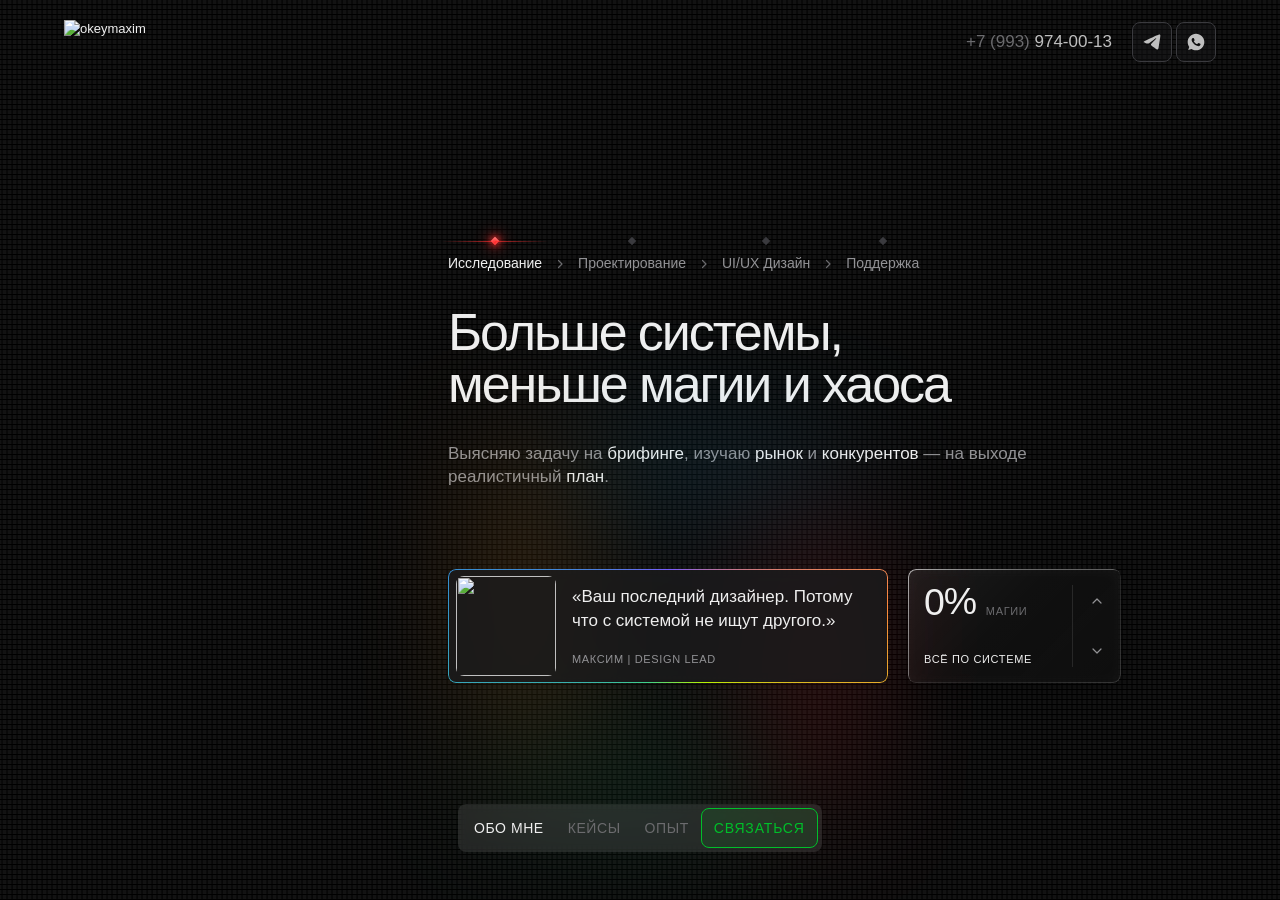
==== commit fc20d371: "1" ====
--- a/architecture/index.html
+++ b/architecture/index.html
@@ -6,7 +6,7 @@
   <meta http-equiv="Content-Security-Policy" content="default-src 'none'; script-src 'self' file:; style-src 'self' file: 'unsafe-inline'; img-src 'self' file: data:; media-src 'self' file:; base-uri 'none'; form-action 'none'">
   <title>Проектирование — Максим Березин, продуктовый дизайнер</title>
   <meta name="description" content="Структура по JTBD и поисковому спросу, порядок секций по AIDA, устройство блоков по Priority Guides и OOUX и рабочий прототип — готовое ТЗ на дизайн и разработку.">
-  <link rel="icon" href="../media/media_fd54ce44decc4ceb9a39a4bb1dd9657f_okeymaxim_favicon_u5ic7iupod.png">
+  <link rel="icon" href="../media/media_716e5eed3d364377a4561700a9e31272_frame_2147227415_1_9tzf1y8mmr.png">
   <link rel="stylesheet" href="../site.css">
 </head>
 <body data-site-page="architecture" data-site-base="../">
